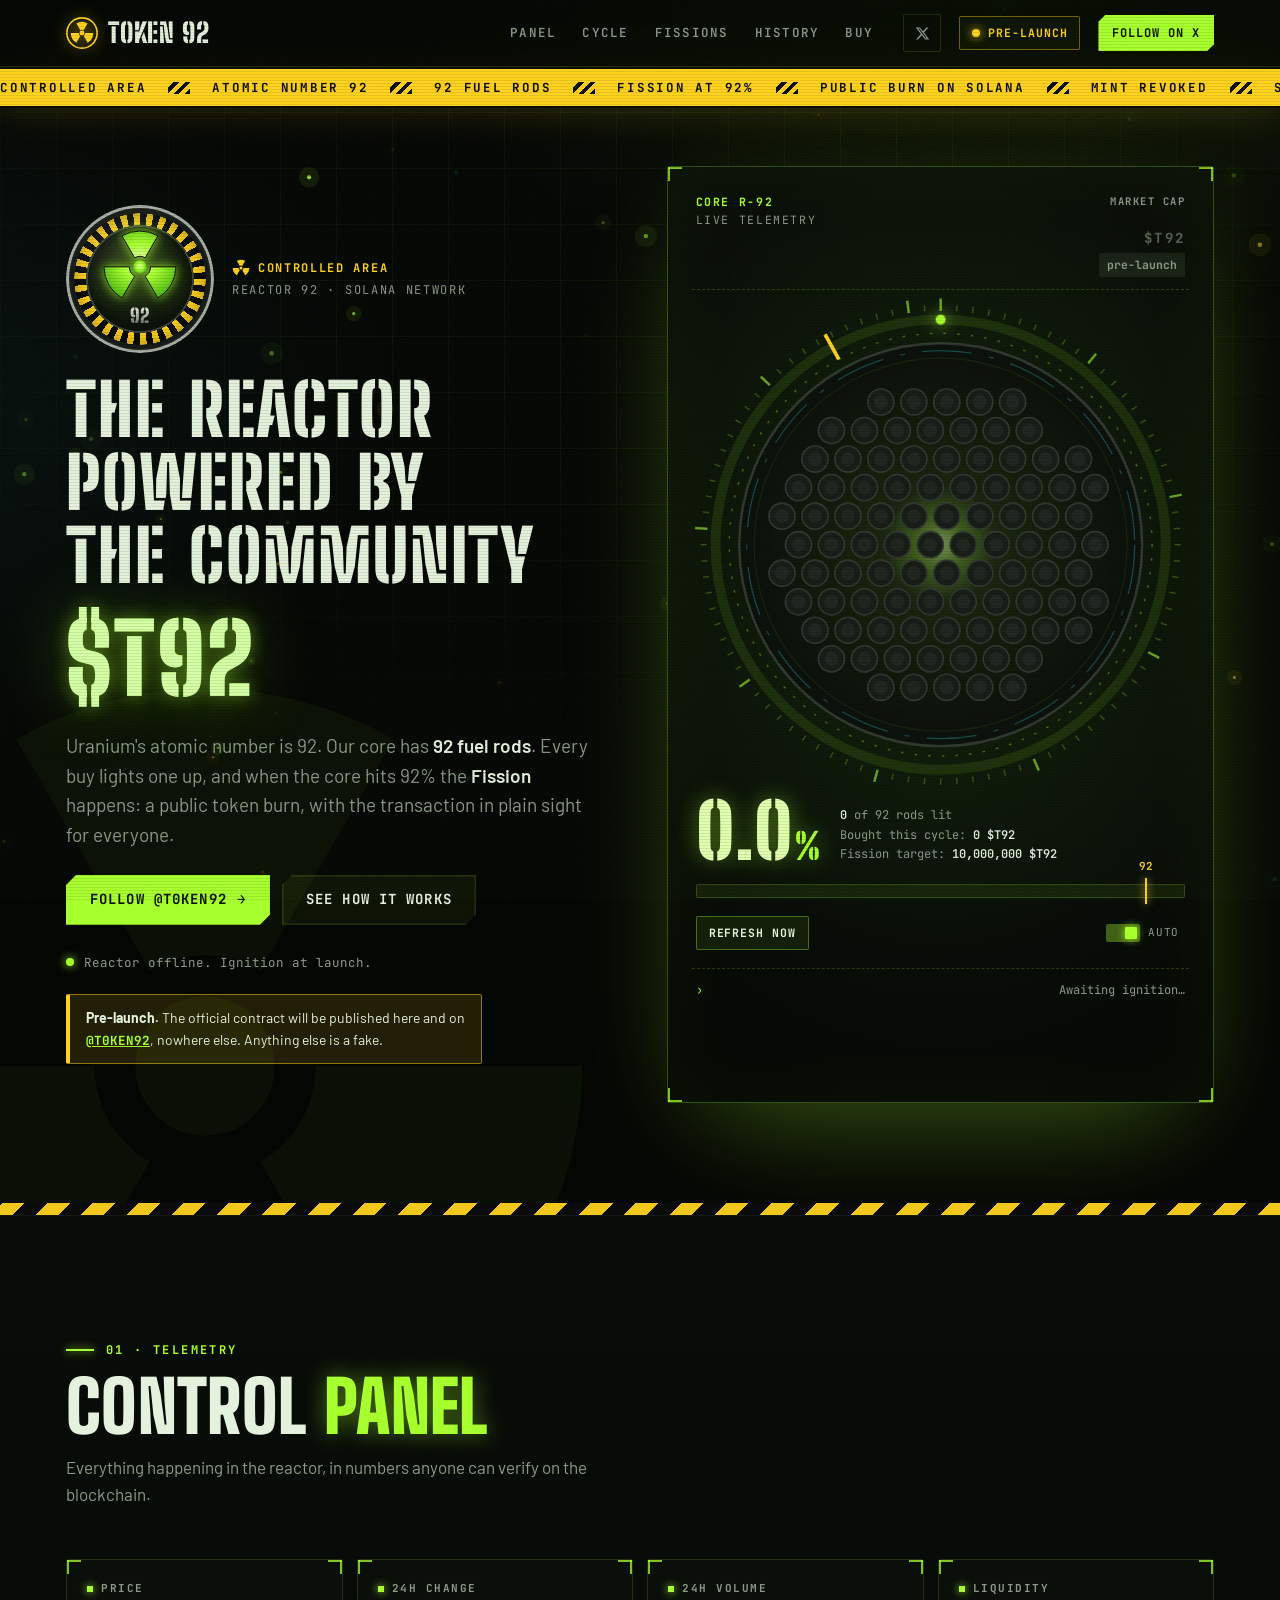
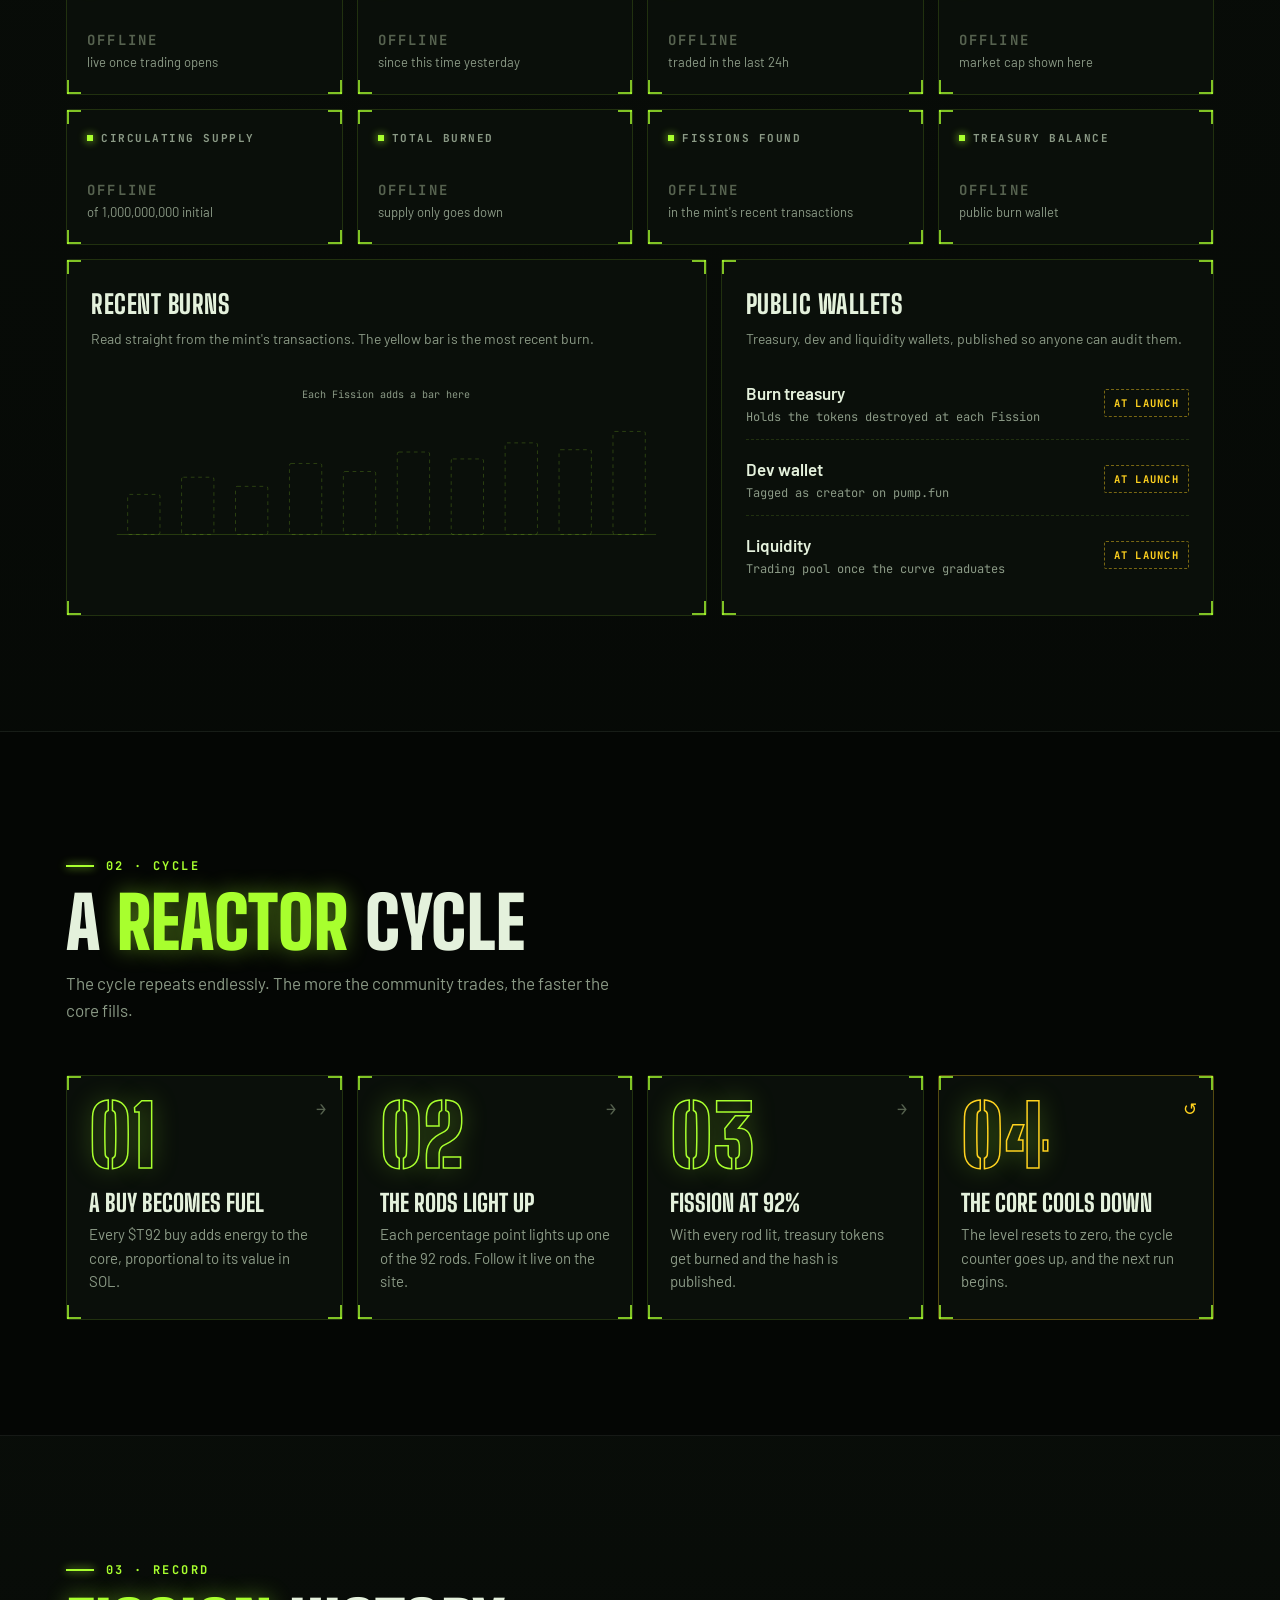
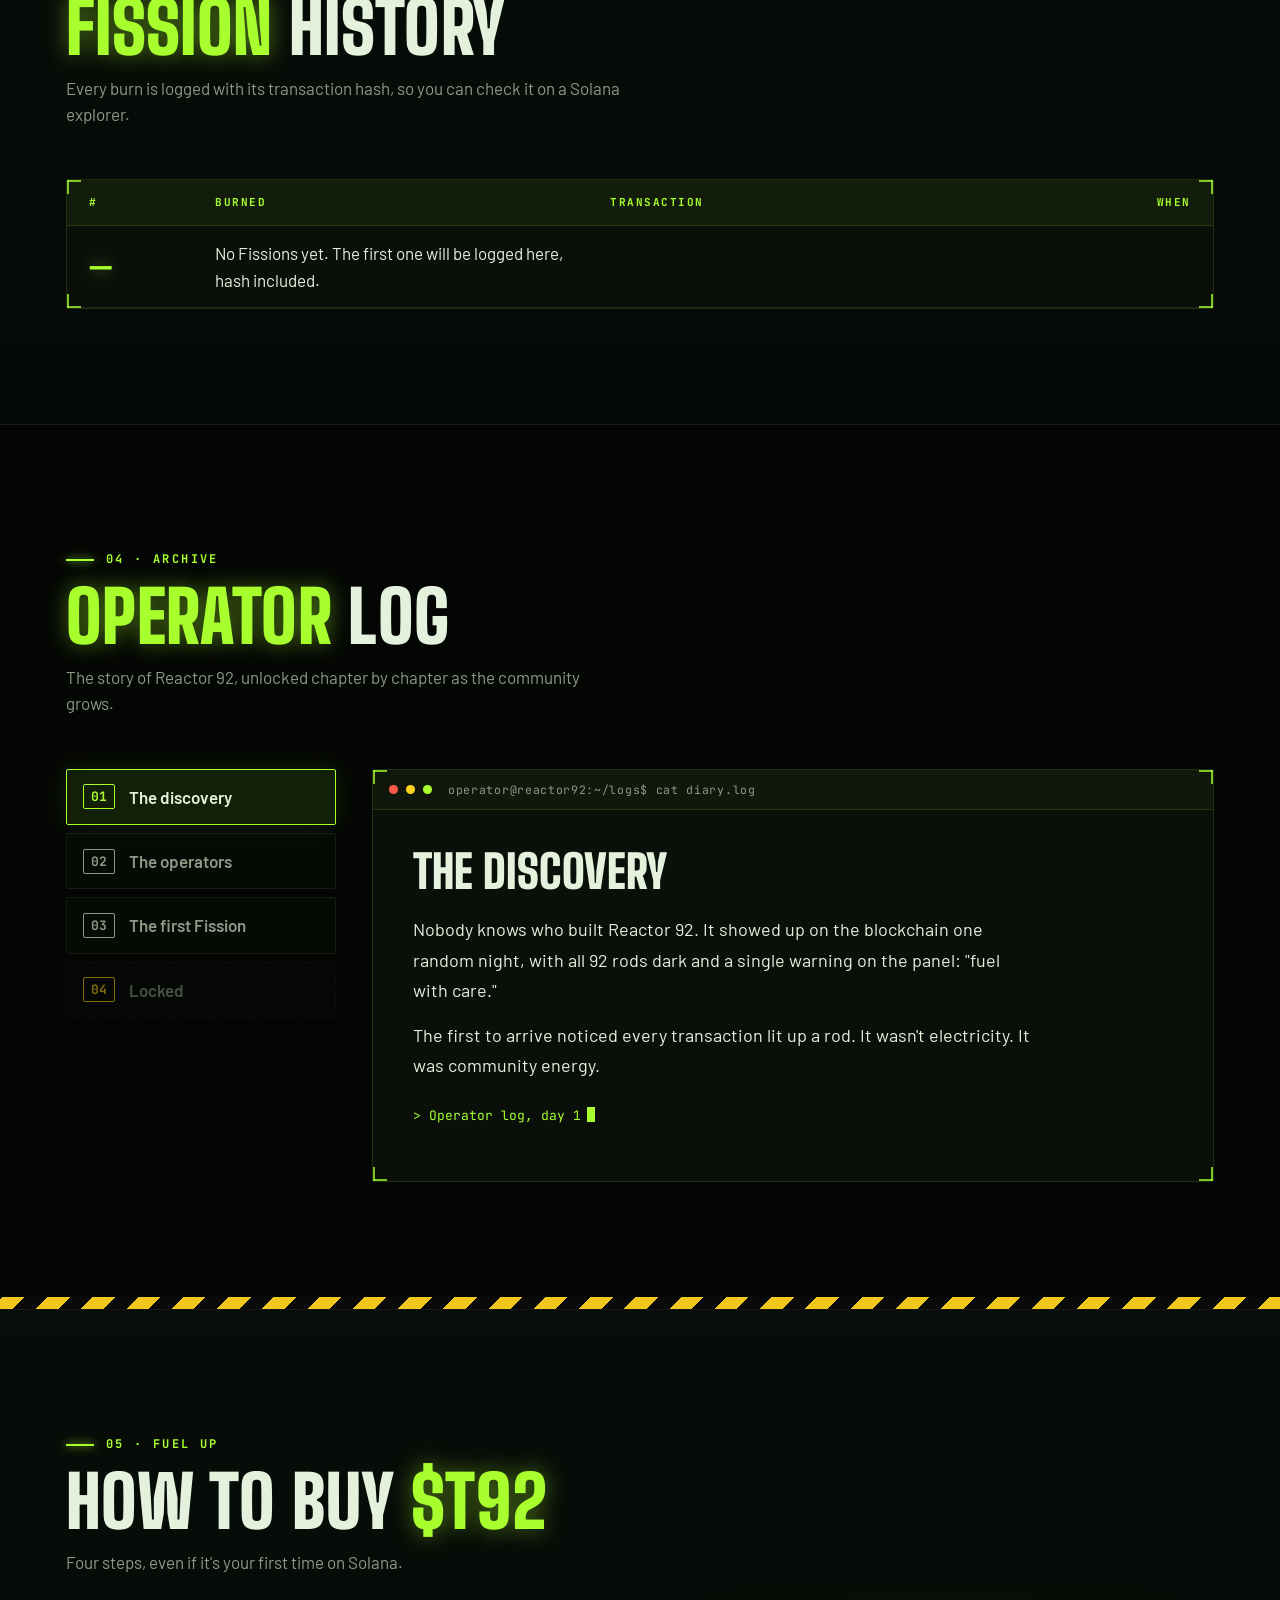
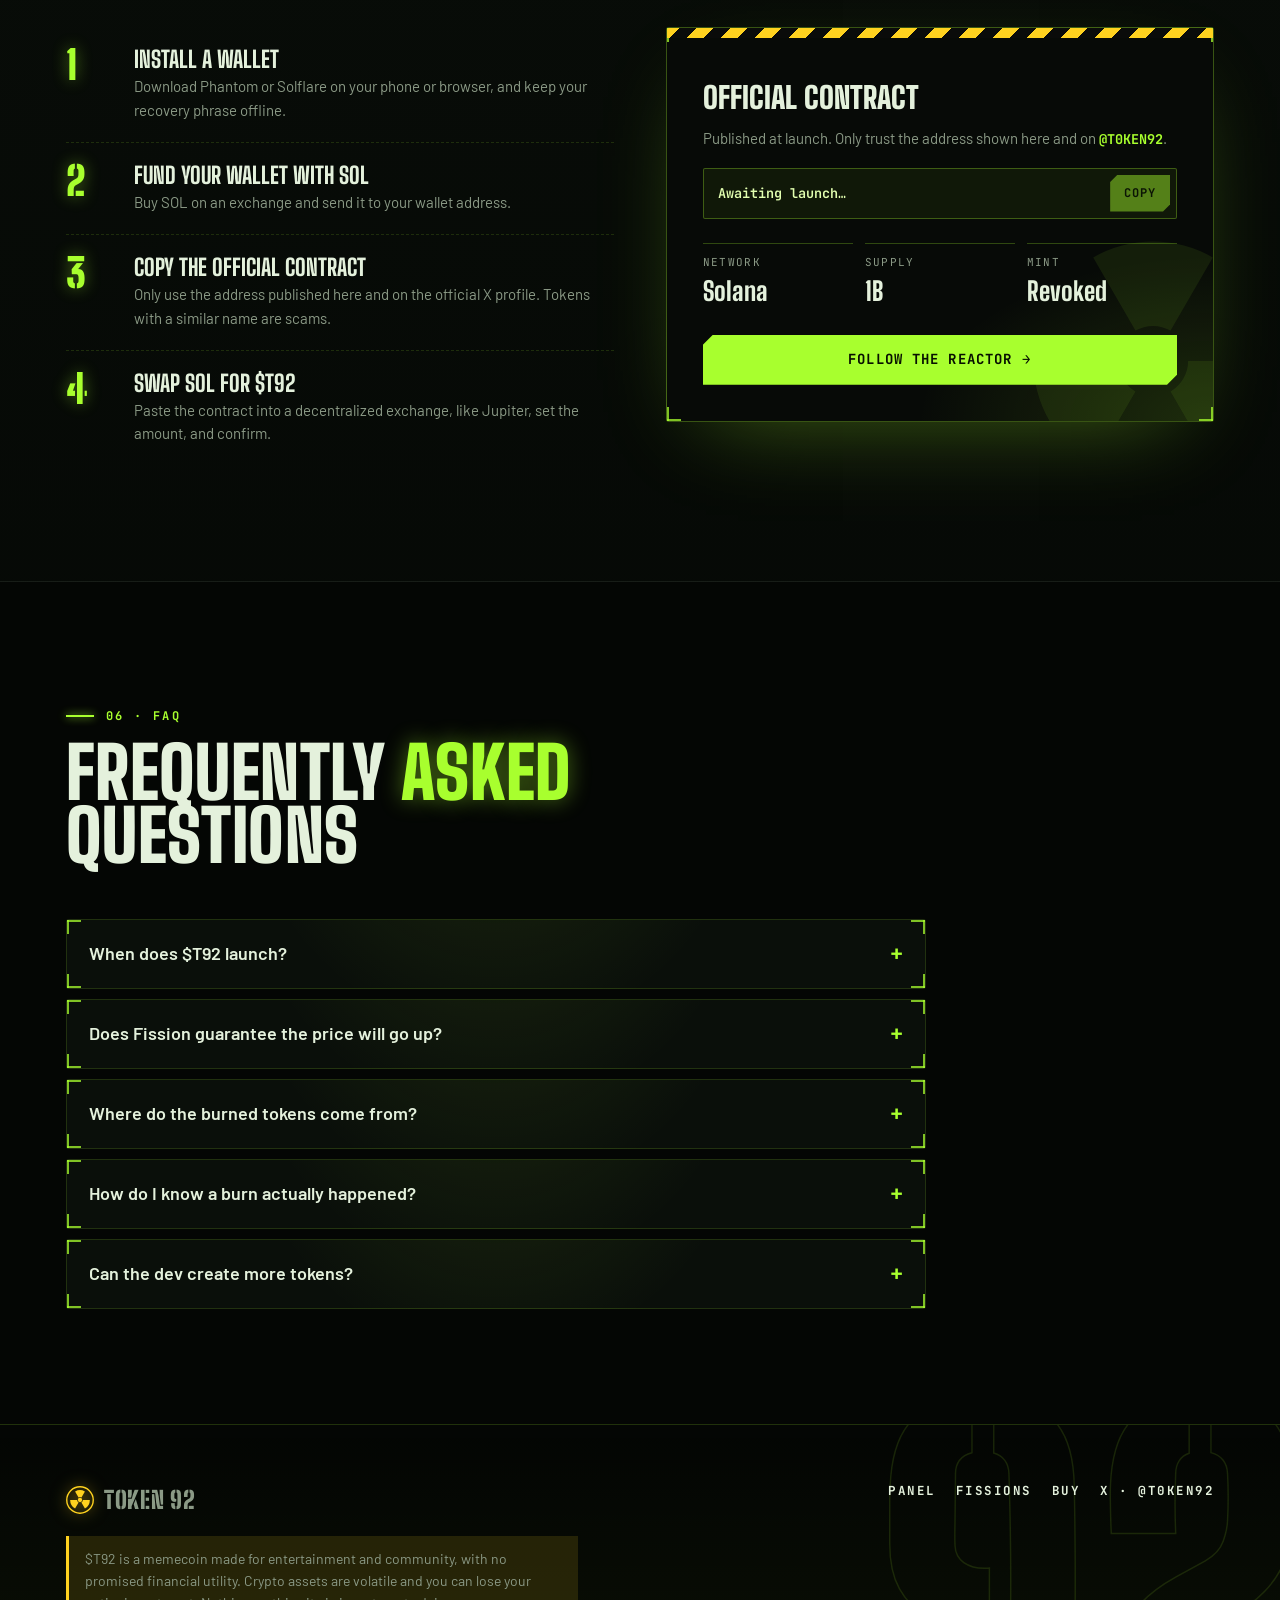
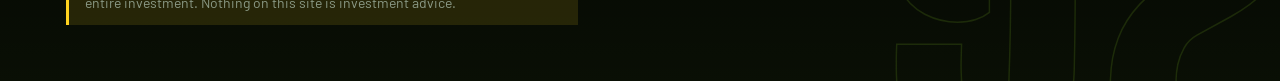
==== index.html @ 73ab63f9 "Show market cap on the core ticker; add an opt-in demo mode - The core panel's big ticker now shows " ====
<!DOCTYPE html>
<html lang="en">
<head>
<meta charset="UTF-8">
<meta name="viewport" content="width=device-width, initial-scale=1, viewport-fit=cover">
<title>TOKEN 92 · Reactor 92</title>
<meta name="description" content="TOKEN 92 ($T92): the Solana memecoin built around a reactor. At 92%, Fission happens.">
<meta name="theme-color" content="#040604">
<link rel="canonical" href="https://token92.vercel.app/">
<link rel="icon" type="image/png" sizes="32x32" href="img/favicon-32.png">
<link rel="icon" type="image/png" sizes="64x64" href="img/favicon-64.png">
<link rel="apple-touch-icon" href="img/apple-touch-icon.png">
<meta property="og:type" content="website">
<meta property="og:site_name" content="TOKEN 92">
<meta property="og:url" content="https://token92.vercel.app/">
<meta property="og:title" content="TOKEN 92 · Reactor 92">
<meta property="og:description" content="The reactor powered by the community. 92 fuel rods, Fission at 92%, public on-chain burn. $T92 on Solana.">
<meta property="og:image" content="https://token92.vercel.app/img/og.jpg">
<meta property="og:image:width" content="1200">
<meta property="og:image:height" content="630">
<meta property="og:image:alt" content="TOKEN 92 coin with a glowing radioactive symbol">
<meta name="twitter:card" content="summary_large_image">
<meta name="twitter:site" content="@T0KEN92">
<meta name="twitter:title" content="TOKEN 92 · Reactor 92">
<meta name="twitter:description" content="The reactor powered by the community. 92 fuel rods, Fission at 92%, public on-chain burn. $T92 on Solana.">
<meta name="twitter:image" content="https://token92.vercel.app/img/og.jpg">
<link rel="preconnect" href="https://fonts.googleapis.com">
<link rel="preconnect" href="https://fonts.gstatic.com" crossorigin>
<link href="https://fonts.googleapis.com/css2?family=Big+Shoulders+Display:wght@700;800;900&family=Big+Shoulders+Stencil+Display:wght@800;900&family=Barlow:wght@400;500;600;700&family=JetBrains+Mono:wght@400;600;700&display=swap" rel="stylesheet">
<link rel="stylesheet" href="css/style.css">
</head>
<body>
<div class="demo-banner" id="demoBanner" hidden>☢ Demo data — not live. Nothing here is real. <a href="/" style="color:inherit">Exit demo</a></div>
<canvas id="fx" aria-hidden="true"></canvas>
<svg width="0" height="0" style="position:absolute" aria-hidden="true"><defs>
  <symbol id="trefoil" viewBox="-10 -10 20 20"><circle r="1.7" fill="currentColor"/><path fill="currentColor" d="M-1.350 -2.338L-4.600 -7.967A9.2 9.2 0 0 1 4.600 -7.967L1.350 -2.338A2.7 2.7 0 0 0 -1.350 -2.338ZM2.700 0.000L9.200 0.000A9.2 9.2 0 0 1 4.600 7.967L1.350 2.338A2.7 2.7 0 0 0 2.700 0.000ZM-1.350 2.338L-4.600 7.967A9.2 9.2 0 0 1 -9.200 0.000L-2.700 0.000A2.7 2.7 0 0 0 -1.350 2.338Z"/></symbol>
  <symbol id="trefoilBadge" viewBox="-11 -11 22 22"><circle r="10.4" fill="none" stroke="currentColor" stroke-width="1.1"/><circle r="1.7" fill="currentColor"/><path fill="currentColor" transform="scale(.84)" d="M-1.350 -2.338L-4.600 -7.967A9.2 9.2 0 0 1 4.600 -7.967L1.350 -2.338A2.7 2.7 0 0 0 -1.350 -2.338ZM2.700 0.000L9.200 0.000A9.2 9.2 0 0 1 4.600 7.967L1.350 2.338A2.7 2.7 0 0 0 2.700 0.000ZM-1.350 2.338L-4.600 7.967A9.2 9.2 0 0 1 -9.200 0.000L-2.700 0.000A2.7 2.7 0 0 0 -1.350 2.338Z"/></symbol>
</defs></svg>

<header class="top">
  <div class="wrap">
    <a href="#reator" class="brand" aria-label="TOKEN 92, home">
      <svg aria-hidden="true"><use href="#trefoilBadge"/></svg>
      TOKEN 92
    </a>
    <nav class="nav" id="nav" aria-label="Main">
      <a href="#painel">Panel</a>
      <a href="#como-funciona">Cycle</a>
      <a href="#fissoes">Fissions</a>
      <a href="#historia">History</a>
      <a href="#comprar">Buy</a>
    </nav>
    <a class="social" href="https://x.com/T0KEN92" target="_blank" rel="noopener" aria-label="TOKEN 92 on X (@T0KEN92)"><svg viewBox="0 0 24 24" aria-hidden="true"><path d="M18.244 2.25h3.308l-7.227 8.26 8.502 11.24H16.17l-5.214-6.817L4.99 21.75H1.68l7.73-8.835L1.254 2.25H8.08l4.713 6.231zm-1.161 17.52h1.833L7.084 4.126H5.117z"/></svg></a>
    <div class="status" id="status" data-s="stable" role="status" aria-live="polite"><i></i><span>Core stable</span></div>
    <a href="#comprar" class="btn btn-main btn-sm" id="topCta">Buy $T92</a>
    <button class="menu-btn" id="menuBtn" aria-label="Open menu" aria-expanded="false" aria-controls="nav"><span></span></button>
  </div>
</header>

<div class="band" aria-hidden="true">
  <div class="band-track">
    <span>Controlled area</span><span>Atomic number 92</span><span>92 fuel rods</span><span>Fission at 92%</span><span>Public burn on Solana</span><span>Mint revoked</span><span>Supply only goes down</span>
    <span>Controlled area</span><span>Atomic number 92</span><span>92 fuel rods</span><span>Fission at 92%</span><span>Public burn on Solana</span><span>Mint revoked</span><span>Supply only goes down</span>
  </div>
</div>

<main>
<!-- HERO -->
<section class="hero" id="reator">
  <svg class="mark-bg" aria-hidden="true"><use href="#trefoil"/></svg>
  <div class="wrap">
    <div class="hero-copy">
      <div class="err" id="errBox" hidden></div>
      <div class="hero-tags">
        <!-- some doors only open when you spin them -->
        <button class="coin" id="coin" type="button" aria-label="TOKEN 92 coin. Flip it." aria-describedby="coinLive">
          <span class="coin-tilt" id="coinTilt">
            <span class="coin-inner" id="coinInner">
              <span class="coin-face coin-front" aria-hidden="true">
                <svg class="coin-sym" viewBox="-11 -11 22 22">
                  <defs>
                    <radialGradient id="coinGlow" cx="50%" cy="45%" r="60%">
                      <stop offset="0%" stop-color="#E8FFB8"/>
                      <stop offset="45%" stop-color="#A8FF2E"/>
                      <stop offset="100%" stop-color="#4FB812"/>
                    </radialGradient>
                  </defs>
                  <circle r="1.7" fill="url(#coinGlow)"/>
                  <path fill="url(#coinGlow)" stroke="#0A0F09" stroke-width=".25" d="M-1.350 -2.338L-4.600 -7.967A9.2 9.2 0 0 1 4.600 -7.967L1.350 -2.338A2.7 2.7 0 0 0 -1.350 -2.338ZM2.700 0.000L9.200 0.000A9.2 9.2 0 0 1 4.600 7.967L1.350 2.338A2.7 2.7 0 0 0 2.700 0.000ZM-1.350 2.338L-4.600 7.967A9.2 9.2 0 0 1 -9.200 0.000L-2.700 0.000A2.7 2.700 0 0 0 -1.350 2.338Z"/>
                </svg>
                <span class="coin-num">92</span>
              </span>
              <span class="coin-face coin-back" aria-hidden="true">
                <span class="coin-engrave">
                  <svg aria-hidden="true"><use href="#trefoil"/></svg>
                  <span class="coin-msg" id="coinMsg"></span>
                </span>
              </span>
            </span>
          </span>
        </button>
        <span class="sr-only" id="coinLive" aria-live="polite"></span>
        <div class="emblem"><strong><svg aria-hidden="true"><use href="#trefoil"/></svg>Controlled area</strong>Reactor 92 · Solana network</div>
      </div>
      <h1>The reactor powered by the community <span class="num" data-text="$T92">$T92</span></h1>
      <p class="lede">Uranium's atomic number is 92. Our core has <b>92 fuel rods</b>. Every buy lights one up, and when the core hits 92% the <b>Fission</b> happens: a public token burn, with the transaction in plain sight for everyone.</p>
      <div class="cta">
        <a href="#comprar" class="btn btn-main" id="heroCta">Buy $T92 <span class="arr">→</span></a>
        <a href="#como-funciona" class="btn btn-ghost">See how it works</a>
      </div>
      <p class="demo-note"><span id="heroNote">Connecting to the blockchain…</span></p>
      <div class="setup" id="setupBox" hidden><b>Pre-launch.</b> The official contract will be published here and on <a class="handle" href="https://x.com/T0KEN92" target="_blank" rel="noopener">@T0KEN92</a>, nowhere else. Anything else is a fake.</div>
    </div>

    <div class="core-wrap">
      <div class="core-panel" id="corePanel">
        <div class="core-head">
          <div class="core-id"><b>Core R-92</b>Live telemetry</div>
          <div class="price-ticker" id="priceTicker" data-dir="flat">
            <span class="price-label">Market cap</span>
            <span class="price-usd" id="priceUsd"><span class="ph">$T92</span></span>
            <span class="price-chg" id="priceChg">waiting for price…</span>
          </div>
        </div>

        <svg class="core-svg" id="core" viewBox="-200 -200 400 400" role="img" aria-label="Reactor core with 92 fuel rods">
          <defs>
            <radialGradient id="gGlow" cx="50%" cy="50%" r="50%">
              <stop offset="0%" stop-color="#E2FFB0" stop-opacity=".9"/>
              <stop offset="45%" stop-color="#A8FF2E" stop-opacity=".45"/>
              <stop offset="100%" stop-color="#A8FF2E" stop-opacity="0"/>
            </radialGradient>
            <filter id="blur" x="-50%" y="-50%" width="200%" height="200%"><feGaussianBlur stdDeviation="14"/></filter>
          </defs>
          <g id="ticks"></g>
          <circle r="181" fill="none" stroke="rgba(168,255,46,.1)" stroke-width="8"/>
          <circle id="arc" r="181" fill="none" stroke="#A8FF2E" stroke-width="8" stroke-linecap="round" transform="rotate(-90)" stroke-dasharray="0 2000"/>
          <line id="arcMark" x1="0" y1="-170" x2="0" y2="-193" stroke="#FFD21F" stroke-width="3" transform="rotate(331.2)"/>
          <circle class="spin-ring" r="170" fill="none" stroke="rgba(168,255,46,.35)" stroke-width="1.2" stroke-dasharray="2 9"/>
          <circle r="162" fill="#0A0F0A" stroke="#2F382F" stroke-width="2"/>
          <circle class="spin-ring rev" r="156" fill="none" stroke="rgba(61,242,255,.25)" stroke-width="1" stroke-dasharray="40 14 4 14"/>
          <circle r="150" fill="none" stroke="rgba(168,255,46,.08)" stroke-width="1"/>
          <circle id="glow" r="150" fill="url(#gGlow)" filter="url(#blur)" opacity=".15"/>
          <circle class="core-pulse" r="46" fill="url(#gGlow)" opacity=".5"/>
          <g id="rods"></g>
          <circle class="wave" r="150"/>
          <circle class="wave" r="150"/>
          <circle class="wave" r="150"/>
        </svg>

        <div class="readout">
          <div class="lvl" aria-live="off"><span id="lvl">0.0</span><small>%</small></div>
          <div class="meta"><b id="rodCount">0</b> of 92 rods lit<br>Bought this cycle: <b id="treasuryInline">—</b><br>Fission target: <b id="targetInline">—</b></div>
          <div class="bar" aria-hidden="true"><div class="fill" id="barFill"></div><div class="mark"></div></div>
        </div>

        <div class="core-ctrl">
          <button class="chip" id="refreshBtn">Refresh now</button>
          <span class="lbl" id="lastUpdate"></span>
          <button class="toggle" id="autoBtn" aria-pressed="true"><span></span>Auto</button>
        </div>

        <ul class="feed" id="feed" aria-label="Recent activity on the mint"></ul>
      </div>
    </div>
  </div>
</section>

<div class="stripe" aria-hidden="true"></div>
<!-- PANEL -->
<section class="alt" id="painel">
  <div class="wrap">
    <div class="sec-head rv">
      <span class="kicker">01 · Telemetry</span>
      <h2>Control <em>panel</em></h2>
      <p>Everything happening in the reactor, in numbers anyone can verify on the blockchain.</p>
    </div>
    <div class="gauges rv" id="priceGauges">
      <div class="gauge hud"><div class="k">Price</div><div class="v" id="pPrice"><span class="ph">offline</span></div><div class="s" id="pPriceSub">live once trading opens</div></div>
      <div class="gauge hud"><div class="k">24h change</div><div class="v" id="pChg"><span class="ph">offline</span></div><div class="s">since this time yesterday</div></div>
      <div class="gauge hud"><div class="k">24h volume</div><div class="v" id="pVol"><span class="ph">offline</span></div><div class="s">traded in the last 24h</div></div>
      <div class="gauge hud"><div class="k">Liquidity</div><div class="v" id="pLiq"><span class="ph">offline</span></div><div class="s" id="pMcap">market cap shown here</div></div>
    </div>
    <div class="gauges rv">
      <div class="gauge hud"><div class="k">Circulating supply</div><div class="v" id="gSupply"><span class="ph">offline</span></div><div class="s" id="gSupplySub">of 1,000,000,000 initial</div></div>
      <div class="gauge hud"><div class="k">Total burned</div><div class="v" id="gBurn"><span class="ph">offline</span></div><div class="s" id="gBurnPct">supply only goes down</div></div>
      <div class="gauge hud"><div class="k">Fissions found</div><div class="v" id="gFis"><span class="ph">offline</span></div><div class="s">in the mint's recent transactions</div></div>
      <div class="gauge hud"><div class="k">Treasury balance</div><div class="v" id="gBuys"><span class="ph">offline</span></div><div class="s" id="gSol">public burn wallet</div></div>
    </div>
    <div class="panel-grid rv">
      <div class="box hud">
        <h3>Recent burns</h3>
        <p class="sub">Read straight from the mint's transactions. The yellow bar is the most recent burn.</p>
        <div class="chart-wrap"><svg class="chart" id="chart" role="img" aria-label="Burn chart by cycle"></svg></div>
      </div>
      <div class="box hud">
        <h3>Public wallets</h3>
        <p class="sub">Treasury, dev and liquidity wallets, published so anyone can audit them.</p>
        <ul class="wallets" id="walletsList"></ul>
      </div>
    </div>
  </div>
</section>

<!-- HOW IT WORKS -->
<section id="como-funciona">
  <div class="wrap">
    <div class="sec-head rv">
      <span class="kicker">02 · Cycle</span>
      <h2>A <em>reactor</em> cycle</h2>
      <p>The cycle repeats endlessly. The more the community trades, the faster the core fills.</p>
    </div>
    <ol class="steps rv">
      <li class="hud"><div class="dot">01</div><h3>A buy becomes fuel</h3><p>Every $T92 buy adds energy to the core, proportional to its value in SOL.</p></li>
      <li class="hud"><div class="dot">02</div><h3>The rods light up</h3><p>Each percentage point lights up one of the 92 rods. Follow it live on the site.</p></li>
      <li class="hud"><div class="dot">03</div><h3>Fission at 92%</h3><p>With every rod lit, treasury tokens get burned and the hash is published.</p></li>
      <li class="hud"><div class="dot">04</div><h3>The core cools down</h3><p>The level resets to zero, the cycle counter goes up, and the next run begins.</p></li>
    </ol>
  </div>
</section>

<!-- FISSIONS -->
<section class="alt" id="fissoes">
  <div class="wrap">
    <div class="sec-head rv">
      <span class="kicker">03 · Record</span>
      <h2><em>Fission</em> history</h2>
      <p>Every burn is logged with its transaction hash, so you can check it on a Solana explorer.</p>
    </div>
    <div class="hist hud rv" id="hist">
      <div class="hist-row head"><span>#</span><span>Burned</span><span>Transaction</span><span style="text-align:right">When</span></div>
      <div id="histBody"></div>
      <div class="hist-more"><button class="btn btn-ghost btn-sm" id="moreBtn">Show all</button></div>
    </div>
  </div>
</section>

<!-- HISTORY -->
<section id="historia">
  <div class="wrap">
    <div class="sec-head rv">
      <span class="kicker">04 · Archive</span>
      <h2><em>Operator</em> log</h2>
      <p>The story of Reactor 92, unlocked chapter by chapter as the community grows.</p>
    </div>
    <div class="lore rv">
      <div class="tabs" role="tablist" aria-label="Chapters">
        <button class="tab" role="tab" aria-selected="true" aria-controls="ch1" id="t1"><b>01</b><span>The discovery</span></button>
        <button class="tab" role="tab" aria-selected="false" aria-controls="ch2" id="t2" tabindex="-1"><b>02</b><span>The operators</span></button>
        <button class="tab" role="tab" aria-selected="false" aria-controls="ch3" id="t3" tabindex="-1"><b>03</b><span>The first Fission</span></button>
        <button class="tab locked" role="tab" aria-selected="false" aria-controls="ch4" id="t4" tabindex="-1"><b>04</b><span>Locked</span></button>
      </div>
      <div class="term hud">
        <div class="term-bar" aria-hidden="true"><i></i><i></i><i></i><span>operator@reactor92:~/logs$ cat diary.log</span></div>
        <article class="chapter" role="tabpanel" id="ch1" aria-labelledby="t1">
          <h3>The discovery</h3>
          <p>Nobody knows who built Reactor 92. It showed up on the blockchain one random night, with all 92 rods dark and a single warning on the panel: "fuel with care."</p>
          <p>The first to arrive noticed every transaction lit up a rod. It wasn't electricity. It was community energy.</p>
          <p class="sig">Operator log, day 1</p>
        </article>
        <article class="chapter" role="tabpanel" id="ch2" aria-labelledby="t2" hidden>
          <h3>The operators</h3>
          <p>Whoever holds $T92 becomes an operator. There's no shift lead, just a shared panel and one rule: the core can never stay cold for too long.</p>
          <p>The operators learned to read the reactor. Below 60%, calm. Above 85%, everyone watches the counter.</p>
          <p class="sig">Operator log, day 9</p>
        </article>
        <article class="chapter" role="tabpanel" id="ch3" aria-labelledby="t3" hidden>
          <h3>The first Fission</h3>
          <p>When rod 92 lit up, the panel went white for a second. Part of the supply simply stopped existing, burned forever, with the receipt public on the blockchain.</p>
          <p>Nobody celebrated a profit. They celebrated the event. Then they reset the core to do it again.</p>
          <p class="sig">Operator log, day 14</p>
        </article>
        <article class="chapter" role="tabpanel" id="ch4" aria-labelledby="t4" hidden>
          <div id="ch4Locked">
            <h3>Locked chapter</h3>
            <p>This log unlocks after the 25th Fission. Keep fueling the core.</p>
            <p class="sig" id="unlockInfo">Fissions still needed to unlock.</p>
          </div>
          <div id="ch4Unlocked" hidden>
            <figure class="operator-portrait">
              <img src="img/trey.jpg" srcset="img/trey.jpg 520w, img/trey@2x.jpg 900w" sizes="(max-width:520px) 120px, 132px" width="520" height="520" alt="Operator 0: a small reactor-core robot with a glowing radioactive-symbol visor">
              <figcaption>Operator 0</figcaption>
            </figure>
            <h3>The name on the panel</h3>
            <p>On the 25th Fission, the panel didn't go white like it always does. This time, for a moment, a line of text appeared in the noise: a signature, never seen before, from whoever coded the core.</p>
            <p>Nobody managed to screenshot it in time. Some operators swear it was just a wallet address. Others say it was a date. The official record says nothing — it only confirms the burn happened, with the usual hash.</p>
            <p>From that day on, Reactor 92 stopped being just a mechanism. It became a mystery the community itself chose to keep open.</p>
            <p class="sig">Operator log, day 25</p>
          </div>
        </article>
      </div>
    </div>
  </div>
</section>

<div class="stripe" aria-hidden="true"></div>
<!-- BUY -->
<section class="alt" id="comprar">
  <div class="wrap">
    <div class="sec-head rv">
      <span class="kicker">05 · Fuel up</span>
      <h2>How to buy <em>$T92</em></h2>
      <p>Four steps, even if it's your first time on Solana.</p>
    </div>
    <div class="buy">
      <ol class="buy-steps rv">
        <li><span class="n">1</span><div><h3>Install a wallet</h3><p>Download Phantom or Solflare on your phone or browser, and keep your recovery phrase offline.</p></div></li>
        <li><span class="n">2</span><div><h3>Fund your wallet with SOL</h3><p>Buy SOL on an exchange and send it to your wallet address.</p></div></li>
        <li><span class="n">3</span><div><h3>Copy the official contract</h3><p>Only use the address published here and on the official X profile. Tokens with a similar name are scams.</p></div></li>
        <li><span class="n">4</span><div><h3>Swap SOL for $T92</h3><p>Paste the contract into a decentralized exchange, like Jupiter, set the amount, and confirm.</p></div></li>
      </ol>
      <div class="ca rv">
        <svg class="ca-mark" aria-hidden="true"><use href="#trefoil"/></svg>
        <h3>Official contract</h3>
        <p id="caNote">Published at launch. Only trust the address shown here and on <span class="handle">@T0KEN92</span>.</p>
        <div class="ca-field"><code id="caText">Awaiting launch…</code><button class="btn btn-main btn-sm" id="caCopy" data-copy-el="caText" disabled>Copy</button></div>
        <div class="ca-links" id="caLinks" hidden>
          <a id="lnkDex" target="_blank" rel="noopener">Dexscreener</a>
          <a id="lnkScan" target="_blank" rel="noopener">Solscan</a>
          <a id="lnkPump" target="_blank" rel="noopener">pump.fun</a>
        </div>
        <div class="facts">
          <div><span>Network</span><b>Solana</b></div>
          <div><span>Supply</span><b>1B</b></div>
          <div><span>Mint</span><b>Revoked</b></div>
        </div>
        <a class="btn btn-main" href="#reator">Follow the reactor <span class="arr">→</span></a>
      </div>
    </div>
  </div>
</section>

<!-- FAQ -->
<section id="faq">
  <div class="wrap">
    <div class="sec-head rv"><span class="kicker">06 · FAQ</span><h2>Frequently <em>asked</em> questions</h2></div>
    <div class="faq rv">
      <details class="hud"><summary>When does $T92 launch?</summary><p>The launch is announced first on <a class="handle" href="https://x.com/T0KEN92" target="_blank" rel="noopener">@T0KEN92</a>. The contract address appears on this site at the same moment, and this panel switches from pre-launch to live data on its own.</p></details>
      <details class="hud"><summary>Does Fission guarantee the price will go up?</summary><p>No. Fission reduces the circulating supply, but price depends purely on market supply and demand. $T92 is a memecoin and promises no returns.</p></details>
      <details class="hud"><summary>Where do the burned tokens come from?</summary><p>From a public treasury wallet, set aside at launch solely for burns. Anyone can check its balance.</p></details>
      <details class="hud"><summary>How do I know a burn actually happened?</summary><p>Every Fission publishes its transaction hash. Just paste the hash into Solscan or Solana Explorer and watch the tokens go to the burn address.</p></details>
      <details class="hud"><summary>Can the dev create more tokens?</summary><p>No. Mint authority is revoked at launch, so supply can only go down.</p></details>
    </div>
  </div>
</section>
</main>

<footer>
  <div class="big" aria-hidden="true">92</div>
  <div class="wrap">
    <div>
      <a href="#reator" class="brand" style="font-size:24px"><svg aria-hidden="true" style="width:28px;height:28px"><use href="#trefoilBadge"/></svg>TOKEN 92</a>
      <p class="warn">$T92 is a memecoin made for entertainment and community, with no promised financial utility. Crypto assets are volatile and you can lose your entire investment. Nothing on this site is investment advice.</p>
    </div>
    <nav aria-label="Footer">
      <a href="#painel">Panel</a>
      <a href="#fissoes">Fissions</a>
      <a href="#comprar">Buy</a>
      <a href="https://x.com/T0KEN92" target="_blank" rel="noopener">X · @T0KEN92</a>
    </nav>
  </div>
</footer>

<div class="flash" id="flash" aria-hidden="true"></div>
<div class="toast" id="toast" role="status" aria-live="polite"></div>

<script src="js/app.js" defer></script>
</body>
</html>
---- css/style.css ----
:root{
  color-scheme:dark;
  --bg:#040604; --bg-2:#070B07; --panel:#0A0F0A; --panel-2:#0F160F;
  --ink:#E4F1DC; --muted:#8B9A86; --dim:#56624F;
  --rad:#A8FF2E; --rad-hi:#E2FFB0; --rad-soft:rgba(168,255,46,.10); --rad-glow:rgba(168,255,46,.45);
  --cyan:#3DF2FF; --hazard:#FFD21F; --hazard-soft:rgba(255,210,31,.12); --danger:#FF5A47;
  --line:rgba(168,255,46,.14); --line-2:rgba(228,241,220,.07);
  --bc:rgba(168,255,46,.75);
  --brk:
    linear-gradient(var(--bc),var(--bc)) 0 0/14px 2px no-repeat,
    linear-gradient(var(--bc),var(--bc)) 0 0/2px 14px no-repeat,
    linear-gradient(var(--bc),var(--bc)) 100% 0/14px 2px no-repeat,
    linear-gradient(var(--bc),var(--bc)) 100% 0/2px 14px no-repeat,
    linear-gradient(var(--bc),var(--bc)) 0 100%/14px 2px no-repeat,
    linear-gradient(var(--bc),var(--bc)) 0 100%/2px 14px no-repeat,
    linear-gradient(var(--bc),var(--bc)) 100% 100%/14px 2px no-repeat,
    linear-gradient(var(--bc),var(--bc)) 100% 100%/2px 14px no-repeat;
  --display:'Big Shoulders Display','Arial Narrow',Impact,sans-serif;
  --stencil:'Big Shoulders Stencil Display','Big Shoulders Display','Arial Narrow',Impact,sans-serif;
  --mono:'JetBrains Mono',ui-monospace,Consolas,monospace;
  --body:'Barlow','Segoe UI',system-ui,-apple-system,sans-serif;
}
*,*::before,*::after{box-sizing:border-box}
html{scroll-behavior:smooth;scroll-padding-top:calc(env(safe-area-inset-top,0px) + 84px)}
body{margin:0;background:var(--bg);color:var(--ink);font-family:var(--body);font-size:17px;line-height:1.55;-webkit-font-smoothing:antialiased;overflow-x:hidden;
  background-image:radial-gradient(1100px 700px at 80% -10%,rgba(168,255,46,.11),transparent 60%),radial-gradient(900px 600px at -10% 45%,rgba(61,242,255,.05),transparent 60%);background-attachment:fixed}
/* grid + scanlines + grain */
body::before{content:"";position:fixed;inset:0;pointer-events:none;z-index:0;
  background-image:linear-gradient(rgba(168,255,46,.045) 1px,transparent 1px),linear-gradient(90deg,rgba(168,255,46,.045) 1px,transparent 1px);background-size:56px 56px;
  -webkit-mask-image:radial-gradient(ellipse 90% 70% at 50% 30%,#000 30%,transparent 85%);mask-image:radial-gradient(ellipse 90% 70% at 50% 30%,#000 30%,transparent 85%)}
body::after{content:"";position:fixed;inset:0;pointer-events:none;z-index:90;opacity:.5;
  background:repeating-linear-gradient(0deg,rgba(0,0,0,.18) 0 1px,transparent 1px 3px),url("data:image/svg+xml,%3Csvg xmlns='http://www.w3.org/2000/svg' width='160' height='160'%3E%3Cfilter id='n'%3E%3CfeTurbulence type='fractalNoise' baseFrequency='.9' numOctaves='2' stitchTiles='stitch'/%3E%3CfeColorMatrix values='0 0 0 0 .7 0 0 0 0 1 0 0 0 0 .5 0 0 0 .06 0'/%3E%3C/filter%3E%3Crect width='100%25' height='100%25' filter='url(%23n)'/%3E%3C/svg%3E")}
#fx{position:fixed;inset:0;width:100%;height:100%;pointer-events:none;z-index:0}
main,footer{position:relative;z-index:1}
img,svg{max-width:100%}
a{color:inherit}
button{font:inherit;color:inherit;cursor:pointer}
::selection{background:var(--rad);color:#071000}
:focus-visible{outline:2px solid var(--rad);outline-offset:3px;border-radius:2px}
.wrap{max-width:1220px;margin:0 auto;padding:0 clamp(16px,4vw,36px)}
.mono{font-family:var(--mono)}

/* ---------- Header ---------- */
.top{position:sticky;top:0;z-index:40;background:rgba(4,6,4,.72);backdrop-filter:blur(14px) saturate(1.4);-webkit-backdrop-filter:blur(14px) saturate(1.4);border-bottom:1px solid var(--line);padding-top:env(safe-area-inset-top,0px)}
.top .wrap{display:flex;align-items:center;gap:18px;height:66px}
.brand{display:flex;align-items:center;gap:10px;text-decoration:none;font-family:var(--stencil);font-weight:900;font-size:27px;letter-spacing:.03em}
.brand svg{width:32px;height:32px;color:var(--hazard);filter:drop-shadow(0 0 8px rgba(255,210,31,.55));animation:spin 14s linear infinite}
.nav{display:flex;gap:2px;margin-left:auto}
.nav a{text-decoration:none;padding:8px 12px;color:var(--muted);font-family:var(--mono);font-size:12.5px;font-weight:600;letter-spacing:.1em;text-transform:uppercase;transition:color .2s,text-shadow .2s}
.nav a:hover{color:var(--rad);text-shadow:0 0 12px var(--rad-glow)}
.status{display:flex;align-items:center;gap:8px;font-family:var(--mono);font-size:11.5px;font-weight:700;letter-spacing:.08em;text-transform:uppercase;padding:7px 12px;border:1px solid var(--line);white-space:nowrap;border-radius:2px;background:rgba(168,255,46,.04)}
.status i{width:8px;height:8px;border-radius:50%;background:var(--rad);box-shadow:0 0 10px var(--rad)}
.status[data-s="stable"] i{animation:blink 1.6s steps(2) infinite}
.status[data-s="warming"] i,.status[data-s="critical"] i{background:var(--hazard);box-shadow:0 0 10px var(--hazard)}
.status[data-s="critical"] i{animation:pulse 1s infinite}
.status[data-s="fission"]{background:var(--hazard);color:#1b1000;border-color:transparent}
.status[data-s="fission"] i{background:#1b1000}
.status[data-s="loading"] i{background:var(--hazard);box-shadow:0 0 10px var(--hazard);animation:pulse 1s infinite}
.status[data-s="error"]{border-color:rgba(255,90,71,.55);color:var(--danger)}
.status[data-s="error"] i{background:var(--danger);box-shadow:0 0 10px var(--danger)}
.status[data-s="prelaunch"]{border-color:rgba(255,210,31,.4);color:var(--hazard)}
.status[data-s="prelaunch"] i{background:var(--hazard);box-shadow:0 0 10px var(--hazard);animation:blink 1.2s steps(2) infinite}
.status[data-s="demo"]{border-color:rgba(61,242,255,.5);color:var(--cyan)}
.status[data-s="demo"] i{background:var(--cyan);box-shadow:0 0 10px var(--cyan);animation:blink 1.2s steps(2) infinite}
.demo-banner{position:fixed;top:0;left:0;right:0;z-index:95;background:var(--cyan);color:#001318;font-family:var(--mono);font-size:12px;font-weight:700;letter-spacing:.12em;text-transform:uppercase;text-align:center;padding:7px 12px}
body.is-demo{padding-top:34px}
body.is-demo .top{top:34px}
.social{display:grid;place-items:center;width:38px;height:38px;flex-shrink:0;border:1px solid var(--line);border-radius:2px;color:var(--muted);transition:color .2s,border-color .2s,box-shadow .2s}
.social:hover{color:var(--rad);border-color:var(--rad);box-shadow:0 0 16px rgba(168,255,46,.25)}
.social svg{width:15px;height:15px;fill:currentColor}
/* handles use the mono font so the zero in @T0KEN92 is unmistakable */
.handle{font-family:var(--mono);font-size:.9em;font-weight:700;color:var(--rad)}
.sr-only{position:absolute;width:1px;height:1px;padding:0;margin:-1px;overflow:hidden;clip:rect(0,0,0,0);white-space:nowrap;border:0}
@keyframes pulse{0%{box-shadow:0 0 0 0 var(--hazard)}100%{box-shadow:0 0 0 9px transparent}}
@keyframes blink{50%{opacity:.35}}
.menu-btn{display:none;background:none;border:1px solid var(--line);border-radius:2px;width:42px;height:40px;align-items:center;justify-content:center}
.menu-btn span,.menu-btn span::before,.menu-btn span::after{display:block;width:18px;height:2px;background:var(--rad);position:relative;content:""}
.menu-btn span::before{position:absolute;top:-6px}.menu-btn span::after{position:absolute;top:6px}

/* Hazard ticker */
.band{position:relative;z-index:2;background:var(--hazard);color:#0A0B0A;overflow:hidden;border-block:2px solid #0A0B0A;box-shadow:0 0 40px rgba(255,210,31,.18)}
.band-track{display:flex;width:max-content;animation:marquee 38s linear infinite}
.band-track span{font-family:var(--mono);font-weight:700;font-size:12.5px;letter-spacing:.14em;text-transform:uppercase;padding:9px 0;white-space:nowrap;display:flex;align-items:center}
.band-track span::after{content:"";width:22px;height:12px;margin:0 22px;background:repeating-linear-gradient(-45deg,#0A0B0A 0 4px,transparent 4px 8px)}
@keyframes marquee{to{transform:translateX(-50%)}}
.stripe{height:12px;background:repeating-linear-gradient(-45deg,var(--hazard) 0 16px,#0A0B0A 16px 32px);position:relative;z-index:1;opacity:.95}

/* Buttons */
.btn{--cut:10px;display:inline-flex;align-items:center;justify-content:center;gap:10px;border:0;padding:14px 24px;font-family:var(--mono);font-weight:700;font-size:14px;letter-spacing:.08em;text-transform:uppercase;text-decoration:none;transition:transform .15s ease,box-shadow .25s,background .2s,color .2s;clip-path:polygon(var(--cut) 0,100% 0,100% calc(100% - var(--cut)),calc(100% - var(--cut)) 100%,0 100%,0 var(--cut))}
.btn:active{transform:translateY(1px)}
.btn-main{background:var(--rad);color:#071000;box-shadow:0 0 0 rgba(168,255,46,0)}
.btn-main:hover{background:var(--rad-hi);box-shadow:0 0 36px var(--rad-glow)}
.btn-ghost{background:rgba(168,255,46,.06);color:var(--ink);box-shadow:inset 0 0 0 1.5px var(--line)}
.btn-ghost:hover{color:var(--rad);box-shadow:inset 0 0 0 1.5px var(--rad)}
.btn-sm{--cut:7px;padding:9px 14px;font-size:12px}
.btn:disabled{opacity:.45;cursor:not-allowed;box-shadow:none}
.btn .arr{transition:transform .2s}
.btn:hover .arr{transform:translateX(3px)}

/* HUD card */
.hud{position:relative;border:1px solid var(--line);border-radius:3px;
  background:var(--brk),radial-gradient(420px circle at var(--mx,50%) var(--my,-200%),rgba(168,255,46,.11),transparent 60%),var(--panel);
  transition:border-color .25s,transform .25s}
.hud:hover{border-color:rgba(168,255,46,.38)}

/* ---------- Hero ---------- */
.hero{position:relative;overflow:hidden;padding:clamp(32px,4.5vw,64px) 0 clamp(56px,8vw,100px)}
.hero .mark-bg{position:absolute;width:min(820px,130vw);aspect-ratio:1;left:-16%;top:50%;color:var(--rad);opacity:.045;pointer-events:none;animation:spinY 140s linear infinite}
@keyframes spinY{from{transform:translateY(-50%) rotate(0)}to{transform:translateY(-50%) rotate(360deg)}}
@keyframes spin{to{transform:rotate(360deg)}}
.hero .wrap{position:relative;display:grid;grid-template-columns:minmax(0,1fr) minmax(0,1.02fr);gap:clamp(28px,5vw,72px);align-items:center}
.hero-tags{display:flex;align-items:center;gap:18px;margin-bottom:20px}
/* Interactive coin: front = the logo, back = an engraved message */
.coin{--s:148px;position:relative;width:var(--s);height:var(--s);flex-shrink:0;padding:0;border:0;background:none;border-radius:50%;perspective:900px;cursor:pointer;-webkit-tap-highlight-color:transparent}
.coin::before{content:"";position:absolute;inset:-18%;border-radius:50%;background:radial-gradient(closest-side,rgba(168,255,46,.32),transparent 72%);filter:blur(8px);pointer-events:none;animation:breathe 4s ease-in-out infinite}
.coin:focus-visible{outline-offset:6px;border-radius:50%}
.coin-tilt,.coin-inner{position:absolute;inset:0;transform-style:preserve-3d}
.coin-tilt{transition:transform .3s ease-out;transform:rotateX(var(--tx,0deg)) rotateY(var(--ty,0deg))}
.coin-inner{transition:transform 1.5s cubic-bezier(.16,.84,.2,1);transform:rotateY(var(--ry,0deg))}
.coin.spinning .coin-inner{will-change:transform}
/* both faces share the same plate: metal rim, hazard-stripe ring, dark inner disc */
.coin-face{position:absolute;inset:0;border-radius:50%;overflow:hidden;-webkit-backface-visibility:hidden;backface-visibility:hidden;
  background:
    radial-gradient(circle at 38% 30%,rgba(255,255,255,.07),transparent 45%),
    radial-gradient(circle closest-side,#16240F 0%,#0A0F09 70%,#3A403A 70.5%,#3A403A 72.5%,transparent 73%),
    radial-gradient(circle closest-side,transparent 88.5%,#1B1F1B 89%),
    repeating-conic-gradient(from 6deg,var(--hazard) 0deg 6deg,#0A0B0A 6deg 12deg)}
.coin-face::after{content:"";position:absolute;inset:0;border-radius:50%;pointer-events:none;box-shadow:inset 0 0 0 3px #A7AEA5,inset 0 0 0 5px #1B1F1B,inset 0 0 22px rgba(0,0,0,.75)}
.coin-sym{position:absolute;left:21%;top:13%;width:58%;height:58%;filter:drop-shadow(0 0 5px rgba(168,255,46,.75)) drop-shadow(0 0 14px rgba(168,255,46,.35))}
.coin-num{position:absolute;left:0;right:0;bottom:19%;text-align:center;font-family:var(--stencil);font-weight:900;font-size:calc(var(--s) * .13);line-height:1;letter-spacing:.04em;
  background:linear-gradient(180deg,#F2F4F0,#A7AEA5 55%,#5E655C);-webkit-background-clip:text;background-clip:text;color:transparent}
.coin-back{transform:rotateY(180deg);display:grid;place-items:center}
.coin-engrave{display:flex;flex-direction:column;align-items:center;gap:5px;max-width:64%;text-align:center}
.coin-engrave svg{width:15px;height:15px;color:var(--rad);opacity:.7}
.coin-msg{font-family:var(--mono);font-weight:700;font-size:max(9px,calc(var(--s) * .07));line-height:1.35;letter-spacing:.1em;text-transform:uppercase;color:var(--rad-hi);text-shadow:0 0 8px var(--rad-glow),0 0 2px var(--rad);transition:opacity .25s}
.coin-msg.swap{opacity:0}
.coin-msg small{display:block;margin-top:4px;font-size:.78em;letter-spacing:.14em;color:var(--hazard);text-shadow:0 0 8px rgba(255,210,31,.5)}
.coin[data-rare="1"] .coin-back{box-shadow:0 0 34px rgba(255,210,31,.45)}
.emblem{display:flex;flex-direction:column;gap:4px;font-family:var(--mono);font-size:12px;letter-spacing:.14em;text-transform:uppercase;color:var(--muted)}
.emblem strong{display:flex;align-items:center;gap:8px;color:var(--hazard);font-weight:700}
.emblem strong svg{width:18px;height:18px}
.hero h1{font-family:var(--stencil);font-weight:900;font-size:clamp(44px,5.6vw,80px);line-height:1.02;letter-spacing:.025em;word-spacing:.08em;text-transform:uppercase;margin:0 0 24px;text-wrap:balance}
.hero h1 .num{position:relative;display:inline-block;color:var(--rad);font-size:1.35em;line-height:1;margin-top:18px;text-shadow:0 0 18px var(--rad-glow),0 0 70px rgba(168,255,46,.35)}
.hero h1 .num::before,.hero h1 .num::after{content:attr(data-text);position:absolute;inset:0;pointer-events:none;text-shadow:none}
.hero h1 .num::before{color:var(--cyan);opacity:.55;mix-blend-mode:screen;animation:glitchA 4.2s infinite steps(1)}
.hero h1 .num::after{color:var(--hazard);opacity:.45;mix-blend-mode:screen;animation:glitchB 4.2s infinite steps(1)}
@keyframes glitchA{0%,88%,100%{transform:none;clip-path:inset(0 0 100% 0)}89%{transform:translate(-4px,1px);clip-path:inset(12% 0 58% 0)}91%{transform:translate(3px,-1px);clip-path:inset(62% 0 8% 0)}93%{transform:translate(-2px,0);clip-path:inset(35% 0 40% 0)}}
@keyframes glitchB{0%,88%,100%{transform:none;clip-path:inset(0 0 100% 0)}90%{transform:translate(4px,-1px);clip-path:inset(48% 0 22% 0)}92%{transform:translate(-3px,1px);clip-path:inset(4% 0 76% 0)}}
.lede{font-size:clamp(17px,1.5vw,19px);color:var(--muted);max-width:54ch;margin:0 0 26px}
.lede b{color:var(--ink);font-weight:600}
.cta{display:flex;flex-wrap:wrap;gap:12px;margin-bottom:28px}
.demo-note{display:flex;gap:10px;align-items:center;font-family:var(--mono);font-size:12.5px;color:var(--muted);max-width:52ch;margin:0}
.demo-note::before{content:"";width:8px;height:8px;flex-shrink:0;border-radius:50%;background:var(--rad);box-shadow:0 0 10px var(--rad);animation:blink 1.6s steps(2) infinite}
.setup{background:var(--hazard-soft);border:1px solid rgba(255,210,31,.5);border-left:4px solid var(--hazard);padding:12px 16px;margin:22px 0 0;font-size:14px;border-radius:2px;max-width:52ch}
.setup code{font-family:var(--mono);font-size:13px;background:rgba(0,0,0,.35);padding:2px 6px;border-radius:2px;color:var(--hazard)}
.err{background:rgba(255,90,71,.1);border:1px solid var(--danger);border-left-width:4px;color:#FFC2B8;padding:14px 18px;margin:0 0 20px;font-size:14.5px;border-radius:2px}

/* Core panel */
.core-wrap{position:relative}
.core-wrap::before{content:"";position:absolute;inset:8% 4%;background:radial-gradient(closest-side,rgba(168,255,46,.32),transparent);filter:blur(40px);pointer-events:none;animation:breathe 4s ease-in-out infinite}
@keyframes breathe{50%{opacity:.55;transform:scale(.96)}}
.core-panel{position:relative;border:1px solid rgba(168,255,46,.28);border-radius:3px;padding:clamp(14px,2.2vw,24px);color:var(--ink);
  background:var(--brk),radial-gradient(110% 80% at 50% 42%,#13250B 0%,#080D07 55%,#030403 100%);
  box-shadow:0 40px 120px -40px rgba(168,255,46,.4),inset 0 0 90px rgba(168,255,46,.05)}
.core-panel.shake{animation:shake .5s linear}
@keyframes shake{0%,100%{transform:none}20%{transform:translate(-5px,2px)}40%{transform:translate(5px,-2px)}60%{transform:translate(-3px,-1px)}80%{transform:translate(3px,1px)}}
.core-head{display:flex;justify-content:space-between;align-items:flex-start;gap:12px;flex-wrap:wrap;padding:2px 4px 12px;border-bottom:1px dashed rgba(168,255,46,.2);margin-bottom:6px}
.core-id{font-family:var(--mono);font-size:11.5px;letter-spacing:.14em;text-transform:uppercase;color:var(--muted);line-height:1.6}
.core-id b{display:block;color:var(--rad);font-weight:700}
.price-ticker{display:flex;flex-direction:column;align-items:flex-end;gap:4px}
.price-label{font-family:var(--mono);font-size:10.5px;font-weight:700;letter-spacing:.14em;text-transform:uppercase;color:var(--muted)}
.price-usd{font-family:var(--display);font-weight:800;font-size:clamp(26px,3.4vw,34px);line-height:1;color:#fff;font-variant-numeric:tabular-nums;transition:color .3s}
.price-chg{font-family:var(--mono);font-size:11.5px;font-weight:700;padding:3px 8px;border-radius:2px;background:rgba(170,200,160,.1);color:var(--muted);text-align:right}
.price-ticker[data-dir="up"] .price-usd{color:var(--rad)}
.price-ticker[data-dir="up"] .price-chg{background:rgba(168,255,46,.16);color:var(--rad)}
.price-ticker[data-dir="down"] .price-chg{background:rgba(255,90,71,.14);color:#FF7A6E}
.price-ticker[data-dir="down"] .price-usd{color:#FF7A6E}
.price-usd.flash-up{animation:flashUp .9s ease}
.price-usd.flash-down{animation:flashDown .9s ease}
@keyframes flashUp{30%{text-shadow:0 0 18px rgba(168,255,46,.9)}}
@keyframes flashDown{30%{text-shadow:0 0 18px rgba(255,90,71,.9)}}
.gauge .v.up{color:var(--rad)}.gauge .v.down{color:#FF7A6E}

.core-svg{display:block;width:100%;height:auto;aspect-ratio:1;-webkit-tap-highlight-color:transparent}
#ticks line{stroke:rgba(168,255,46,.25);stroke-width:1.2}
#ticks line.tk-big{stroke:rgba(168,255,46,.6);stroke-width:2}
.spin-ring{transform-box:fill-box;transform-origin:center;animation:spin 40s linear infinite}
.spin-ring.rev{animation-duration:26s;animation-direction:reverse}
.core-pulse{transform-box:fill-box;transform-origin:center;animation:corePulse 2.6s ease-in-out infinite}
@keyframes corePulse{50%{transform:scale(1.25);opacity:.35}}
.rod .housing{fill:#161B16;stroke:#2F382F;stroke-width:1.3;transition:fill .5s,stroke .5s}
.rod .fuel{fill:#1F241F;transition:fill .5s}
.rod .halo{fill:var(--rad);opacity:0;transition:opacity .6s}
.rod.lit .housing{fill:#1D3A0F;stroke:var(--rad)}
.rod.lit .fuel{fill:var(--rad-hi)}
.rod.lit .halo{opacity:.3}
.rod.new .halo{opacity:.9;transition:none}
#arc{filter:drop-shadow(0 0 6px var(--rad))}
:root[data-heat="hot"] .rod.lit .halo{opacity:.42}
:root[data-heat="critical"] .rod.lit .halo{fill:var(--hazard);opacity:.5}
:root[data-heat="critical"] .rod.lit .housing{stroke:var(--hazard)}
:root[data-heat="critical"] #arc{stroke:var(--hazard);filter:drop-shadow(0 0 8px var(--hazard))}
:root[data-heat="critical"] .core-panel{animation:alarm 1.2s ease-in-out infinite}
@keyframes alarm{50%{box-shadow:0 40px 140px -30px rgba(255,210,31,.55),inset 0 0 90px rgba(255,210,31,.1)}}
.wave{fill:none;stroke:var(--rad-hi);stroke-width:3;opacity:0;transform-box:fill-box;transform-origin:center}
.core-panel.fission .wave{animation:wave 1.7s cubic-bezier(.2,.7,.3,1) forwards}
.core-panel.fission .wave:nth-of-type(2){animation-delay:.18s}
.core-panel.fission .wave:nth-of-type(3){animation-delay:.36s}
@keyframes wave{0%{opacity:.95;transform:scale(.9)}100%{opacity:0;transform:scale(2.5)}}
.core-panel.fission .rod .fuel{fill:#FFFFFF}

.readout{display:grid;grid-template-columns:auto 1fr;gap:6px 20px;align-items:end;padding:6px 4px 2px}
.readout .lvl{font-family:var(--stencil);font-weight:900;font-size:clamp(50px,6.4vw,76px);line-height:.85;font-variant-numeric:tabular-nums;color:var(--rad-hi);text-shadow:0 0 22px var(--rad-glow)}
.readout .lvl small{font-size:.48em;color:var(--rad);margin-left:2px}
.readout .meta{font-family:var(--mono);font-size:12px;color:var(--muted);line-height:1.6}
.readout .meta b{color:var(--ink);font-weight:600}
.bar{grid-column:1 / -1;position:relative;height:14px;background:rgba(168,255,46,.08);border:1px solid rgba(168,255,46,.2);margin-top:14px;border-radius:2px}
.bar .fill{position:absolute;inset:0 auto 0 0;width:0;transition:width .5s ease;box-shadow:0 0 18px var(--rad-glow);
  background:repeating-linear-gradient(-45deg,rgba(0,0,0,.22) 0 6px,transparent 6px 12px),linear-gradient(90deg,#3E9A10,var(--rad) 70%,var(--rad-hi));background-size:17px 17px,100% 100%;animation:barber 1s linear infinite}
@keyframes barber{to{background-position:17px 0,0 0}}
.bar .mark{position:absolute;left:92%;top:-7px;bottom:-7px;width:2px;background:var(--hazard);box-shadow:0 0 8px var(--hazard)}
.bar .mark::after{content:"92";position:absolute;top:-20px;left:50%;transform:translateX(-50%);font-family:var(--mono);font-size:11px;font-weight:700;color:var(--hazard)}
.core-ctrl{display:flex;flex-wrap:wrap;gap:8px;align-items:center;margin-top:16px;padding:0 4px 4px}
.core-ctrl .lbl{font-family:var(--mono);font-size:11px;color:var(--muted)}
.chip{font-family:var(--mono);background:rgba(168,255,46,.08);border:1px solid rgba(168,255,46,.35);color:var(--ink);border-radius:2px;padding:7px 12px;font-weight:700;font-size:11.5px;letter-spacing:.08em;text-transform:uppercase;transition:background .2s,box-shadow .2s}
.chip:hover{background:rgba(168,255,46,.2);box-shadow:0 0 16px rgba(168,255,46,.25)}
.chip:disabled{opacity:.45;cursor:not-allowed}
.toggle{margin-left:auto;background:none;border:0;color:var(--muted);font-family:var(--mono);font-size:11px;letter-spacing:.06em;text-transform:uppercase;display:flex;align-items:center;gap:8px;padding:6px}
.toggle span{width:34px;height:18px;border-radius:2px;background:rgba(170,200,160,.2);position:relative;transition:background .2s}
.toggle span::after{content:"";position:absolute;width:12px;height:12px;border-radius:1px;background:var(--ink);top:3px;left:3px;transition:left .2s,background .2s}
.toggle[aria-pressed="true"] span{background:rgba(168,255,46,.35)}
.toggle[aria-pressed="true"] span::after{left:19px;background:var(--rad);box-shadow:0 0 8px var(--rad)}
.feed{list-style:none;margin:14px 0 0;padding:12px 4px 0;border-top:1px dashed rgba(168,255,46,.2);display:grid;gap:5px;font-family:var(--mono);font-size:12px;min-height:110px}
.feed li{display:flex;justify-content:space-between;gap:12px;color:var(--muted);animation:in .4s ease}
.feed li span::before{content:"› ";color:var(--rad)}
.feed li b{color:var(--ink);font-weight:600;font-variant-numeric:tabular-nums}
.feed li a:hover{color:var(--rad)}
.feed li.you b{color:var(--rad)}
.feed li.fx{color:var(--hazard)}
.feed li.empty span::before,.feed li.empty::before{content:"› ";color:var(--rad)}
@keyframes in{from{opacity:0;transform:translateY(-4px)}to{opacity:1;transform:none}}

/* ---------- Sections ---------- */
section{position:relative;padding:clamp(64px,9vw,120px) 0}
.alt{background:linear-gradient(180deg,rgba(10,15,10,.85),rgba(7,11,7,.85));border-block:1px solid var(--line-2)}
.sec-head{max-width:700px;margin-bottom:clamp(30px,4.4vw,52px)}
.kicker{display:inline-flex;align-items:center;gap:12px;font-family:var(--mono);font-size:12px;font-weight:700;letter-spacing:.2em;text-transform:uppercase;color:var(--rad);margin-bottom:16px}
.kicker::before{content:"";width:28px;height:2px;background:var(--rad);box-shadow:0 0 8px var(--rad)}
.sec-head h2{font-family:var(--display);font-weight:900;text-transform:uppercase;font-size:clamp(40px,5.6vw,76px);line-height:.88;letter-spacing:.005em;margin:0 0 16px}
.sec-head h2 em{font-style:normal;color:var(--rad);text-shadow:0 0 22px var(--rad-glow)}
.sec-head p{color:var(--muted);margin:0;max-width:56ch}

/* Panel */
.gauges{display:grid;grid-template-columns:repeat(4,minmax(0,1fr));gap:14px}
.gauges + .gauges{margin-top:14px}
.gauge{padding:20px 20px 22px;overflow:hidden}
.gauge .k{font-family:var(--mono);font-size:11px;font-weight:700;letter-spacing:.14em;text-transform:uppercase;color:var(--muted);display:flex;align-items:center;gap:8px}
.gauge .k::before{content:"";width:6px;height:6px;background:var(--rad);box-shadow:0 0 8px var(--rad)}
.gauge .v{font-family:var(--display);font-weight:800;font-size:clamp(30px,3.3vw,44px);line-height:1.05;font-variant-numeric:tabular-nums;margin-top:10px;overflow-wrap:anywhere}
.gauge .s{font-size:13px;color:var(--muted)}
.gauge .v.bump{color:var(--hazard);transition:color 1.2s}
/* placeholder shown until live data arrives (replaced by the first real value) */
.ph{display:inline-block;font-family:var(--mono);font-size:14px;font-weight:700;letter-spacing:.16em;text-transform:uppercase;color:var(--dim);padding:6px 0 4px}
.panel-grid{display:grid;grid-template-columns:minmax(0,1.3fr) minmax(0,1fr);gap:14px;margin-top:14px}
.box{padding:24px}
.box h3{margin:0 0 4px;font-family:var(--display);font-weight:800;font-size:26px;text-transform:uppercase;letter-spacing:.02em}
.box .sub{margin:0 0 18px;font-size:14px;color:var(--muted)}
.chart-wrap{overflow-x:auto}
.chart{display:block;width:100%;min-width:420px;height:200px;color:var(--rad)}
.chart .b{fill:var(--rad);filter:drop-shadow(0 0 6px rgba(168,255,46,.5));transition:height .5s,y .5s}
.chart .b.last{fill:var(--hazard);filter:drop-shadow(0 0 8px rgba(255,210,31,.6))}
.chart text{fill:var(--muted);font-size:11px;font-family:var(--mono)}
.wallets{list-style:none;margin:0;padding:0;display:grid;gap:4px}
.wallets li{display:grid;grid-template-columns:1fr auto;gap:2px 12px;align-items:center;padding:12px 0;border-bottom:1px dashed var(--line)}
.wallets li:last-child{border-bottom:0}
.wallets .n{font-weight:600}
.wallets .a{grid-column:1;font-family:var(--mono);font-size:12px;color:var(--muted);word-break:break-all}
.wallets button,.wallets .tag{grid-row:1 / span 2;grid-column:2}
.wallets .pending .a{word-break:normal}
.wallets .tag{font-family:var(--mono);font-size:10.5px;font-weight:700;letter-spacing:.12em;text-transform:uppercase;color:var(--hazard);border:1px dashed rgba(255,210,31,.45);padding:5px 9px;border-radius:2px;white-space:nowrap}

/* How it works */
.steps{list-style:none;margin:0;padding:0;display:grid;grid-template-columns:repeat(4,minmax(0,1fr));gap:14px}
.steps li{padding:26px 22px 26px;overflow:hidden}
.steps .dot{font-family:var(--stencil);font-weight:900;font-size:84px;line-height:.8;color:transparent;-webkit-text-stroke:1.5px var(--rad);margin-bottom:22px;text-shadow:0 0 26px rgba(168,255,46,.25)}
.steps li:last-child{--bc:rgba(255,210,31,.85);border-color:rgba(255,210,31,.3)}
.steps li:last-child .dot{-webkit-text-stroke-color:var(--hazard)}
.steps li:hover .dot{color:rgba(168,255,46,.15)}
.steps h3{margin:0 0 8px;font-family:var(--display);font-weight:800;font-size:24px;text-transform:uppercase;line-height:1}
.steps p{margin:0;color:var(--muted);font-size:15px}
.steps li::after{content:"→";position:absolute;right:16px;top:20px;font-family:var(--mono);color:var(--dim)}
.steps li:last-child::after{content:"↺";color:var(--hazard)}

/* History */
.hist{overflow:hidden}
.hist-row{display:grid;grid-template-columns:110px minmax(0,1fr) minmax(0,1.2fr) 110px;gap:16px;align-items:center;padding:14px 22px;border-bottom:1px solid var(--line-2);font-variant-numeric:tabular-nums}
#histBody .hist-row:hover{background:rgba(168,255,46,.04)}
.hist-row.head{font-family:var(--mono);font-size:11px;letter-spacing:.14em;text-transform:uppercase;color:var(--rad);font-weight:700;background:rgba(168,255,46,.06);border-bottom-color:var(--line)}
.hist-row .c{font-family:var(--stencil);font-weight:900;font-size:26px;color:var(--rad);text-shadow:0 0 14px var(--rad-glow)}
.hist-row .burn{font-weight:600}
.hist-row .tx{display:flex;align-items:center;gap:8px;color:var(--muted);font-size:13px;min-width:0}
.hist-row .tx code{font-family:var(--mono);overflow:hidden;text-overflow:ellipsis;white-space:nowrap}
.hist-row .tx button{background:none;border:1px solid var(--line);border-radius:2px;padding:3px 8px;font-family:var(--mono);font-size:11px;color:var(--muted);flex-shrink:0}
.hist-row .tx button:hover{color:var(--rad);border-color:var(--rad)}
.hist-row .t{font-family:var(--mono);color:var(--muted);font-size:12.5px;text-align:right}
.hist-row.fresh{animation:fresh 2.4s ease}
@keyframes fresh{0%{background:var(--hazard-soft)}100%{background:transparent}}
.hist-more{display:flex;justify-content:center;padding:16px}

/* Lore */
.lore{display:grid;grid-template-columns:270px minmax(0,1fr);gap:clamp(18px,3vw,36px);align-items:start}
.tabs{display:grid;gap:8px}
.tab{text-align:left;background:rgba(168,255,46,.02);border:1px solid var(--line-2);border-radius:2px;padding:14px 16px;display:grid;grid-template-columns:auto 1fr;gap:14px;align-items:center;color:var(--muted);transition:border-color .2s,color .2s,background .2s}
.tab b{font-family:var(--mono);font-weight:700;font-size:13px;color:inherit;line-height:1;padding:5px 7px;border:1px solid currentColor;border-radius:2px}
.tab span{font-weight:600}
.tab:hover{color:var(--ink);border-color:var(--line)}
.tab[aria-selected="true"]{background:var(--rad-soft);border-color:var(--rad);color:var(--ink);box-shadow:0 0 24px rgba(168,255,46,.12)}
.tab[aria-selected="true"] b{color:var(--rad)}
.tab.locked{opacity:.5;border-style:dashed}
.tab.locked b{color:var(--hazard)}
.term{overflow:hidden}
.term-bar{display:flex;align-items:center;gap:8px;padding:11px 16px;border-bottom:1px solid var(--line);font-family:var(--mono);font-size:11.5px;letter-spacing:.06em;color:var(--muted);background:rgba(168,255,46,.04)}
.term-bar i{width:9px;height:9px;border-radius:50%;background:var(--dim)}
.term-bar i:first-child{background:var(--danger)}.term-bar i:nth-child(2){background:var(--hazard)}.term-bar i:nth-child(3){background:var(--rad)}
.term-bar span{margin-left:8px;overflow:hidden;text-overflow:ellipsis;white-space:nowrap}
.chapter{padding:clamp(22px,3.5vw,40px);min-height:300px;display:flow-root}
.chapter h3{font-family:var(--display);font-weight:900;text-transform:uppercase;font-size:clamp(32px,3.6vw,46px);line-height:.95;margin:0 0 20px}
.chapter p{margin:0 0 14px;max-width:62ch;font-size:18px;line-height:1.7}
.chapter .sig{font-family:var(--mono);color:var(--rad);font-size:13px;margin-top:24px}
.chapter .sig::before{content:"> "}
.chapter .sig::after{content:"";display:inline-block;width:8px;height:15px;background:var(--rad);margin-left:6px;vertical-align:-2px;animation:blink 1s steps(2) infinite}
.chapter[hidden]{display:none}
.operator-portrait{float:right;width:132px;margin:0 0 16px 22px;text-align:center}
.operator-portrait img{display:block;width:100%;aspect-ratio:1;object-fit:cover;border-radius:4px;border:1px solid rgba(168,255,46,.4);box-shadow:0 0 24px rgba(168,255,46,.35),0 0 64px rgba(168,255,46,.15)}
.operator-portrait figcaption{margin-top:9px;font-family:var(--mono);font-size:10.5px;font-weight:700;letter-spacing:.14em;text-transform:uppercase;color:var(--rad)}
@media (max-width:520px){.operator-portrait{float:none;width:118px;margin:0 auto 18px}}

/* Buy */
.buy{display:grid;grid-template-columns:minmax(0,1fr) minmax(0,1fr);gap:clamp(24px,4vw,56px);align-items:start}
.buy-steps{list-style:none;margin:0;padding:0;display:grid;gap:0}
.buy-steps li{display:grid;grid-template-columns:52px 1fr;gap:16px;padding:20px 0;border-bottom:1px dashed var(--line)}
.buy-steps li:last-child{border-bottom:0}
.buy-steps .n{font-family:var(--stencil);font-weight:900;font-size:40px;color:var(--rad);line-height:.9;text-shadow:0 0 16px var(--rad-glow)}
.buy-steps h3{margin:0 0 4px;font-family:var(--display);font-weight:800;font-size:23px;text-transform:uppercase;line-height:1.05}
.buy-steps p{margin:0;color:var(--muted);font-size:15px}
.ca{position:relative;overflow:hidden;border:1px solid rgba(168,255,46,.3);border-radius:3px;padding:clamp(26px,3vw,36px);padding-top:clamp(36px,4vw,46px);
  background:var(--brk),radial-gradient(90% 70% at 100% 100%,rgba(168,255,46,.14),transparent 60%),#070A07;box-shadow:0 30px 90px -40px rgba(168,255,46,.4)}
.ca::before{content:"";position:absolute;inset:0 0 auto 0;height:10px;background:repeating-linear-gradient(-45deg,var(--hazard) 0 12px,#0A0B0A 12px 24px)}
.ca .ca-mark{position:absolute;right:-70px;bottom:-70px;width:260px;height:260px;color:var(--rad);opacity:.08;pointer-events:none;animation:spin 60s linear infinite}
.ca h3{margin:0 0 6px;font-family:var(--display);font-weight:900;font-size:30px;text-transform:uppercase}
.ca p{margin:0 0 18px;color:var(--muted);font-size:15px}
.ca-field{display:flex;gap:10px;align-items:stretch;background:rgba(168,255,46,.06);border:1px solid rgba(168,255,46,.3);border-radius:2px;padding:6px 6px 6px 14px}
.ca-field code{flex:1;min-width:0;align-self:center;font-family:var(--mono);font-weight:600;font-size:13.5px;color:var(--rad-hi);overflow:hidden;text-overflow:ellipsis;white-space:nowrap}
.ca .facts{display:grid;grid-template-columns:repeat(3,minmax(0,1fr));gap:12px;margin-top:24px}
.ca .facts div{border-top:1px solid rgba(168,255,46,.25);padding-top:10px}
.ca .facts span{display:block;font-family:var(--mono);font-size:11px;letter-spacing:.12em;text-transform:uppercase;color:var(--muted)}
.ca .facts b{font-family:var(--display);font-weight:800;font-size:26px}
.ca > .btn{margin-top:24px;width:100%}
.ca-links{display:flex;flex-wrap:wrap;gap:8px;margin-top:14px}
.ca-links[hidden]{display:none}
.ca-links a{flex:1 1 auto;text-align:center;text-decoration:none;font-family:var(--mono);font-size:11.5px;font-weight:700;letter-spacing:.08em;text-transform:uppercase;padding:9px 12px;border:1px solid var(--line);border-radius:2px;color:var(--muted);transition:color .2s,border-color .2s}
.ca-links a:hover{color:var(--rad);border-color:var(--rad)}

/* FAQ */
.faq{max-width:860px;display:grid;gap:10px}
.faq details{padding:0 22px}
.faq details[open]{border-color:rgba(168,255,46,.4)}
.faq summary{list-style:none;cursor:pointer;padding:20px 40px 20px 0;font-weight:600;font-size:18px;position:relative}
.faq summary::-webkit-details-marker{display:none}
.faq summary::after{content:"+";position:absolute;right:0;top:50%;transform:translateY(-50%);font-family:var(--mono);font-size:22px;color:var(--rad);transition:transform .25s}
.faq details[open] summary::after{transform:translateY(-50%) rotate(45deg)}
.faq details p{margin:0 0 20px;color:var(--muted);max-width:66ch}

/* Footer */
footer{position:relative;overflow:hidden;border-top:1px solid var(--line);padding:56px 0 calc(56px + env(safe-area-inset-bottom,0px));font-size:14px;color:var(--muted);background:linear-gradient(180deg,transparent,rgba(168,255,46,.04))}
footer .big{position:absolute;right:-2vw;bottom:-6vw;font-family:var(--stencil);font-weight:900;font-size:clamp(200px,34vw,460px);line-height:.8;color:transparent;-webkit-text-stroke:1.5px rgba(168,255,46,.12);pointer-events:none;user-select:none}
footer .wrap{position:relative;display:grid;grid-template-columns:minmax(0,1fr) auto;gap:28px;align-items:start}
footer .warn{max-width:64ch;margin:18px 0 0;padding:12px 16px;border-left:3px solid var(--hazard);background:var(--hazard-soft)}
footer nav{display:flex;gap:20px;flex-wrap:wrap}
footer nav a{text-decoration:none;font-family:var(--mono);font-size:12.5px;font-weight:700;letter-spacing:.12em;text-transform:uppercase;color:var(--ink)}
footer nav a:hover{color:var(--rad)}

/* Flash + toast */
.flash{position:fixed;inset:0;pointer-events:none;z-index:80;background:radial-gradient(circle at 50% 45%,rgba(240,255,220,.95),rgba(168,255,46,.55) 40%,transparent 75%);opacity:0}
.flash.on{animation:flash 1.1s ease-out}
@keyframes flash{0%{opacity:0}12%{opacity:.85}100%{opacity:0}}
.toast{position:fixed;left:50%;bottom:calc(20px + env(safe-area-inset-bottom,0px));transform:translate(-50%,20px);background:#0A100A;color:var(--rad);border:1px solid var(--rad);box-shadow:0 0 30px rgba(168,255,46,.3);padding:12px 18px;border-radius:2px;font-family:var(--mono);font-weight:700;font-size:13px;z-index:85;opacity:0;transition:opacity .25s,transform .25s;max-width:calc(100% - 32px);text-align:center}
.toast.on{opacity:1;transform:translate(-50%,0)}

/* Reveal on scroll */
.rv-on .rv{opacity:0;transform:translateY(26px);transition:opacity .8s ease,transform .8s cubic-bezier(.2,.7,.2,1)}
.rv-on .rv.in{opacity:1;transform:none}

/* ---------- Responsive ---------- */
@media (max-width:1060px){
  .nav a{padding:8px 8px;letter-spacing:.06em}
}
@media (max-width:980px){
  .hero .wrap{grid-template-columns:1fr}
  .core-wrap{max-width:620px;width:100%;margin:0 auto}
  .gauges{grid-template-columns:repeat(2,minmax(0,1fr))}
  .panel-grid,.buy,.lore{grid-template-columns:1fr}
  .tabs{grid-template-columns:repeat(4,minmax(0,1fr))}
  .tab{grid-template-columns:1fr;gap:8px;text-align:center;padding:12px 8px;justify-items:center}
  .tab span{font-size:13px}
  .steps{grid-template-columns:repeat(2,minmax(0,1fr))}
}
@media (max-width:800px){
  .nav{position:fixed;top:calc(66px + env(safe-area-inset-top,0px));left:0;right:0;flex-direction:column;gap:0;background:rgba(4,6,4,.97);border-bottom:1px solid var(--line);padding:8px 18px 16px;display:none}
  .nav.open{display:flex}
  .nav a{padding:15px 4px;font-size:14px;border-bottom:1px solid var(--line-2)}
  .menu-btn{display:inline-flex}
  .top .social{margin-left:auto}
  .top .btn{display:none}
  .status{font-size:10.5px;padding:6px 9px}
  .hist-row{grid-template-columns:70px minmax(0,1fr);gap:4px 14px;padding:14px 18px}
  .hist-row.head{display:none}
  .hist-row .c{grid-row:1 / span 3;align-self:start}
  .hist-row .t{text-align:left}
  footer .wrap{grid-template-columns:1fr}
}
@media (max-width:520px){
  body{font-size:16px}
  .brand{font-size:23px}
  .brand svg{width:26px;height:26px}
  .status span{display:none}
  .steps{grid-template-columns:1fr}
  .gauges{grid-template-columns:1fr 1fr;gap:10px}
  .gauge{padding:16px}
  .readout{grid-template-columns:1fr}
  .tabs{grid-template-columns:repeat(2,minmax(0,1fr))}
  .toggle{margin-left:0}
  .core-head{flex-direction:column}
  .price-ticker{align-items:flex-start}
  .coin{--s:124px}
  .hero-tags{gap:14px}
  .ca .facts b{font-size:21px}
}
@media (prefers-reduced-motion:reduce){
  *,*::before,*::after{animation-duration:.01ms !important;animation-iteration-count:1 !important;transition-duration:.01ms !important;scroll-behavior:auto !important}
  .core-panel.fission .wave{animation:none}
  .rv-on .rv{opacity:1;transform:none}
}
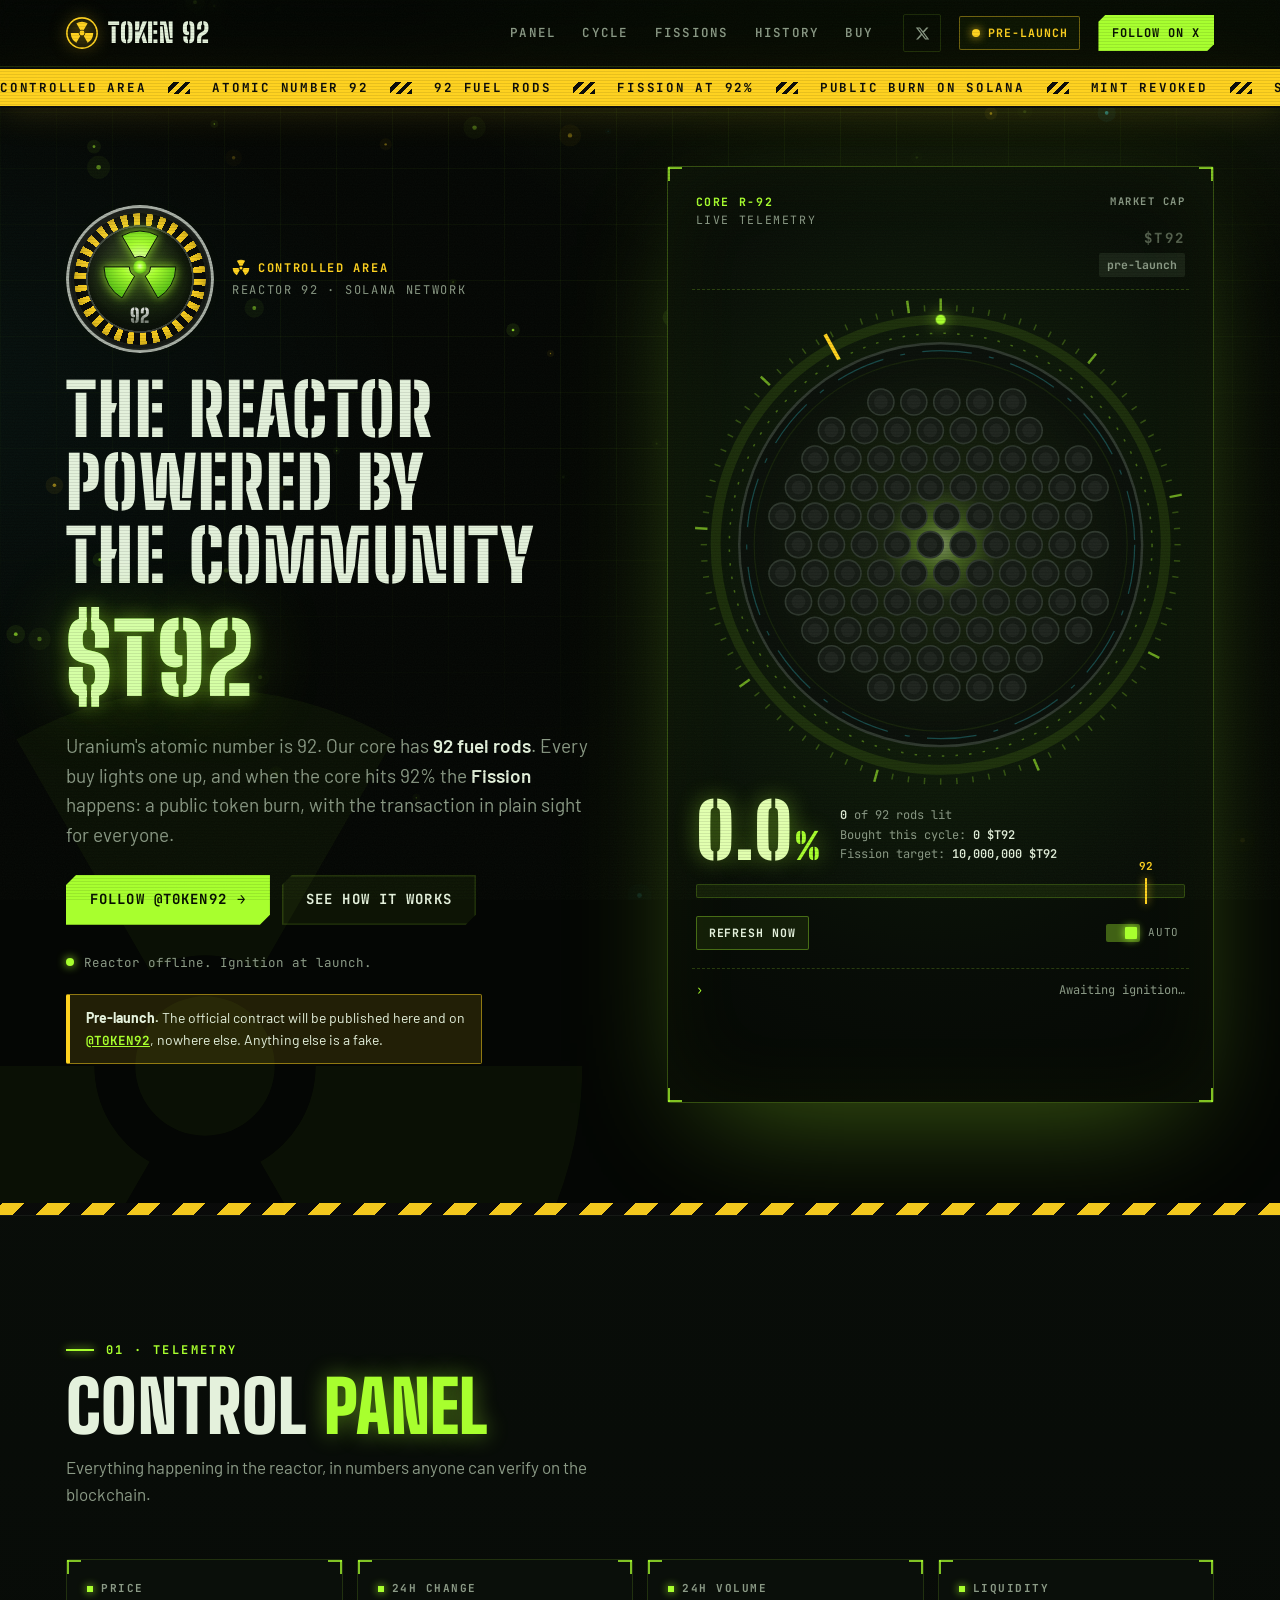
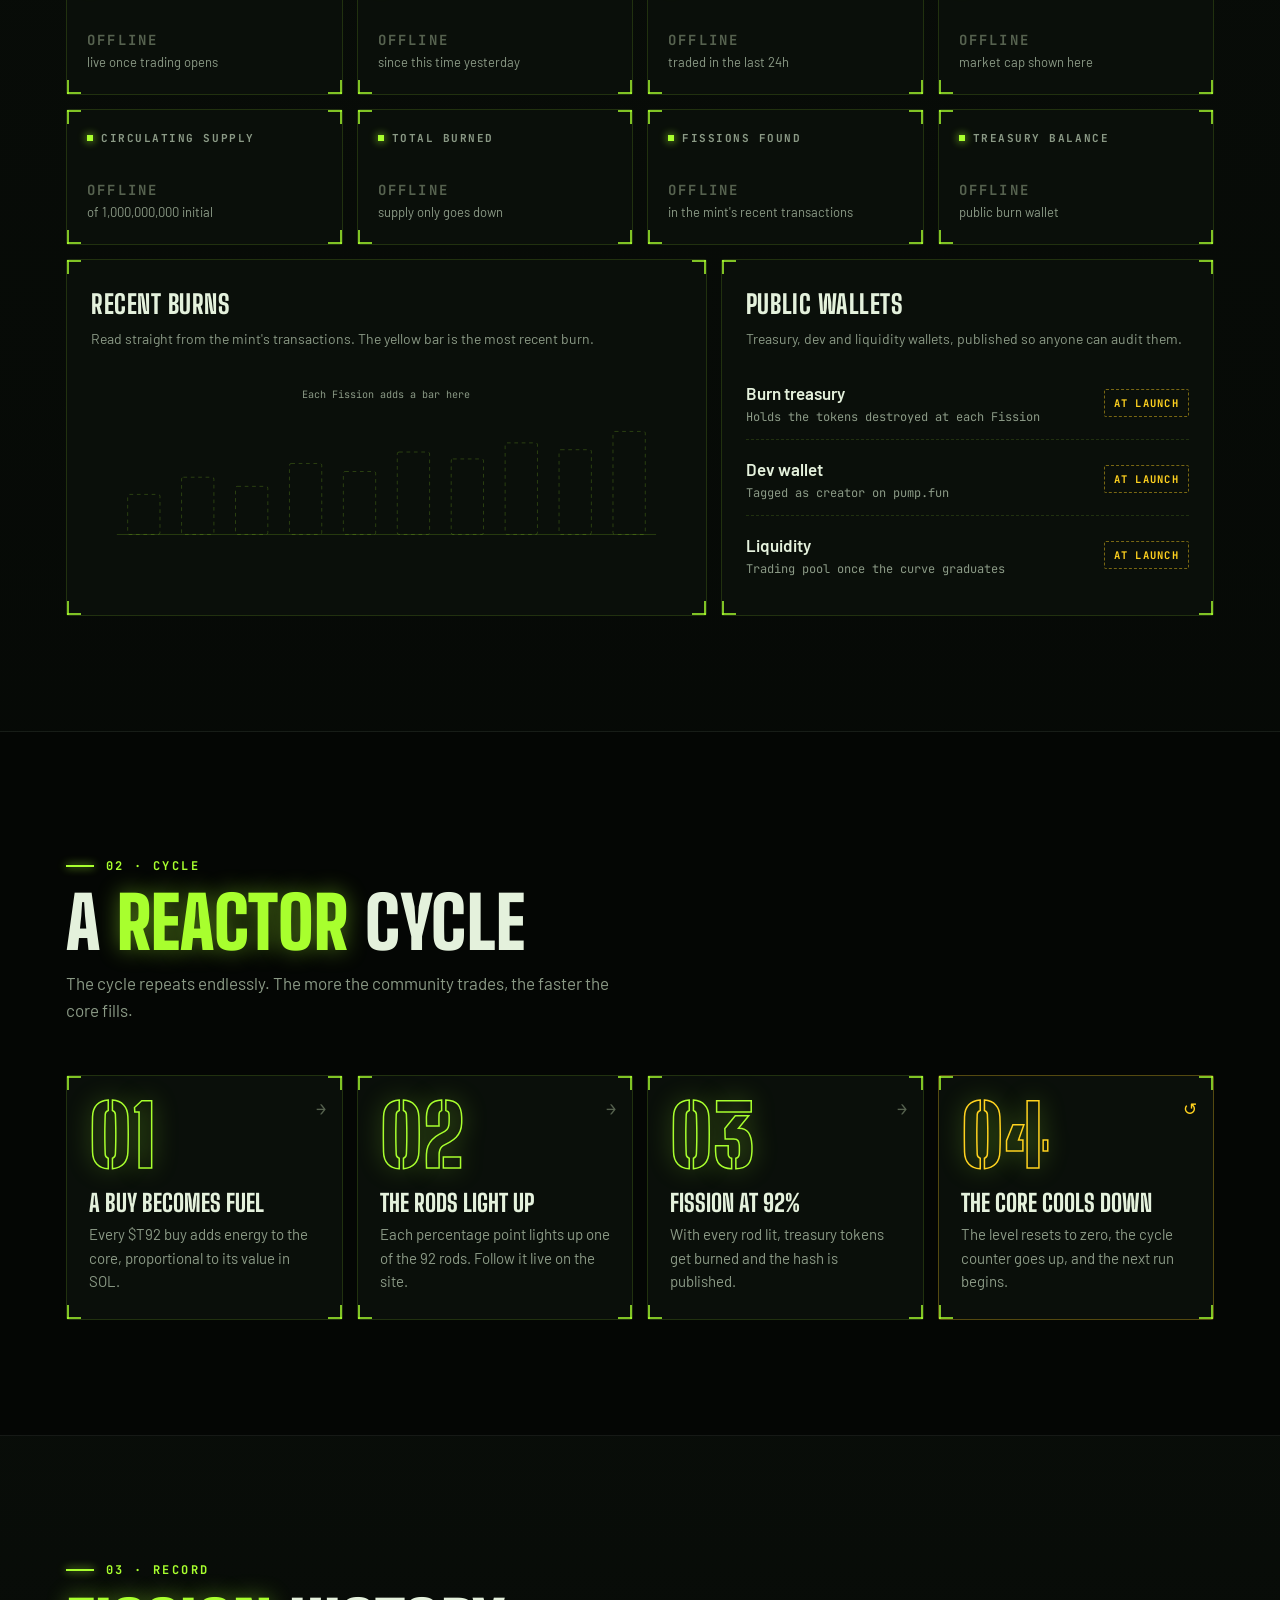
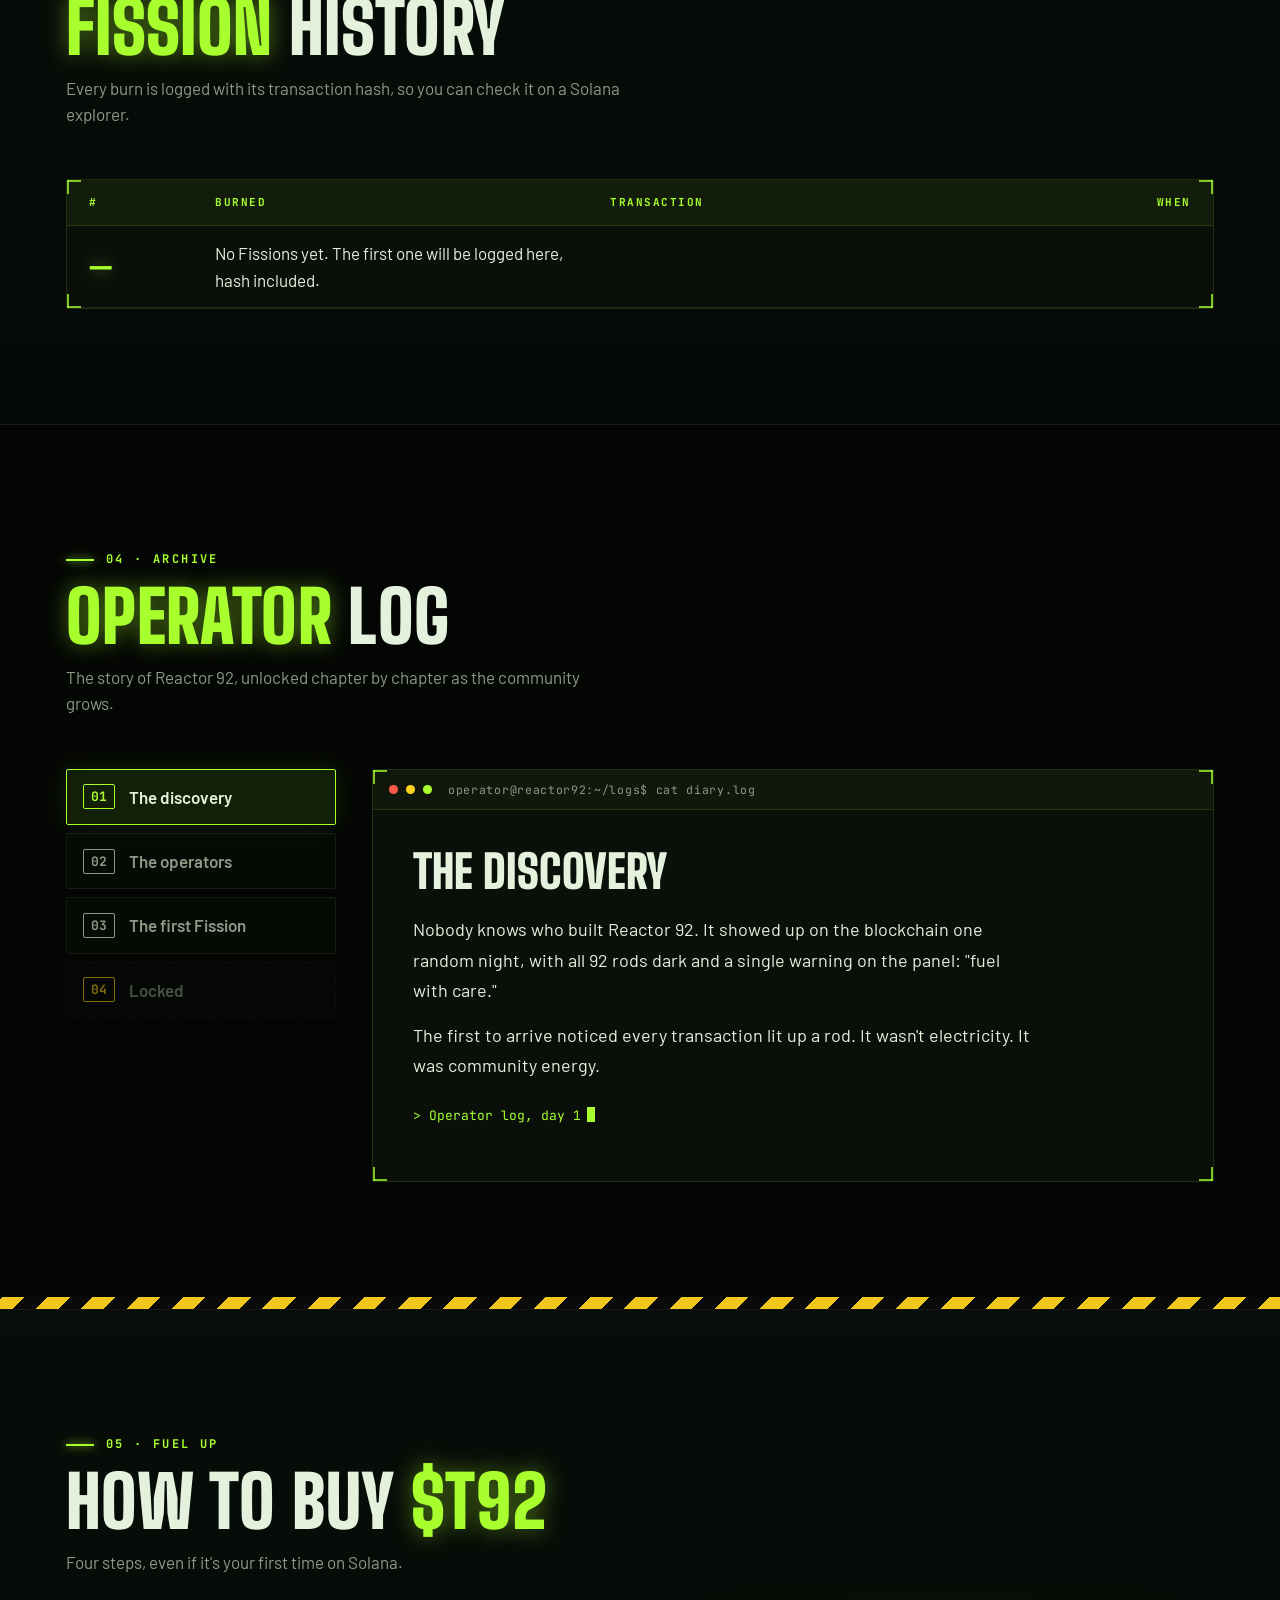
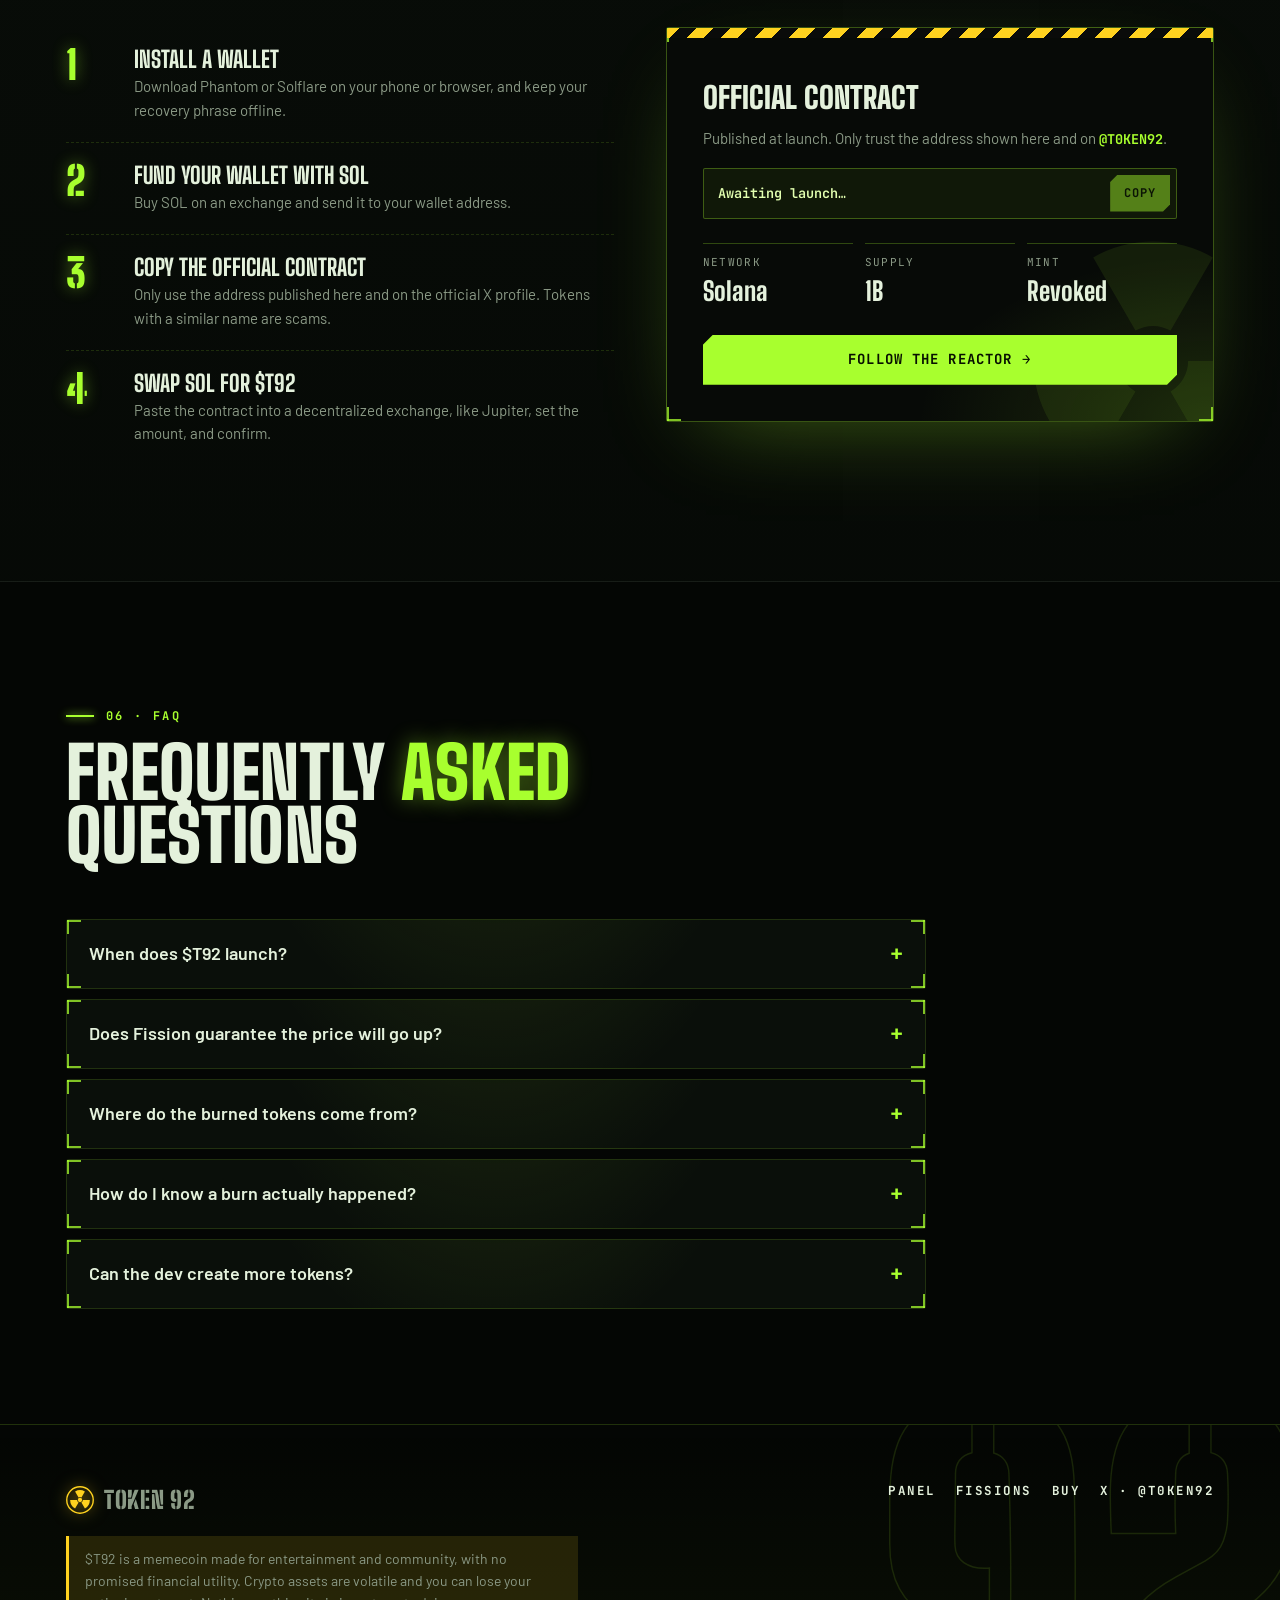
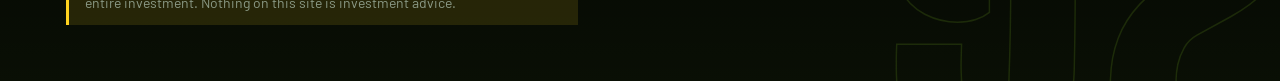
==== commit 6cf75ccb: "Remove demo mode; site now just waits for the real MINT_ADDRESS Pulled out the ?demo mode entirely (" ====
--- a/index.html
+++ b/index.html
@@ -30,7 +30,6 @@
 <link rel="stylesheet" href="css/style.css">
 </head>
 <body>
-<div class="demo-banner" id="demoBanner" hidden>☢ Demo data — not live. Nothing here is real. <a href="/" style="color:inherit">Exit demo</a></div>
 <canvas id="fx" aria-hidden="true"></canvas>
 <svg width="0" height="0" style="position:absolute" aria-hidden="true"><defs>
   <symbol id="trefoil" viewBox="-10 -10 20 20"><circle r="1.7" fill="currentColor"/><path fill="currentColor" d="M-1.350 -2.338L-4.600 -7.967A9.2 9.2 0 0 1 4.600 -7.967L1.350 -2.338A2.7 2.7 0 0 0 -1.350 -2.338ZM2.700 0.000L9.200 0.000A9.2 9.2 0 0 1 4.600 7.967L1.350 2.338A2.7 2.7 0 0 0 2.700 0.000ZM-1.350 2.338L-4.600 7.967A9.2 9.2 0 0 1 -9.200 0.000L-2.700 0.000A2.7 2.7 0 0 0 -1.350 2.338Z"/></symbol>
--- a/css/style.css
+++ b/css/style.css
@@ -60,11 +60,6 @@
 .status[data-s="error"] i{background:var(--danger);box-shadow:0 0 10px var(--danger)}
 .status[data-s="prelaunch"]{border-color:rgba(255,210,31,.4);color:var(--hazard)}
 .status[data-s="prelaunch"] i{background:var(--hazard);box-shadow:0 0 10px var(--hazard);animation:blink 1.2s steps(2) infinite}
-.status[data-s="demo"]{border-color:rgba(61,242,255,.5);color:var(--cyan)}
-.status[data-s="demo"] i{background:var(--cyan);box-shadow:0 0 10px var(--cyan);animation:blink 1.2s steps(2) infinite}
-.demo-banner{position:fixed;top:0;left:0;right:0;z-index:95;background:var(--cyan);color:#001318;font-family:var(--mono);font-size:12px;font-weight:700;letter-spacing:.12em;text-transform:uppercase;text-align:center;padding:7px 12px}
-body.is-demo{padding-top:34px}
-body.is-demo .top{top:34px}
 .social{display:grid;place-items:center;width:38px;height:38px;flex-shrink:0;border:1px solid var(--line);border-radius:2px;color:var(--muted);transition:color .2s,border-color .2s,box-shadow .2s}
 .social:hover{color:var(--rad);border-color:var(--rad);box-shadow:0 0 16px rgba(168,255,46,.25)}
 .social svg{width:15px;height:15px;fill:currentColor}
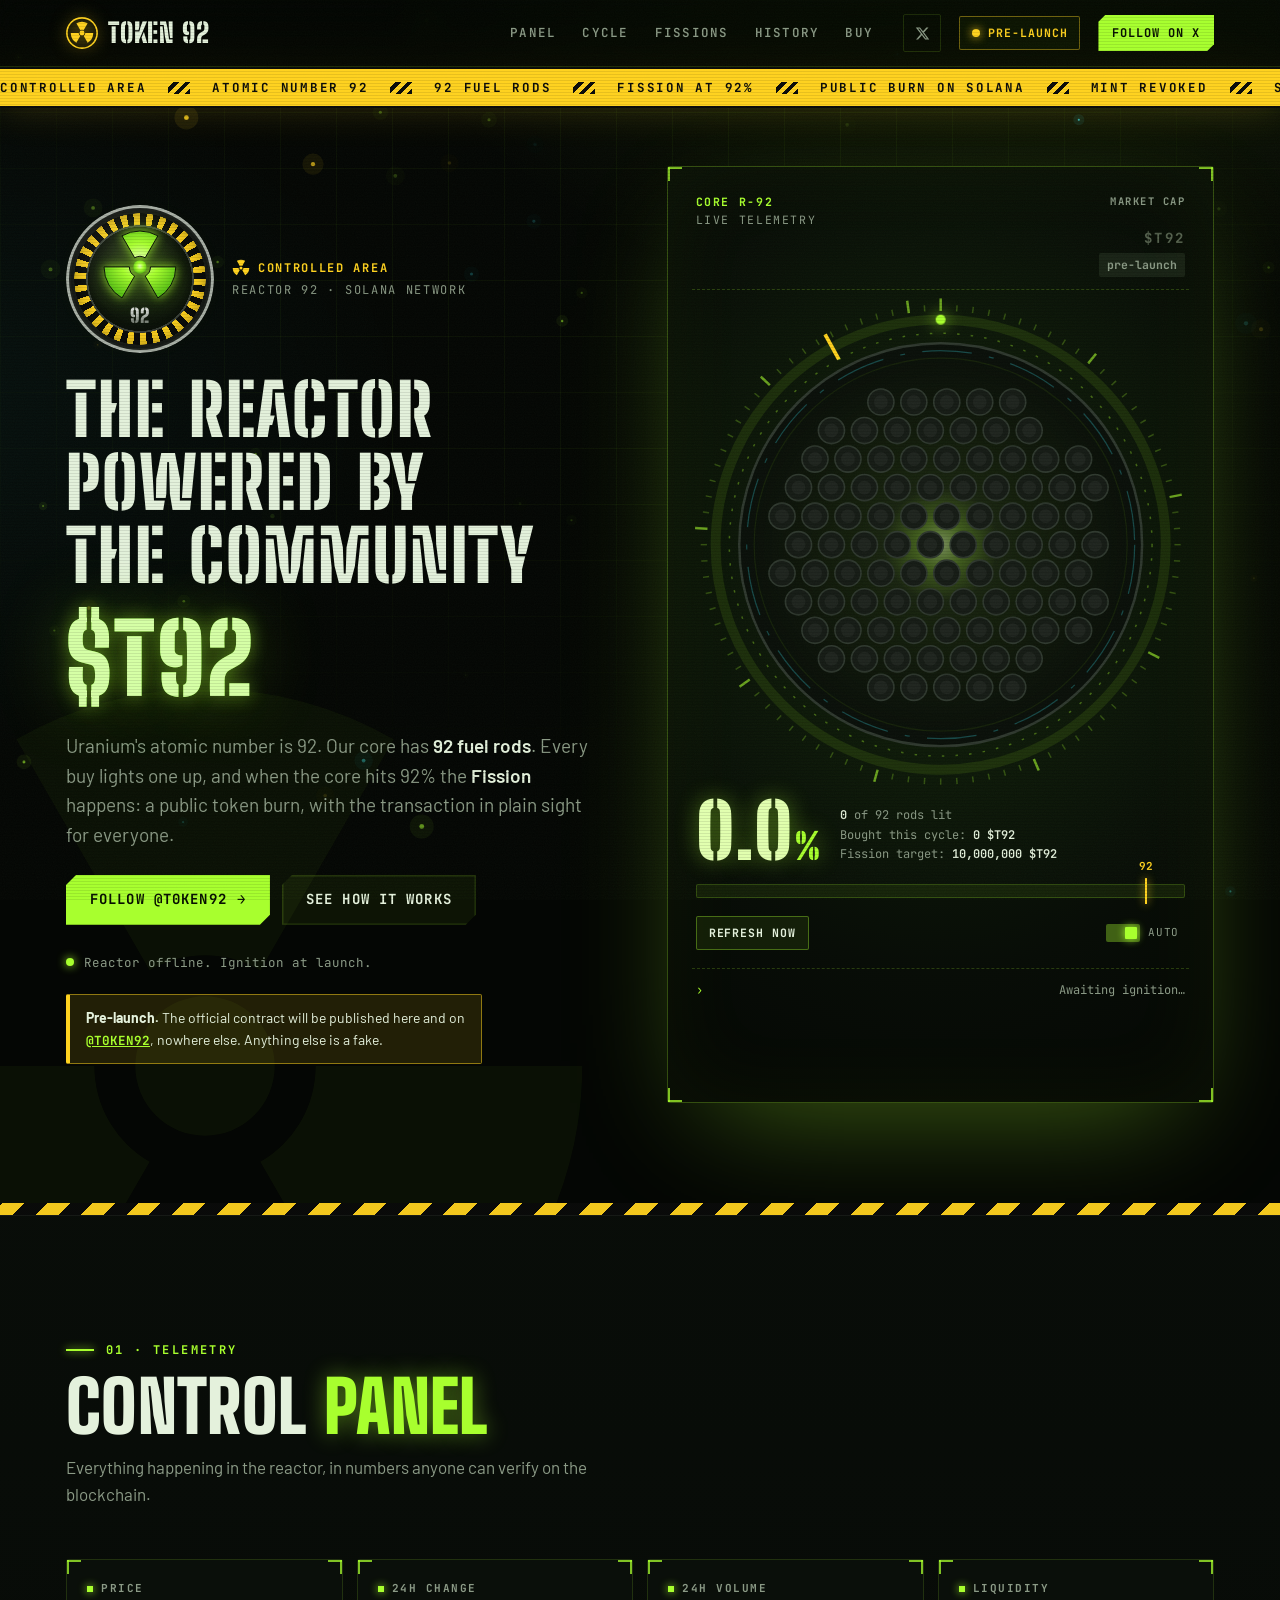
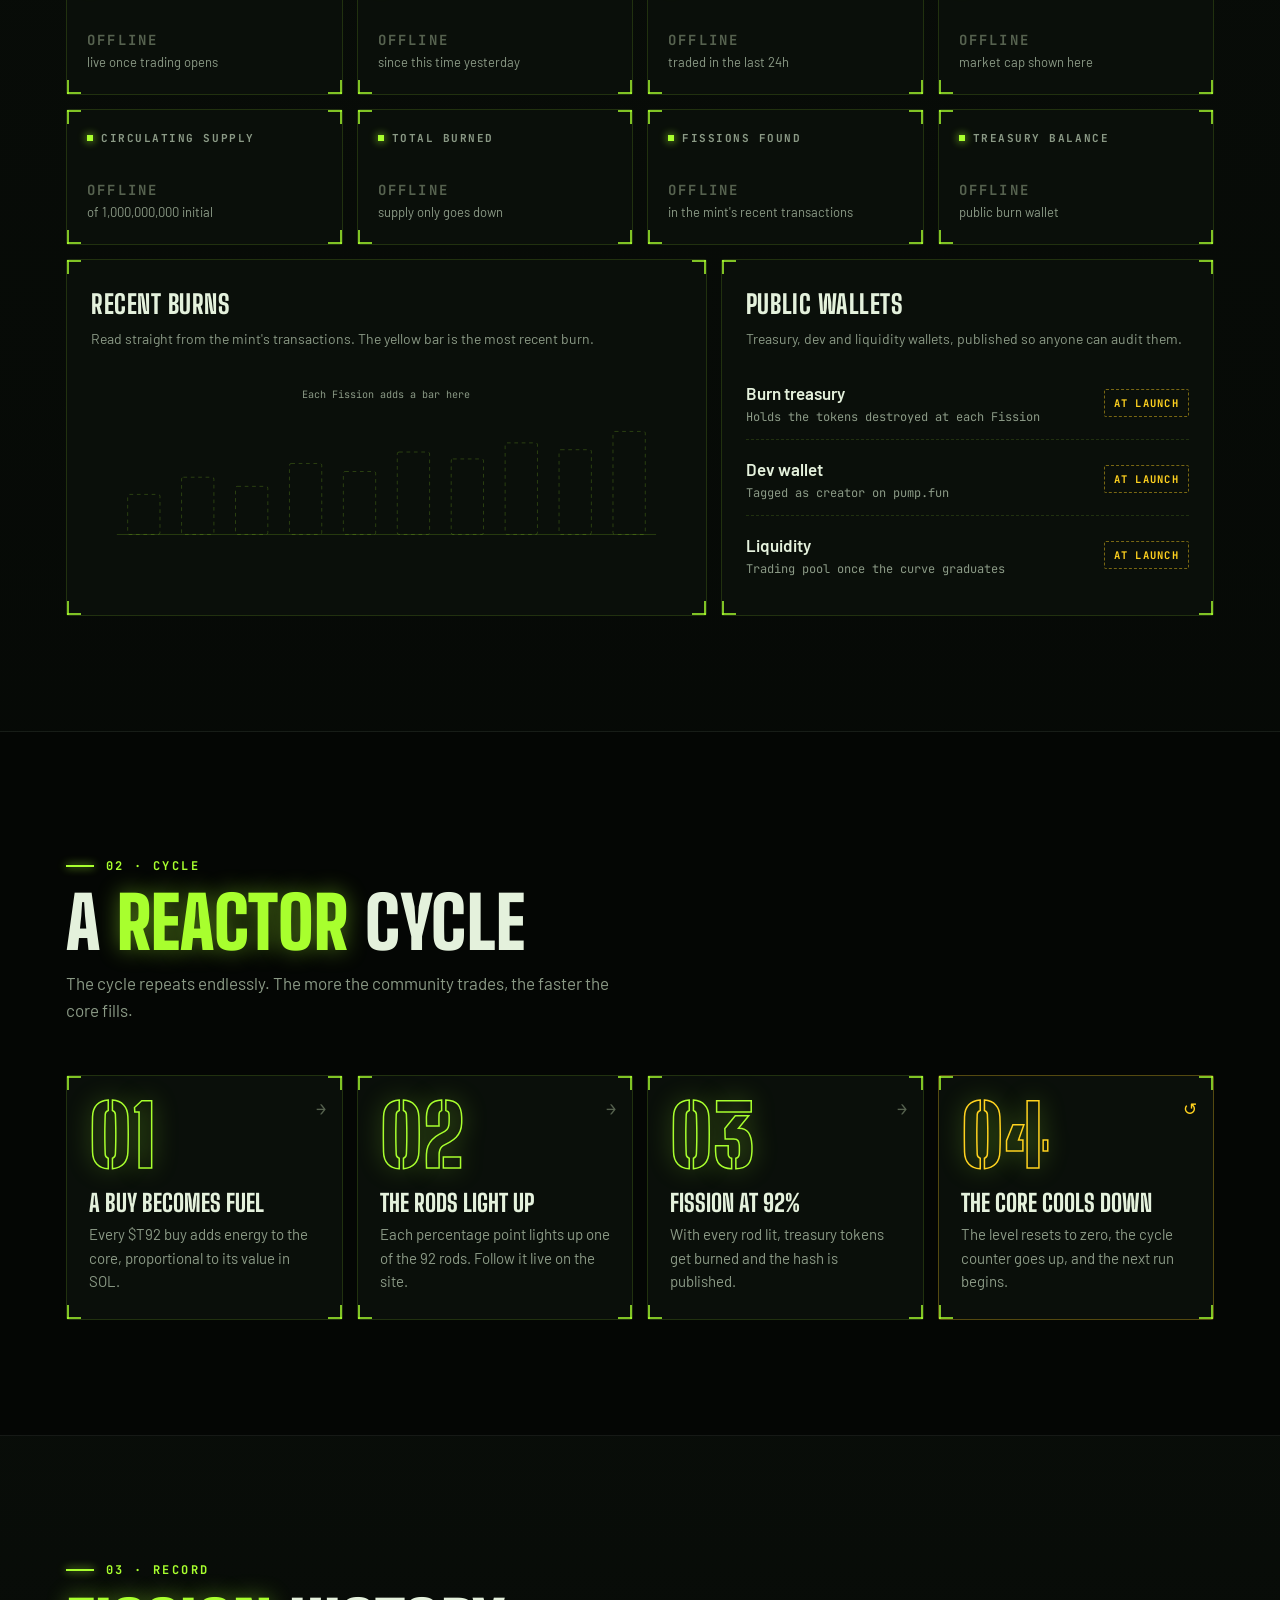
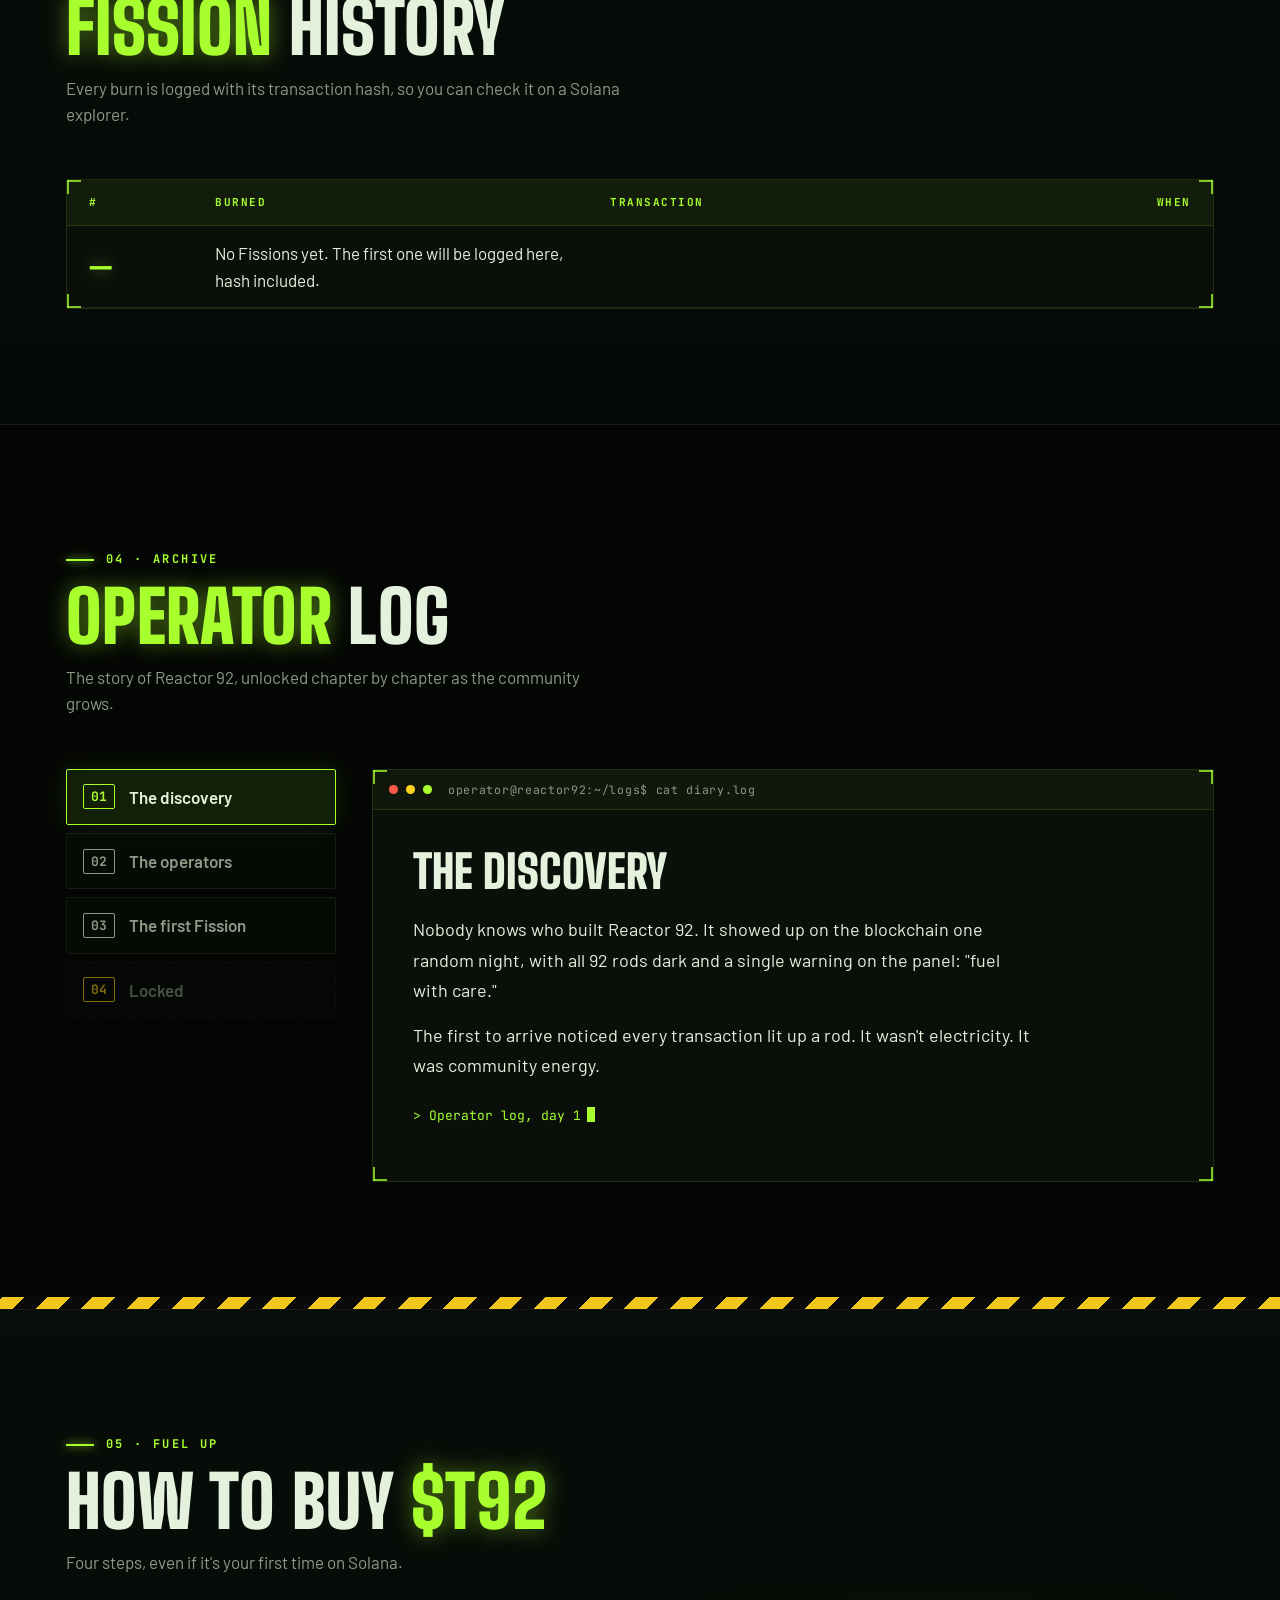
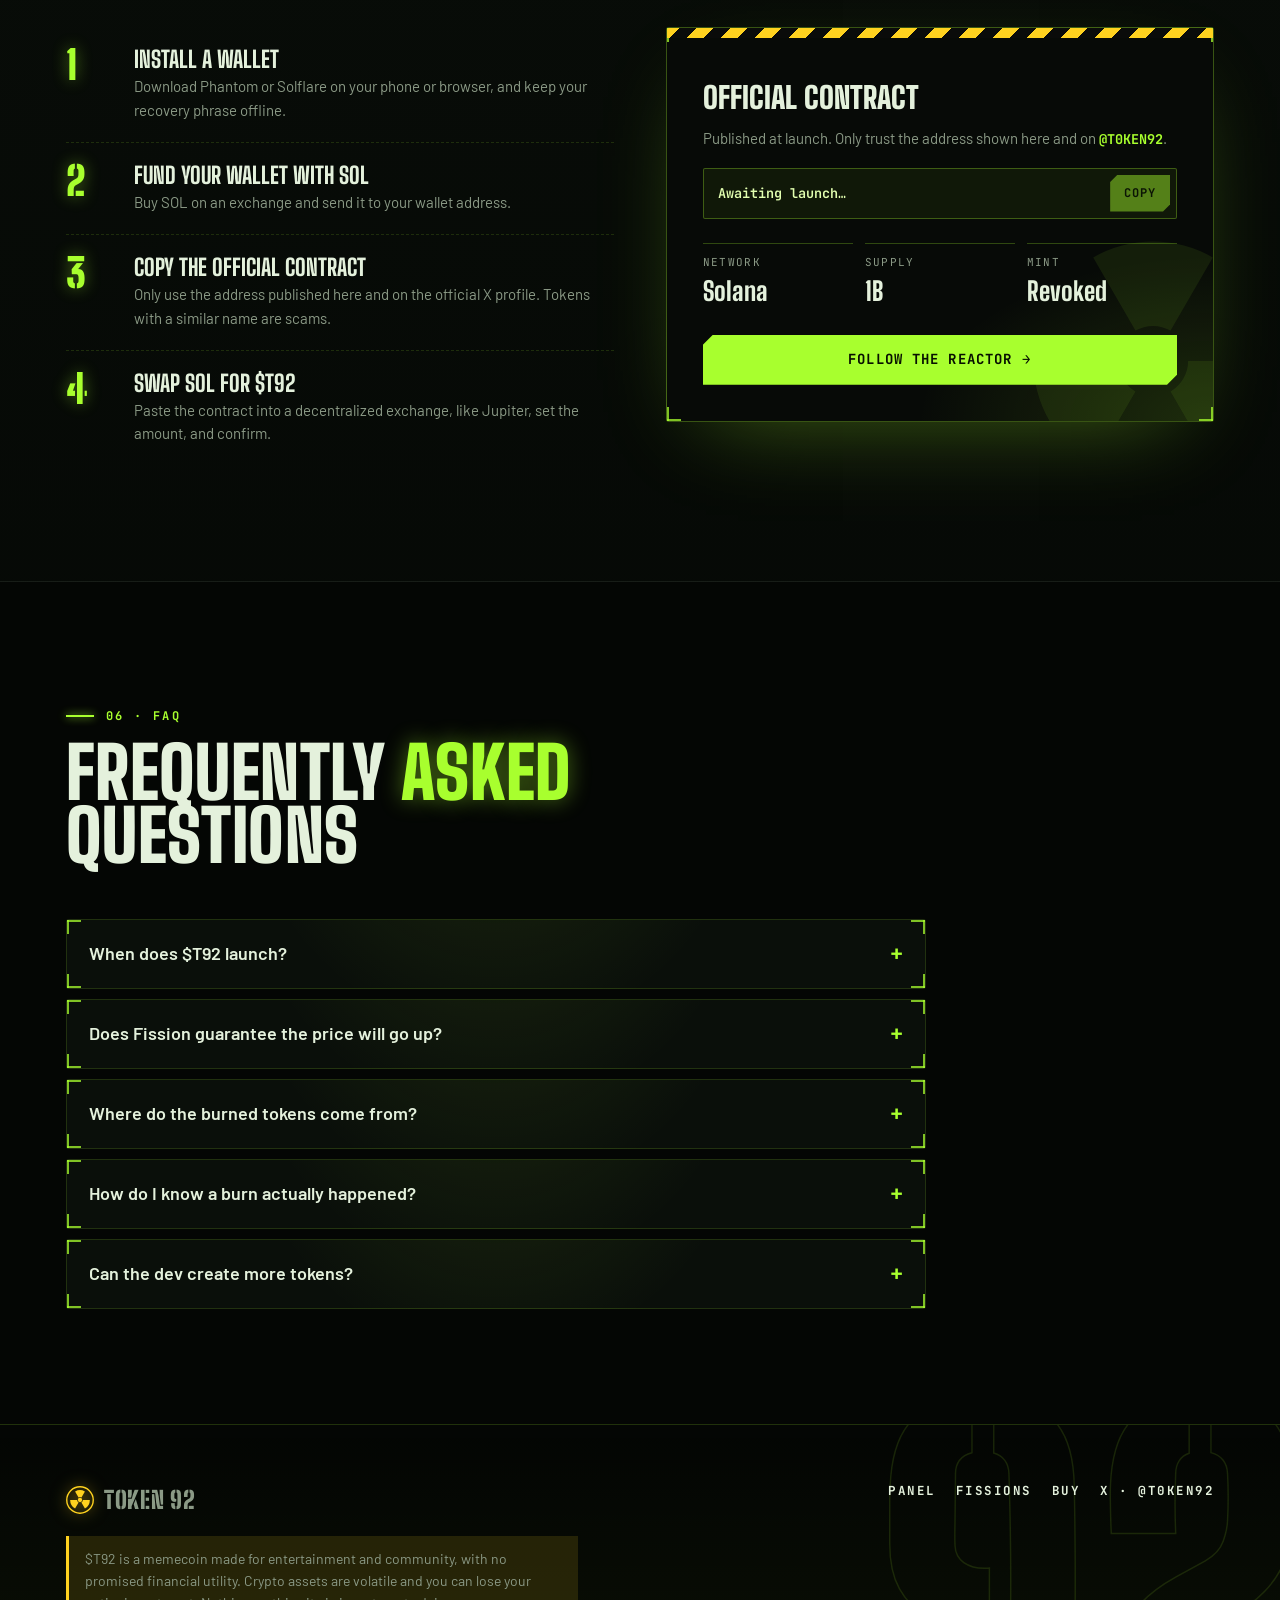
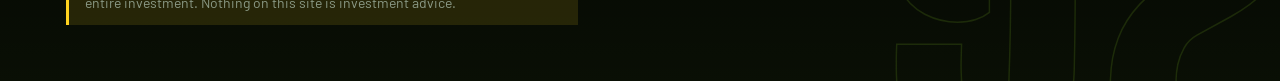
==== commit a7447fcc: "Rename mascot: Trey -> REM (Operator 0) Trey is a well-known person's name/handle on X — picking a d" ====
--- a/index.html
+++ b/index.html
@@ -277,8 +277,8 @@
           </div>
           <div id="ch4Unlocked" hidden>
             <figure class="operator-portrait">
-              <img src="img/trey.jpg" srcset="img/trey.jpg 520w, img/trey@2x.jpg 900w" sizes="(max-width:520px) 120px, 132px" width="520" height="520" alt="Operator 0: a small reactor-core robot with a glowing radioactive-symbol visor">
-              <figcaption>Operator 0</figcaption>
+              <img src="img/rem.jpg" srcset="img/rem.jpg 520w, img/rem@2x.jpg 900w" sizes="(max-width:520px) 120px, 132px" width="520" height="520" alt="Operator 0 (REM): a small reactor-core robot with a glowing radioactive-symbol visor">
+              <figcaption>Operator 0 · REM</figcaption>
             </figure>
             <h3>The name on the panel</h3>
             <p>On the 25th Fission, the panel didn't go white like it always does. This time, for a moment, a line of text appeared in the noise: a signature, never seen before, from whoever coded the core.</p>
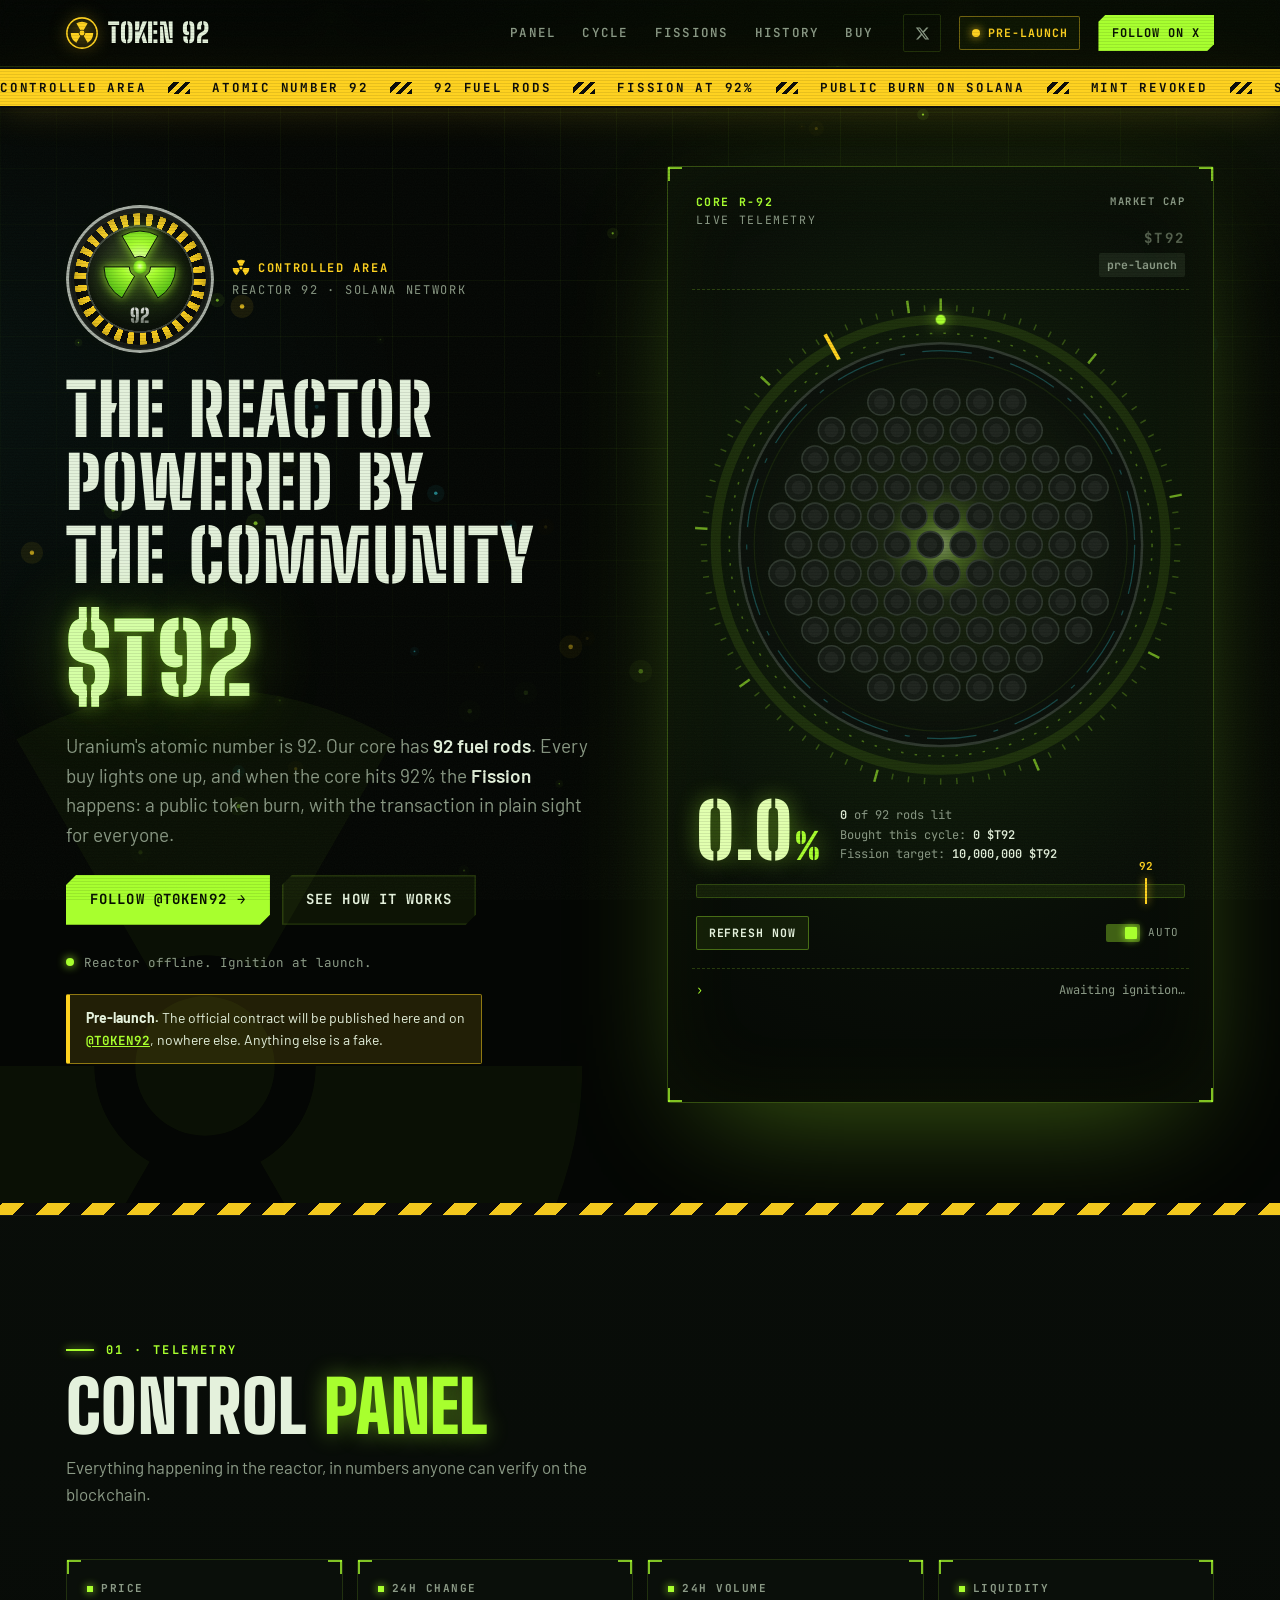
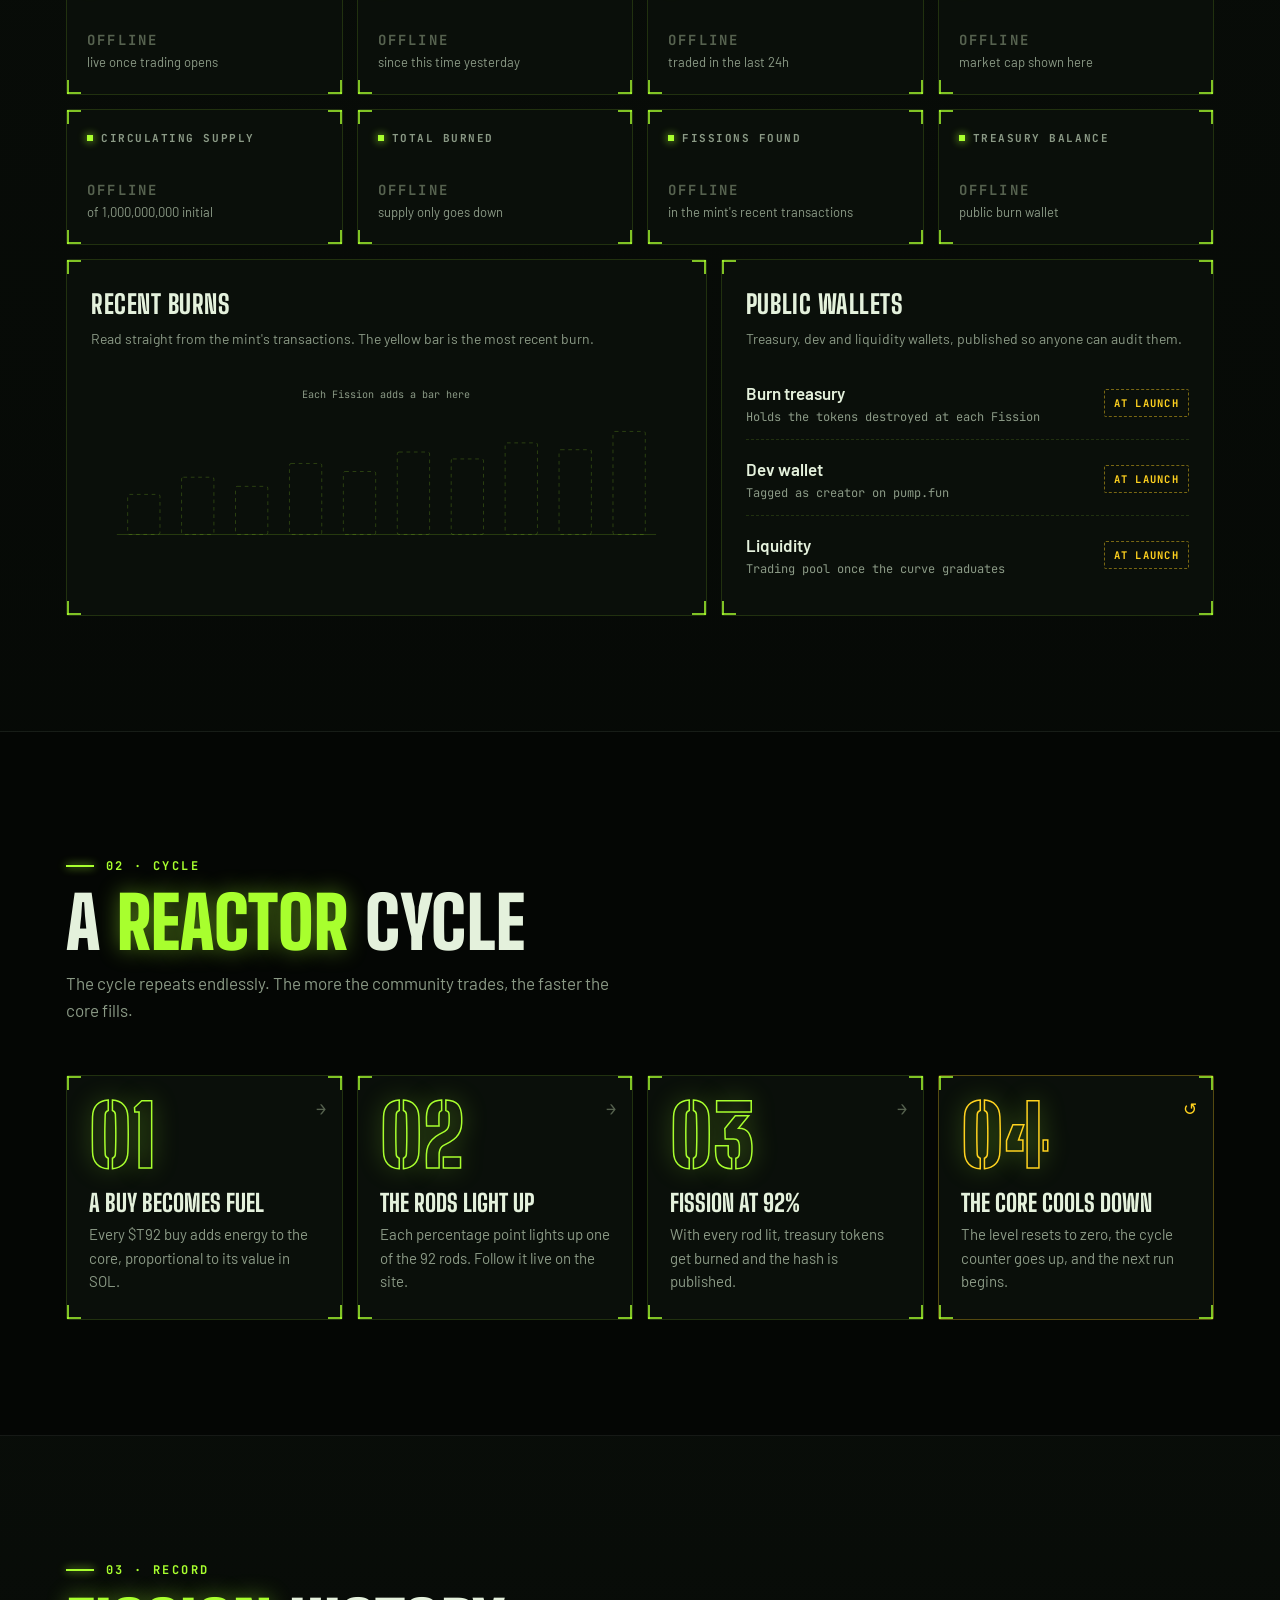
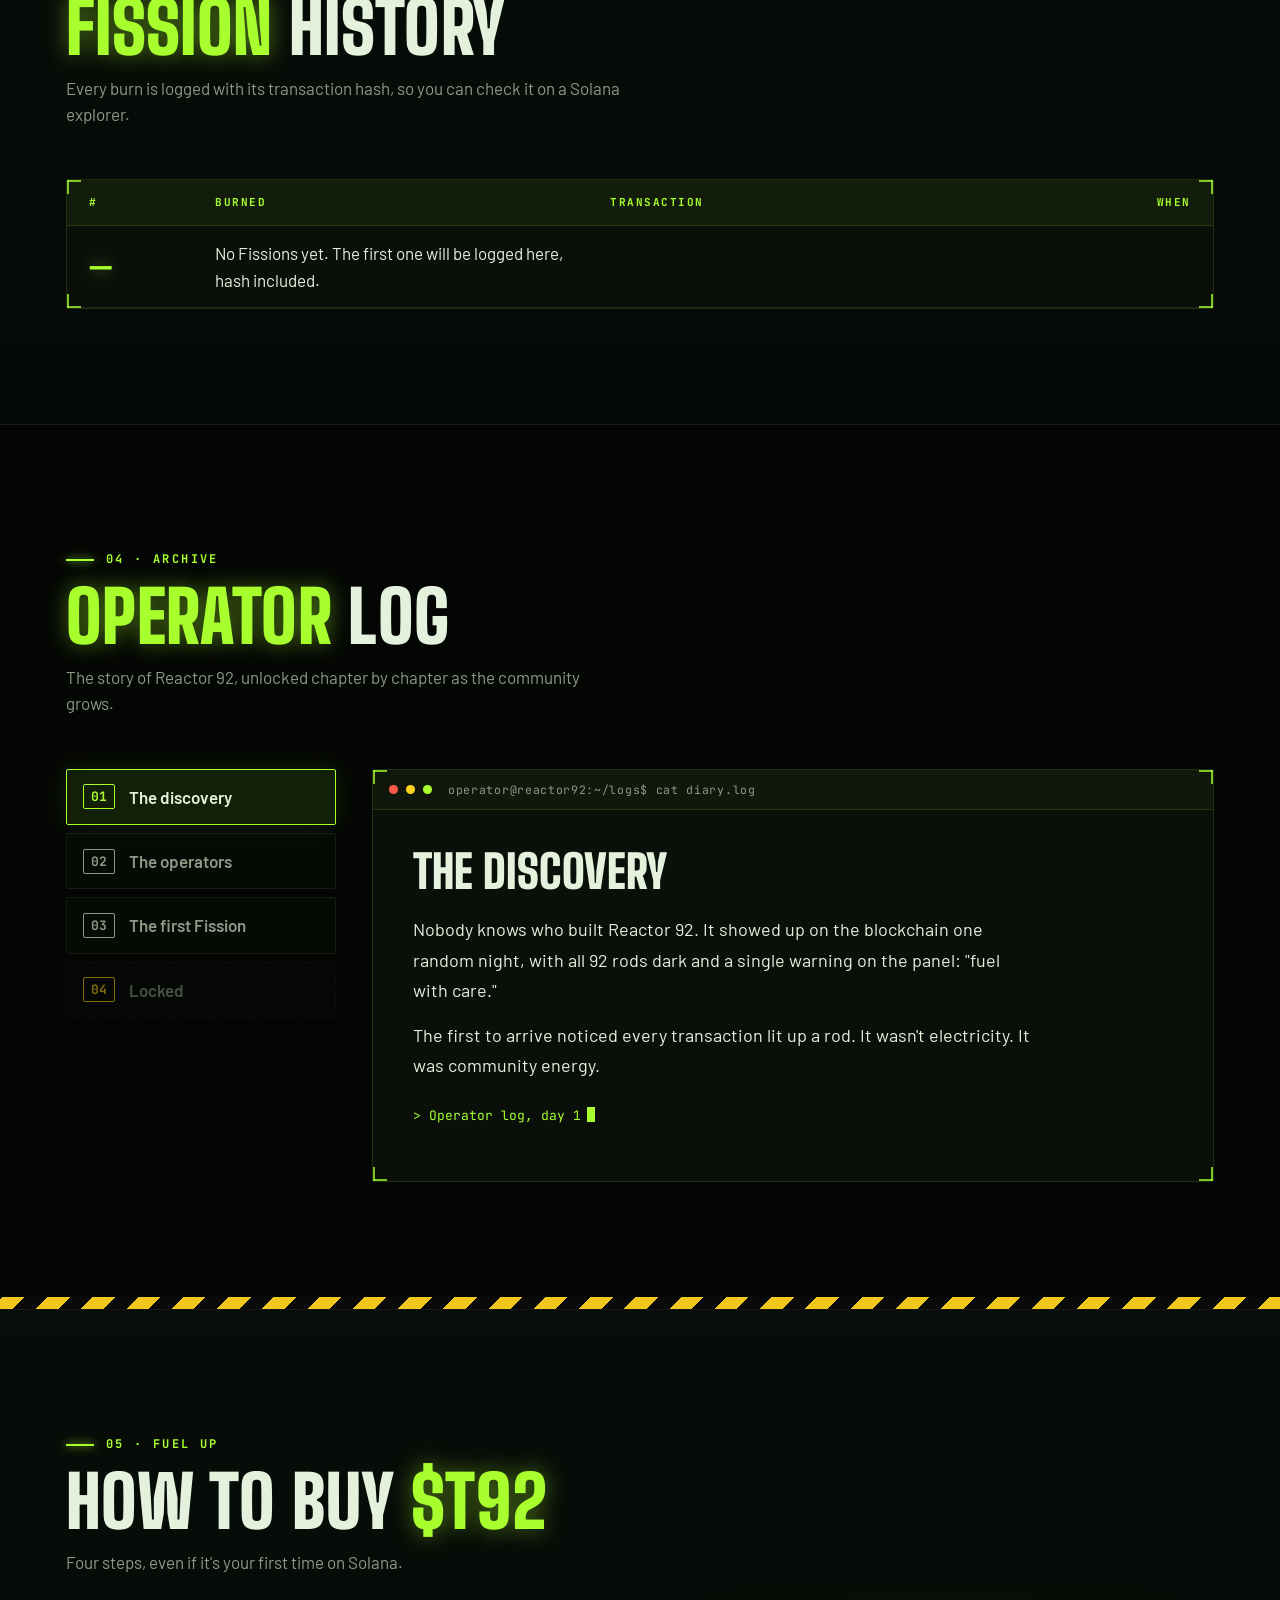
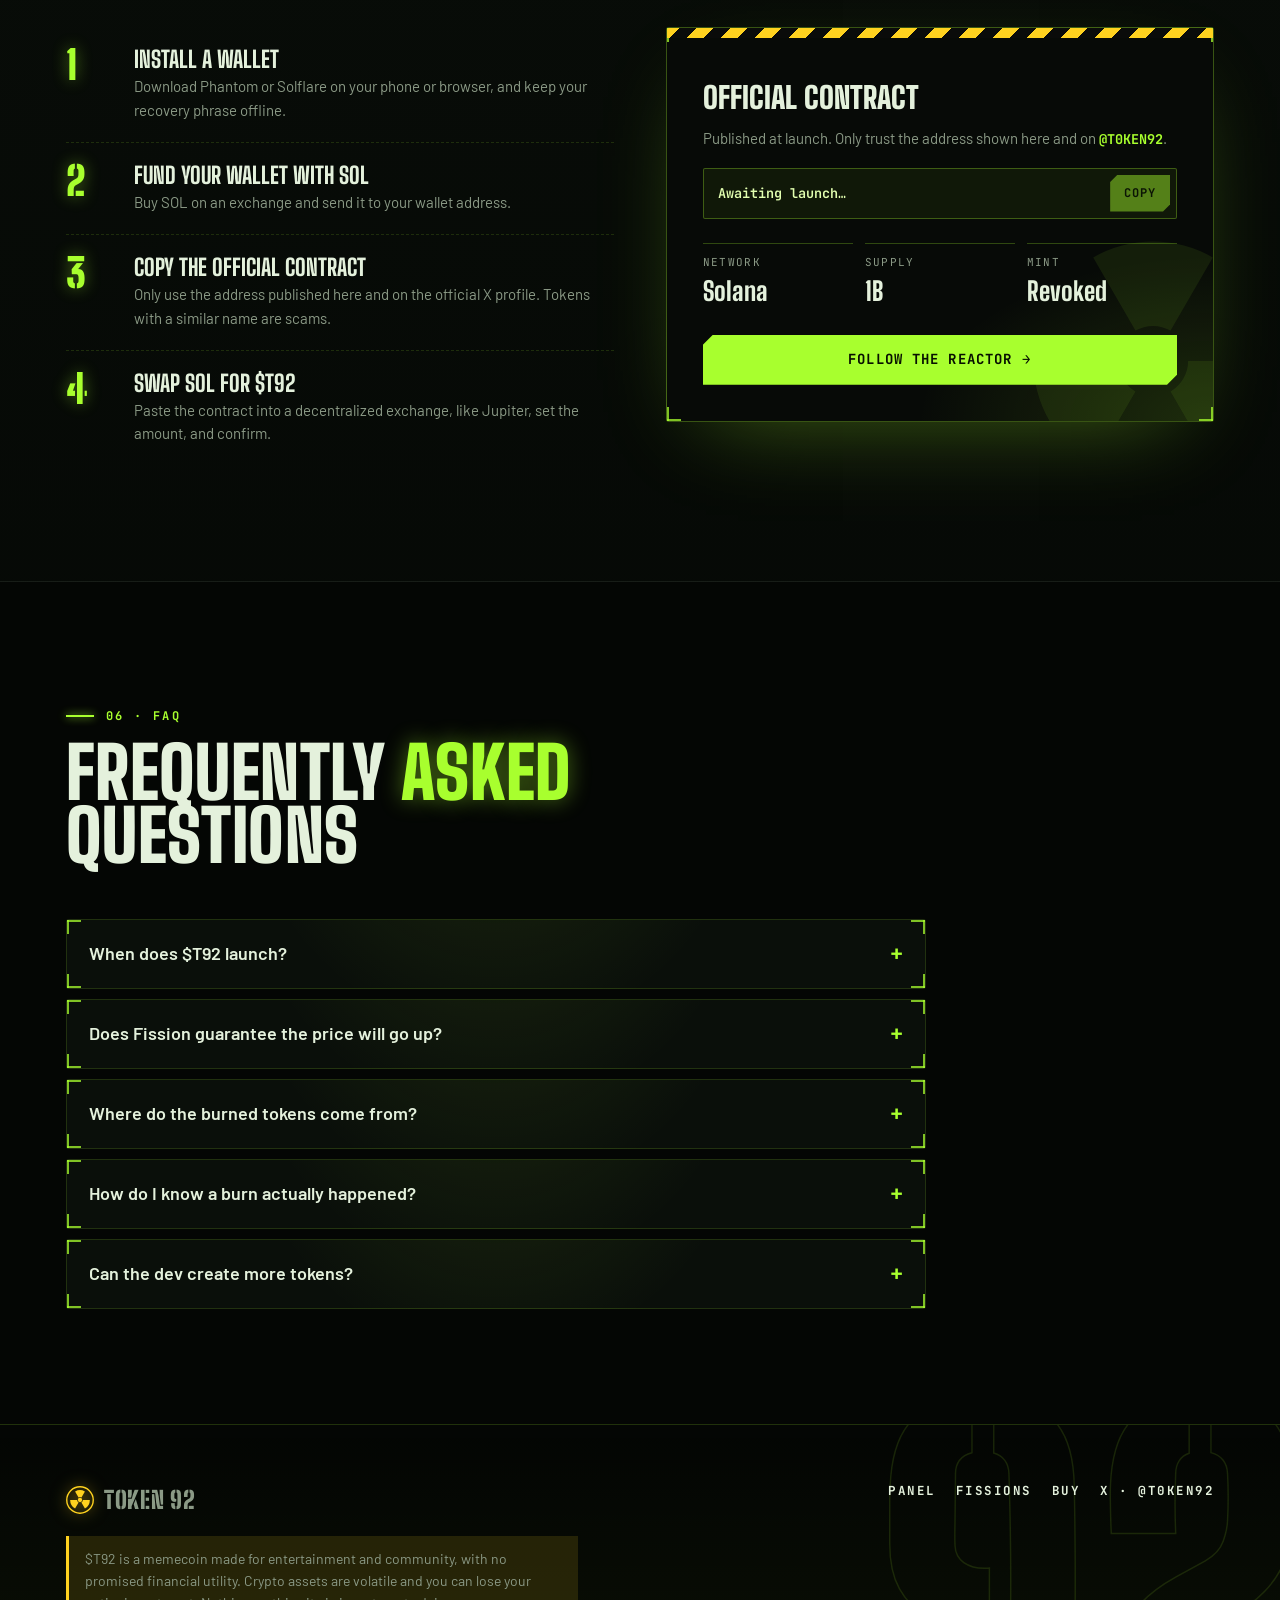
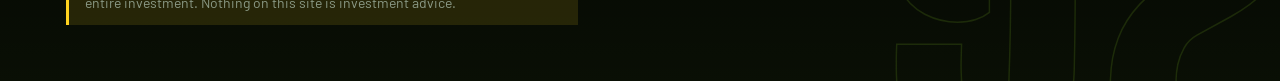
==== commit d74d46de: "Shorten the browser tab title to just "TOKEN 92" Co-Authored-By: Claude Sonnet 5 <noreply@anthropic." ====
--- a/index.html
+++ b/index.html
@@ -3,7 +3,7 @@
 <head>
 <meta charset="UTF-8">
 <meta name="viewport" content="width=device-width, initial-scale=1, viewport-fit=cover">
-<title>TOKEN 92 · Reactor 92</title>
+<title>TOKEN 92</title>
 <meta name="description" content="TOKEN 92 ($T92): the Solana memecoin built around a reactor. At 92%, Fission happens.">
 <meta name="theme-color" content="#040604">
 <link rel="canonical" href="https://token92.vercel.app/">
@@ -13,7 +13,7 @@
 <meta property="og:type" content="website">
 <meta property="og:site_name" content="TOKEN 92">
 <meta property="og:url" content="https://token92.vercel.app/">
-<meta property="og:title" content="TOKEN 92 · Reactor 92">
+<meta property="og:title" content="TOKEN 92">
 <meta property="og:description" content="The reactor powered by the community. 92 fuel rods, Fission at 92%, public on-chain burn. $T92 on Solana.">
 <meta property="og:image" content="https://token92.vercel.app/img/og.jpg">
 <meta property="og:image:width" content="1200">
@@ -21,7 +21,7 @@
 <meta property="og:image:alt" content="TOKEN 92 coin with a glowing radioactive symbol">
 <meta name="twitter:card" content="summary_large_image">
 <meta name="twitter:site" content="@T0KEN92">
-<meta name="twitter:title" content="TOKEN 92 · Reactor 92">
+<meta name="twitter:title" content="TOKEN 92">
 <meta name="twitter:description" content="The reactor powered by the community. 92 fuel rods, Fission at 92%, public on-chain burn. $T92 on Solana.">
 <meta name="twitter:image" content="https://token92.vercel.app/img/og.jpg">
 <link rel="preconnect" href="https://fonts.googleapis.com">
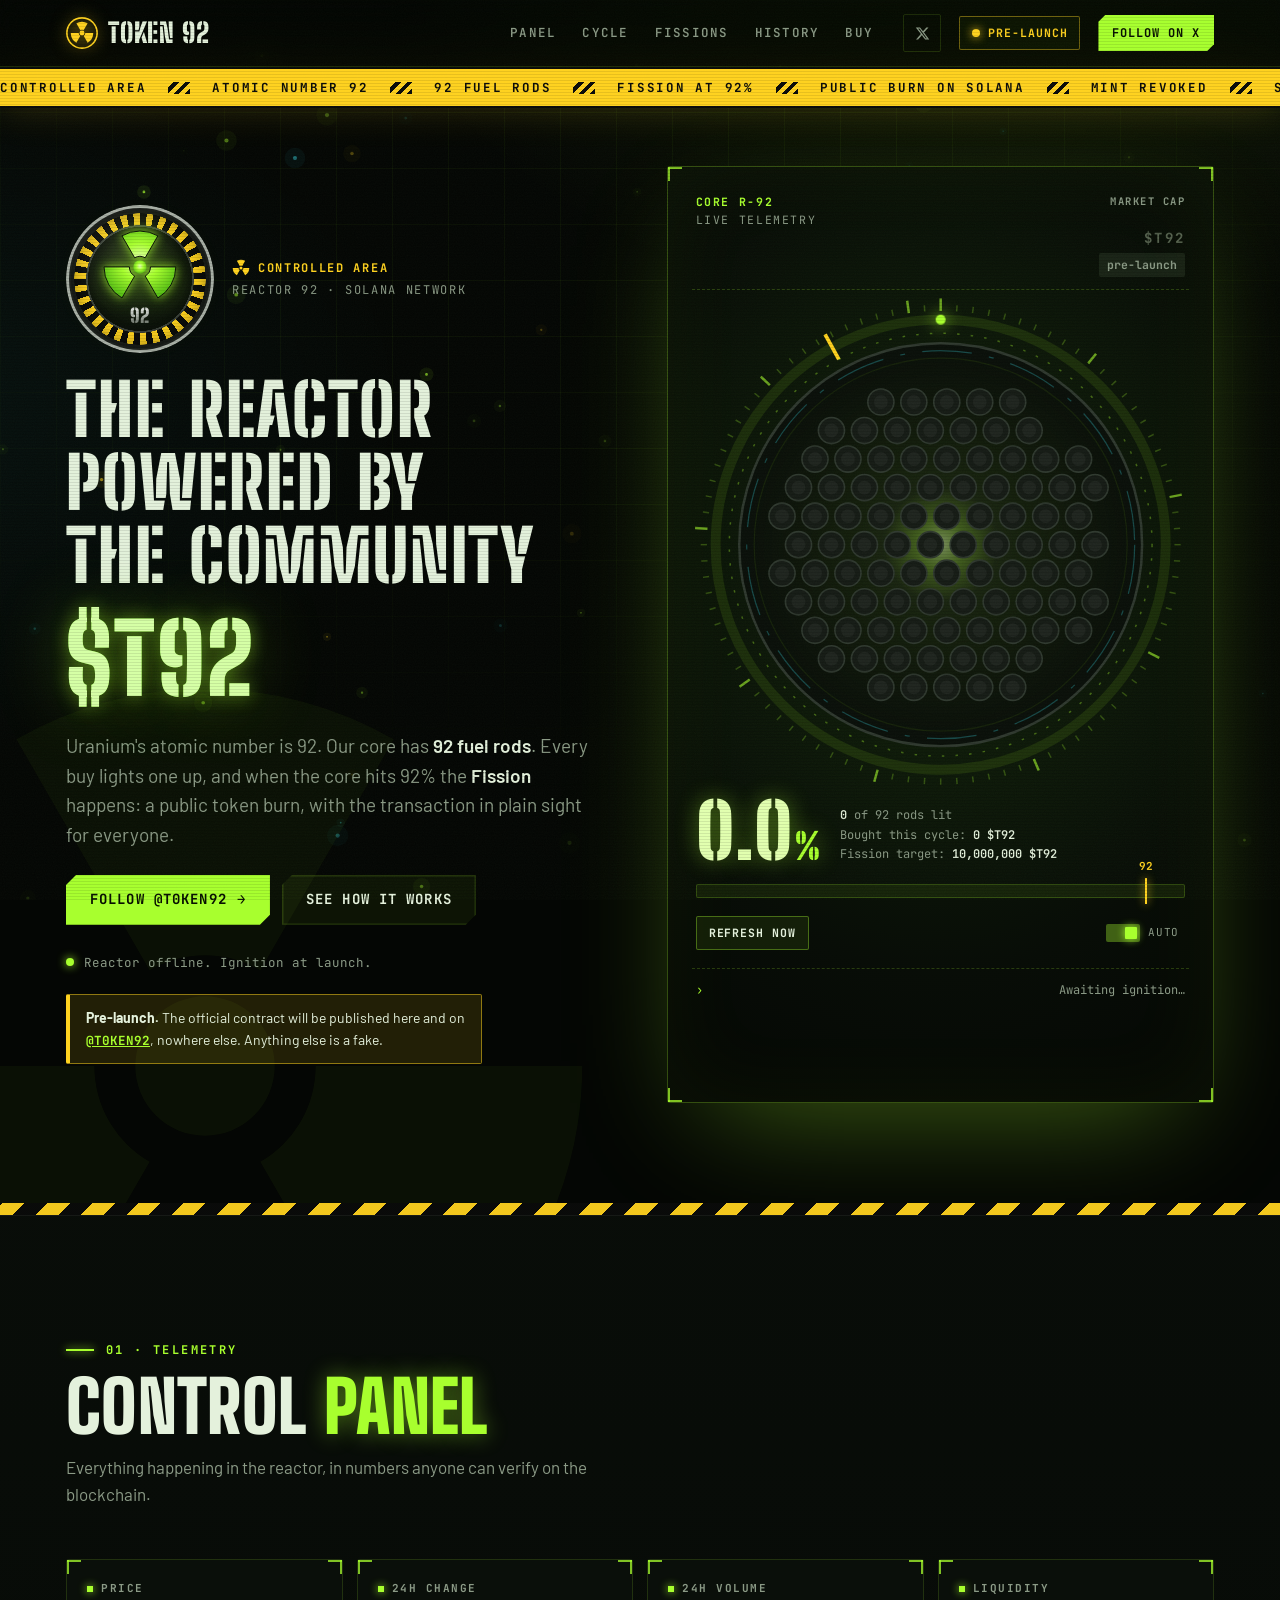
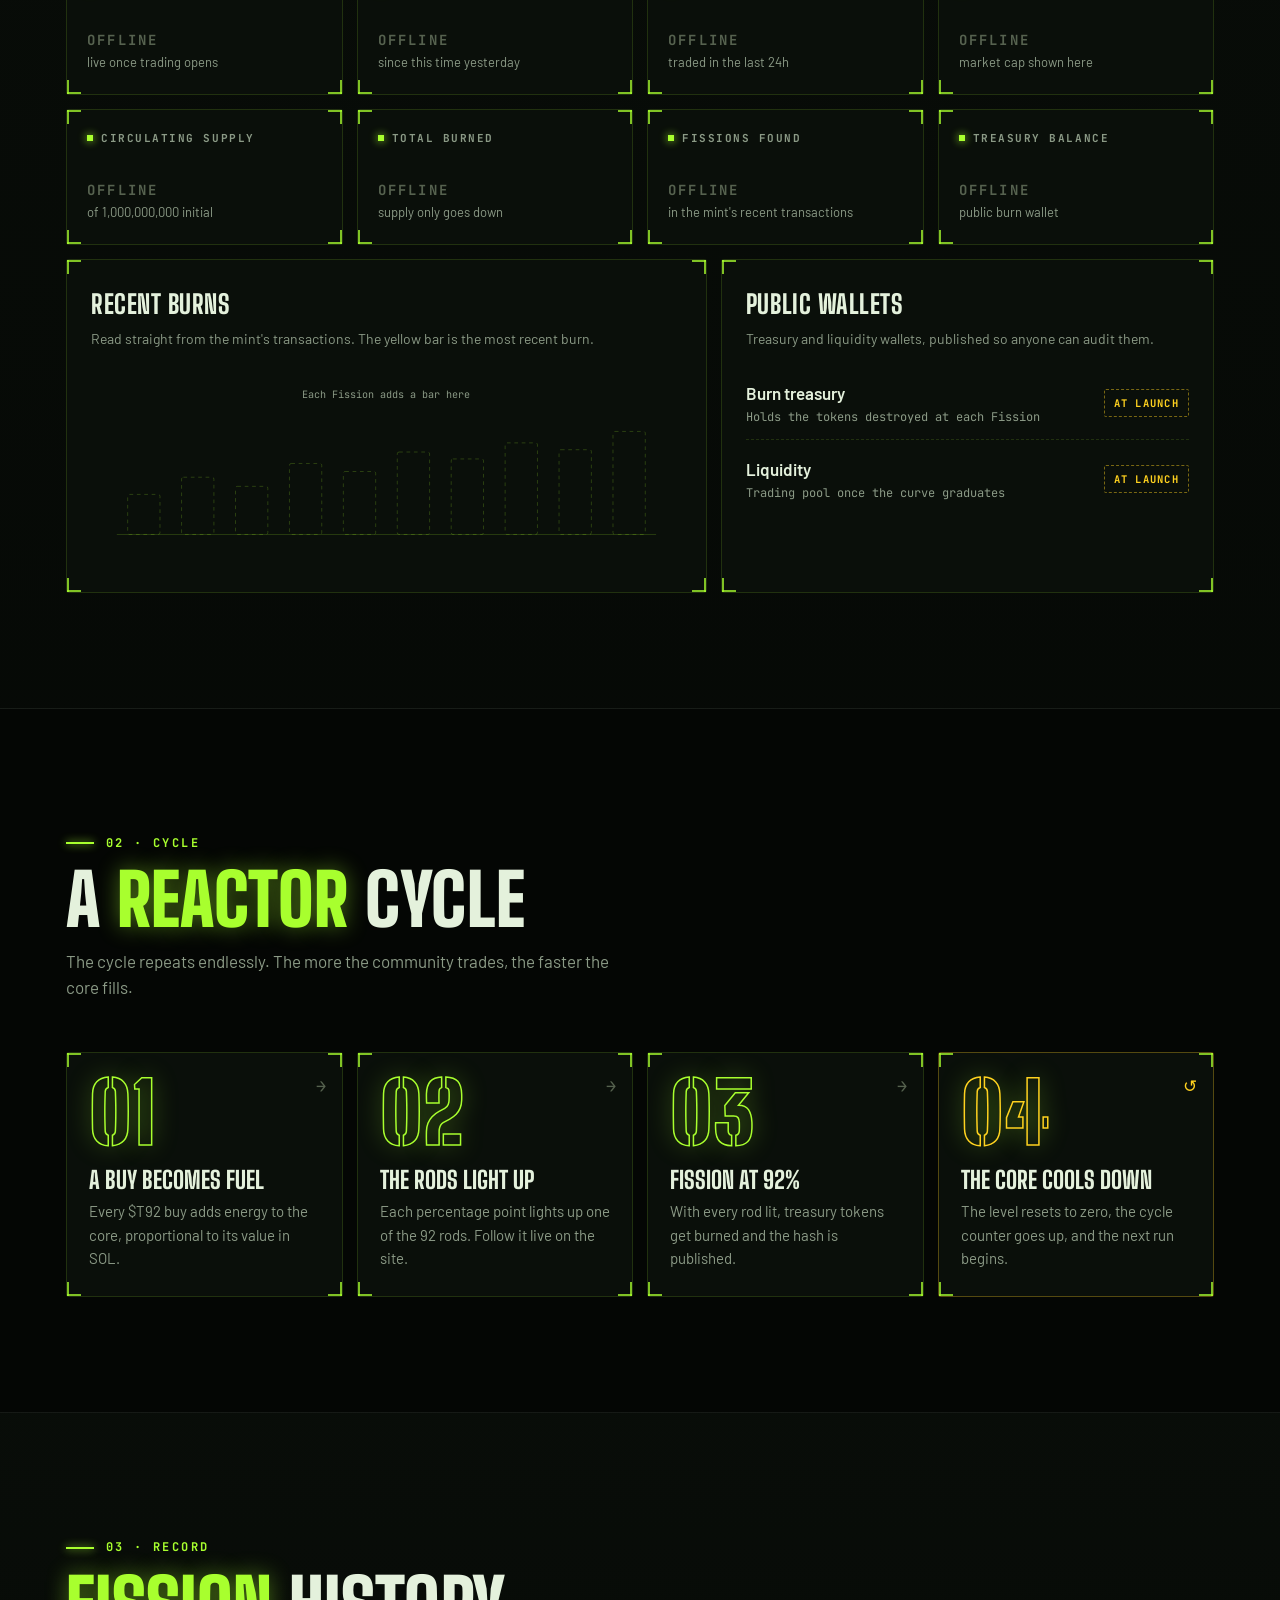
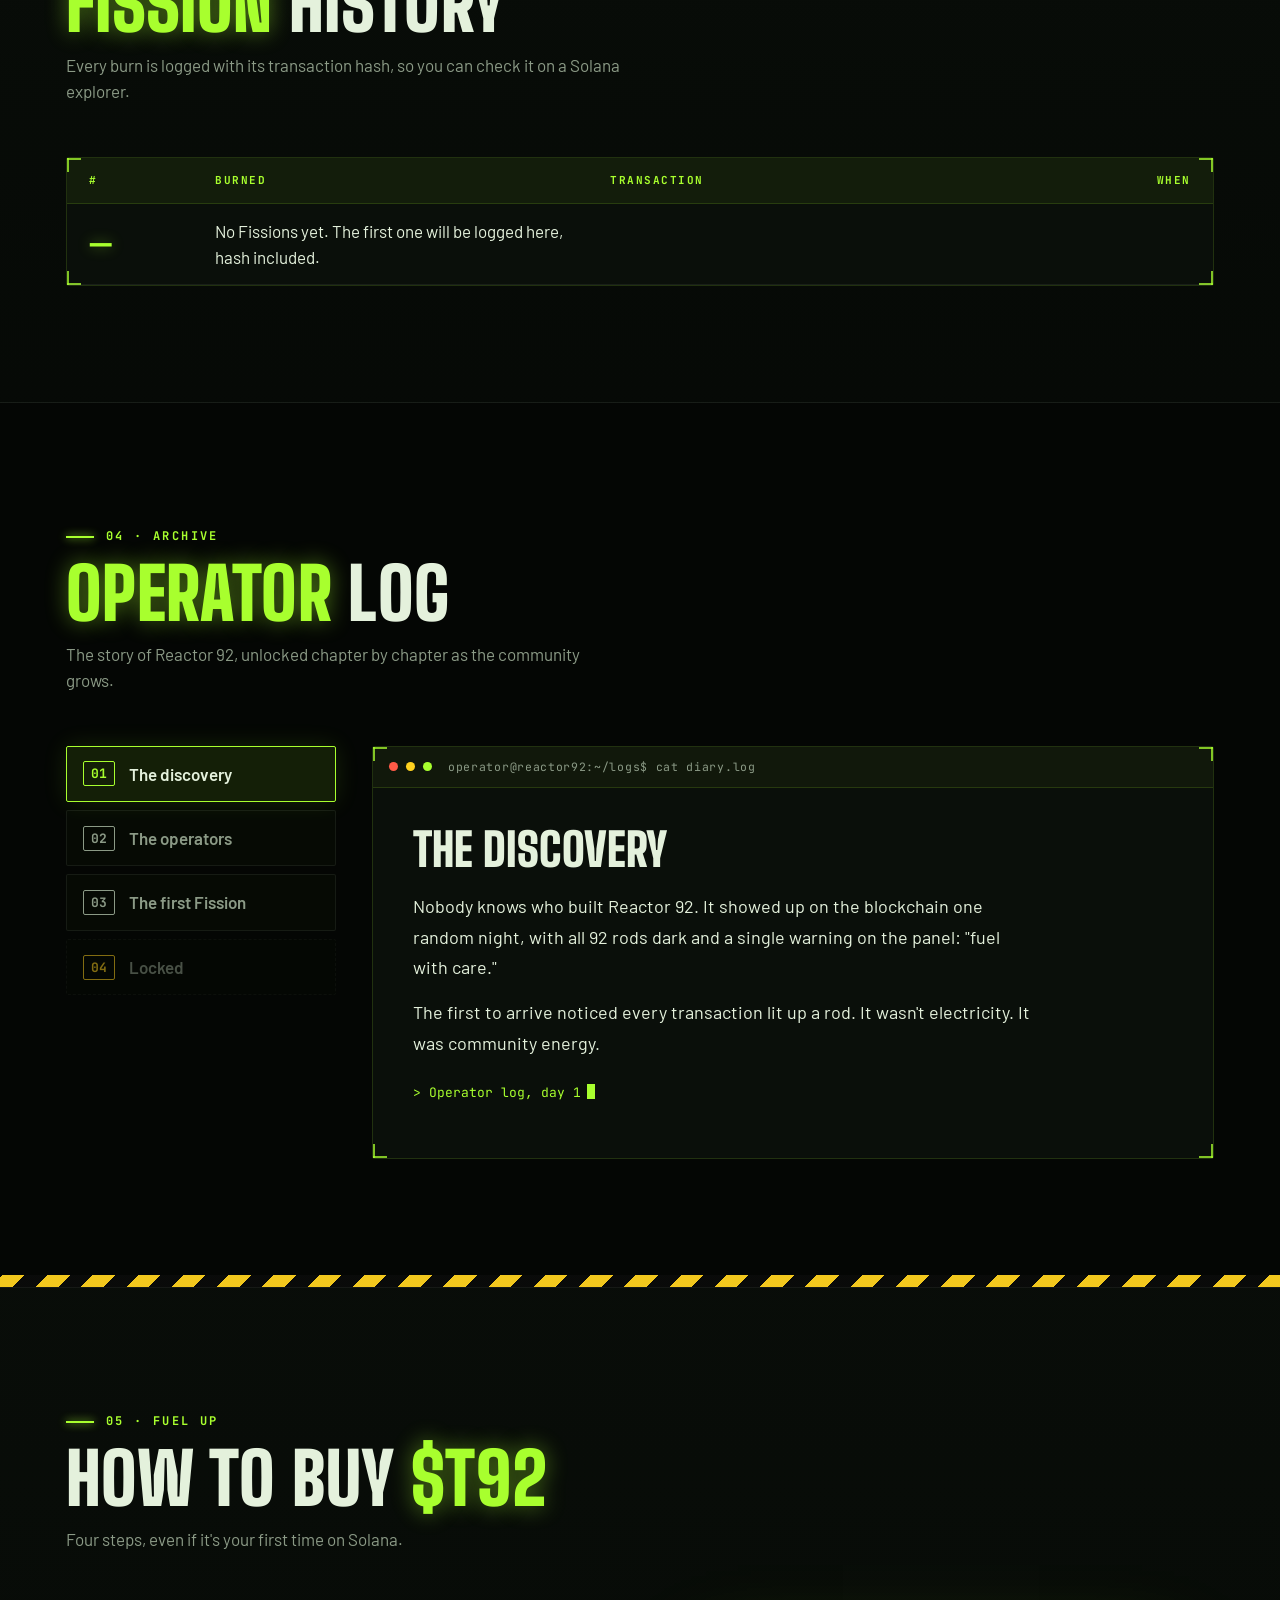
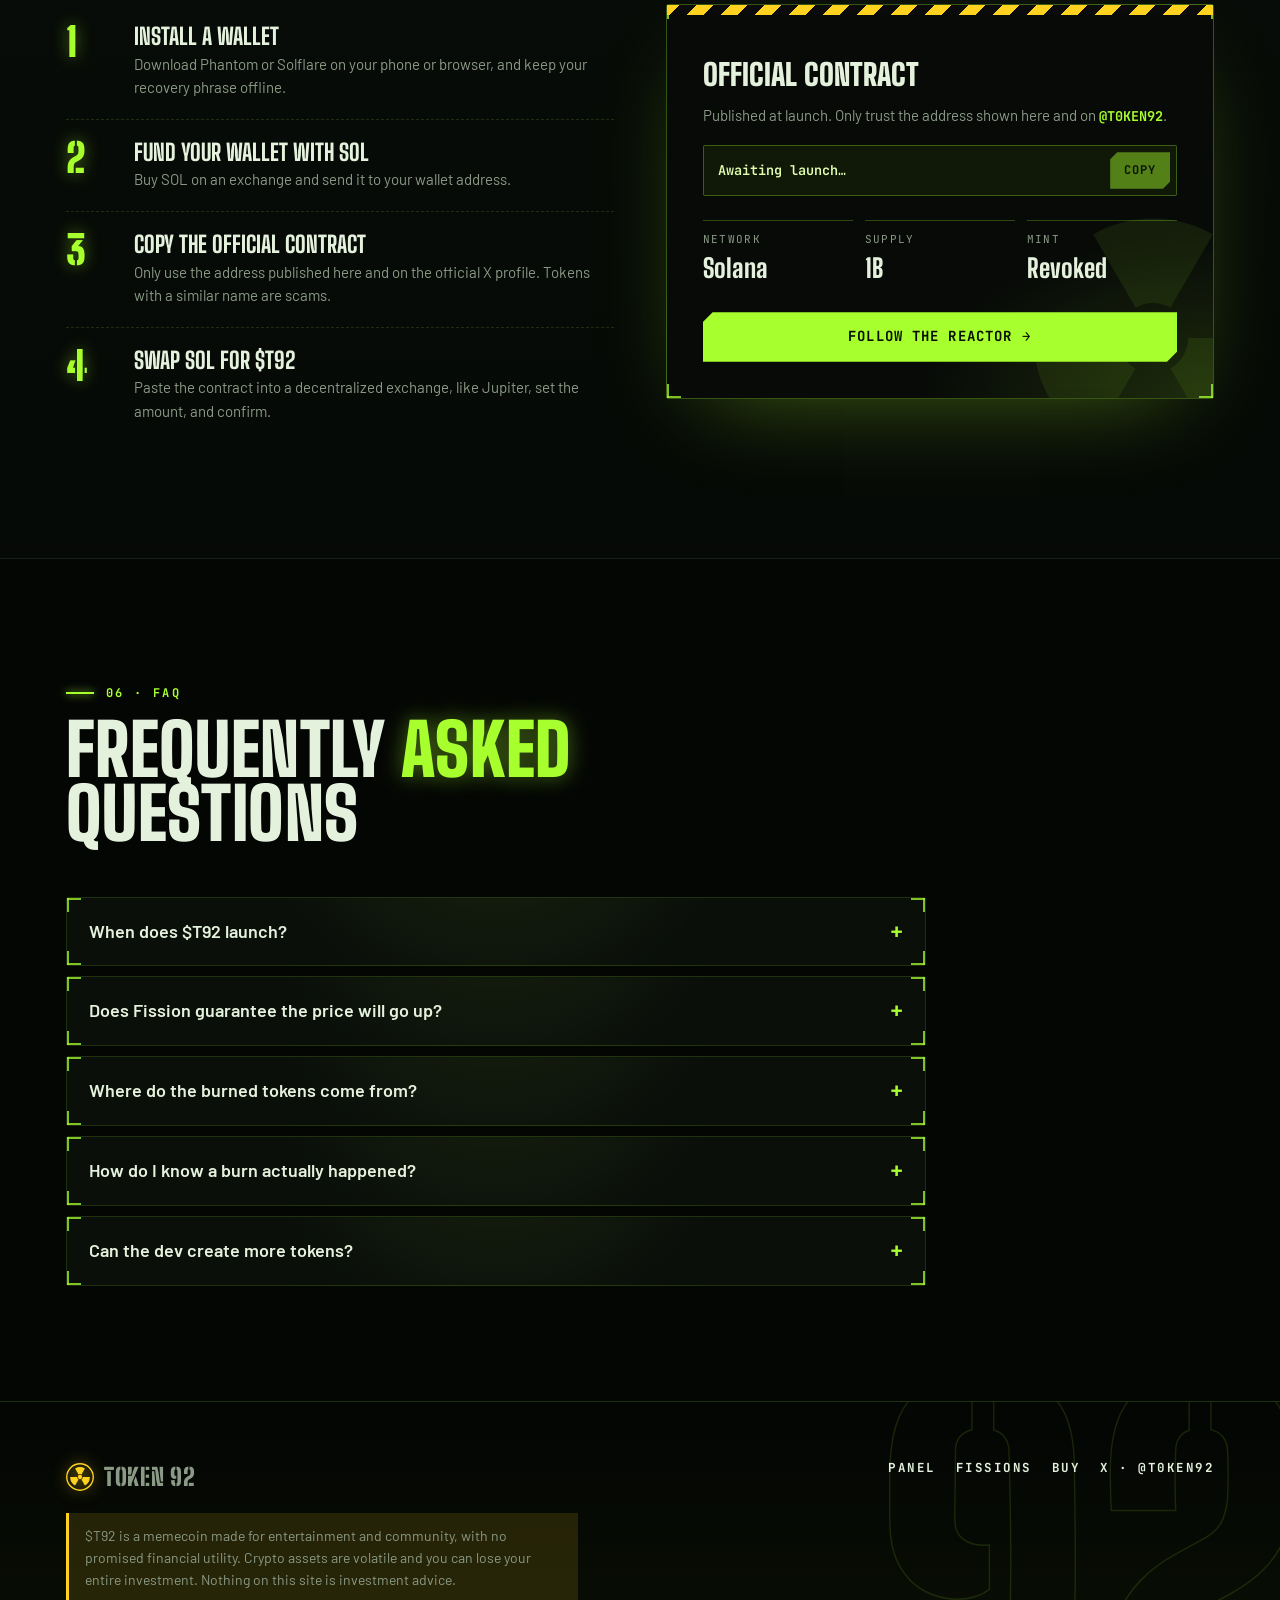
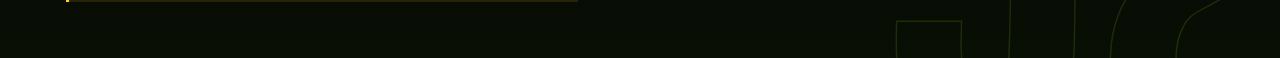
==== commit 87bc9cfa: "Stop displaying the dev wallet address on the site DEV_ADDRESS stays in CONFIG (still needed to excl" ====
--- a/index.html
+++ b/index.html
@@ -194,7 +194,7 @@
       </div>
       <div class="box hud">
         <h3>Public wallets</h3>
-        <p class="sub">Treasury, dev and liquidity wallets, published so anyone can audit them.</p>
+        <p class="sub">Treasury and liquidity wallets, published so anyone can audit them.</p>
         <ul class="wallets" id="walletsList"></ul>
       </div>
     </div>
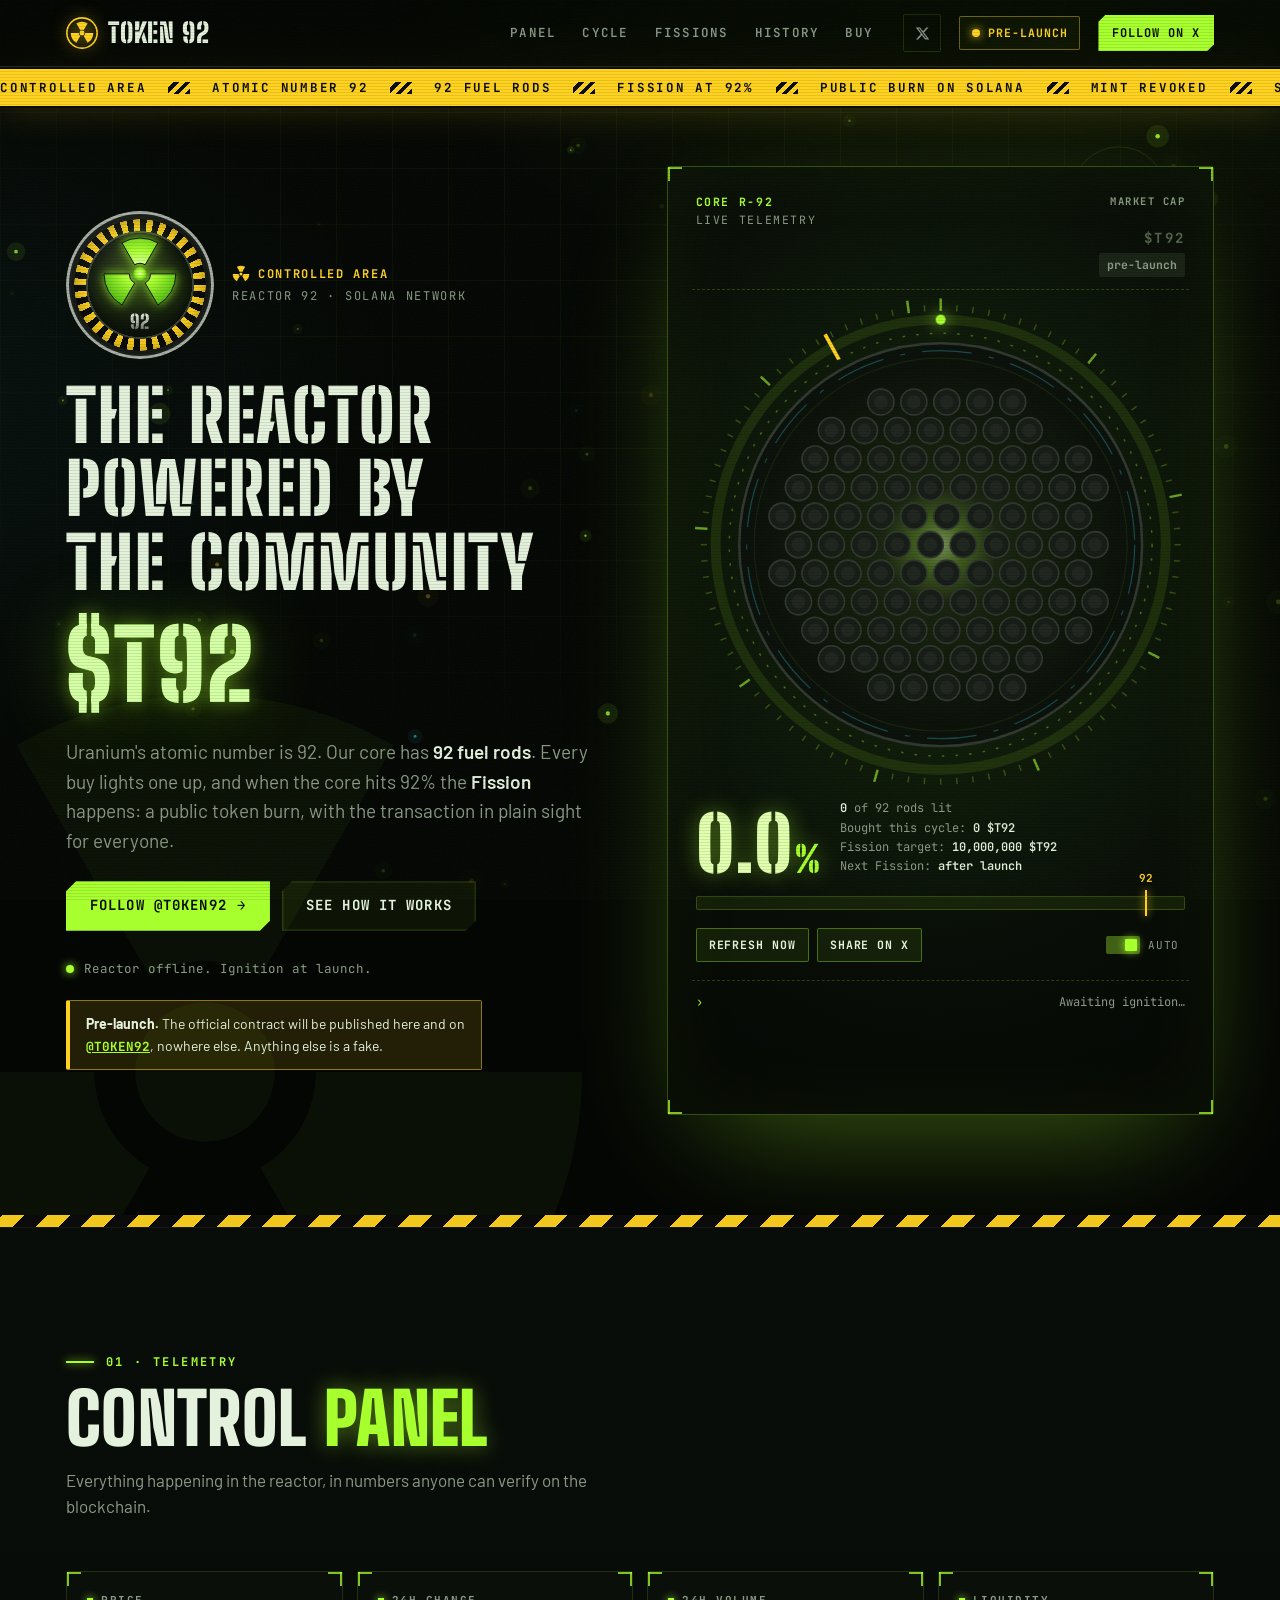
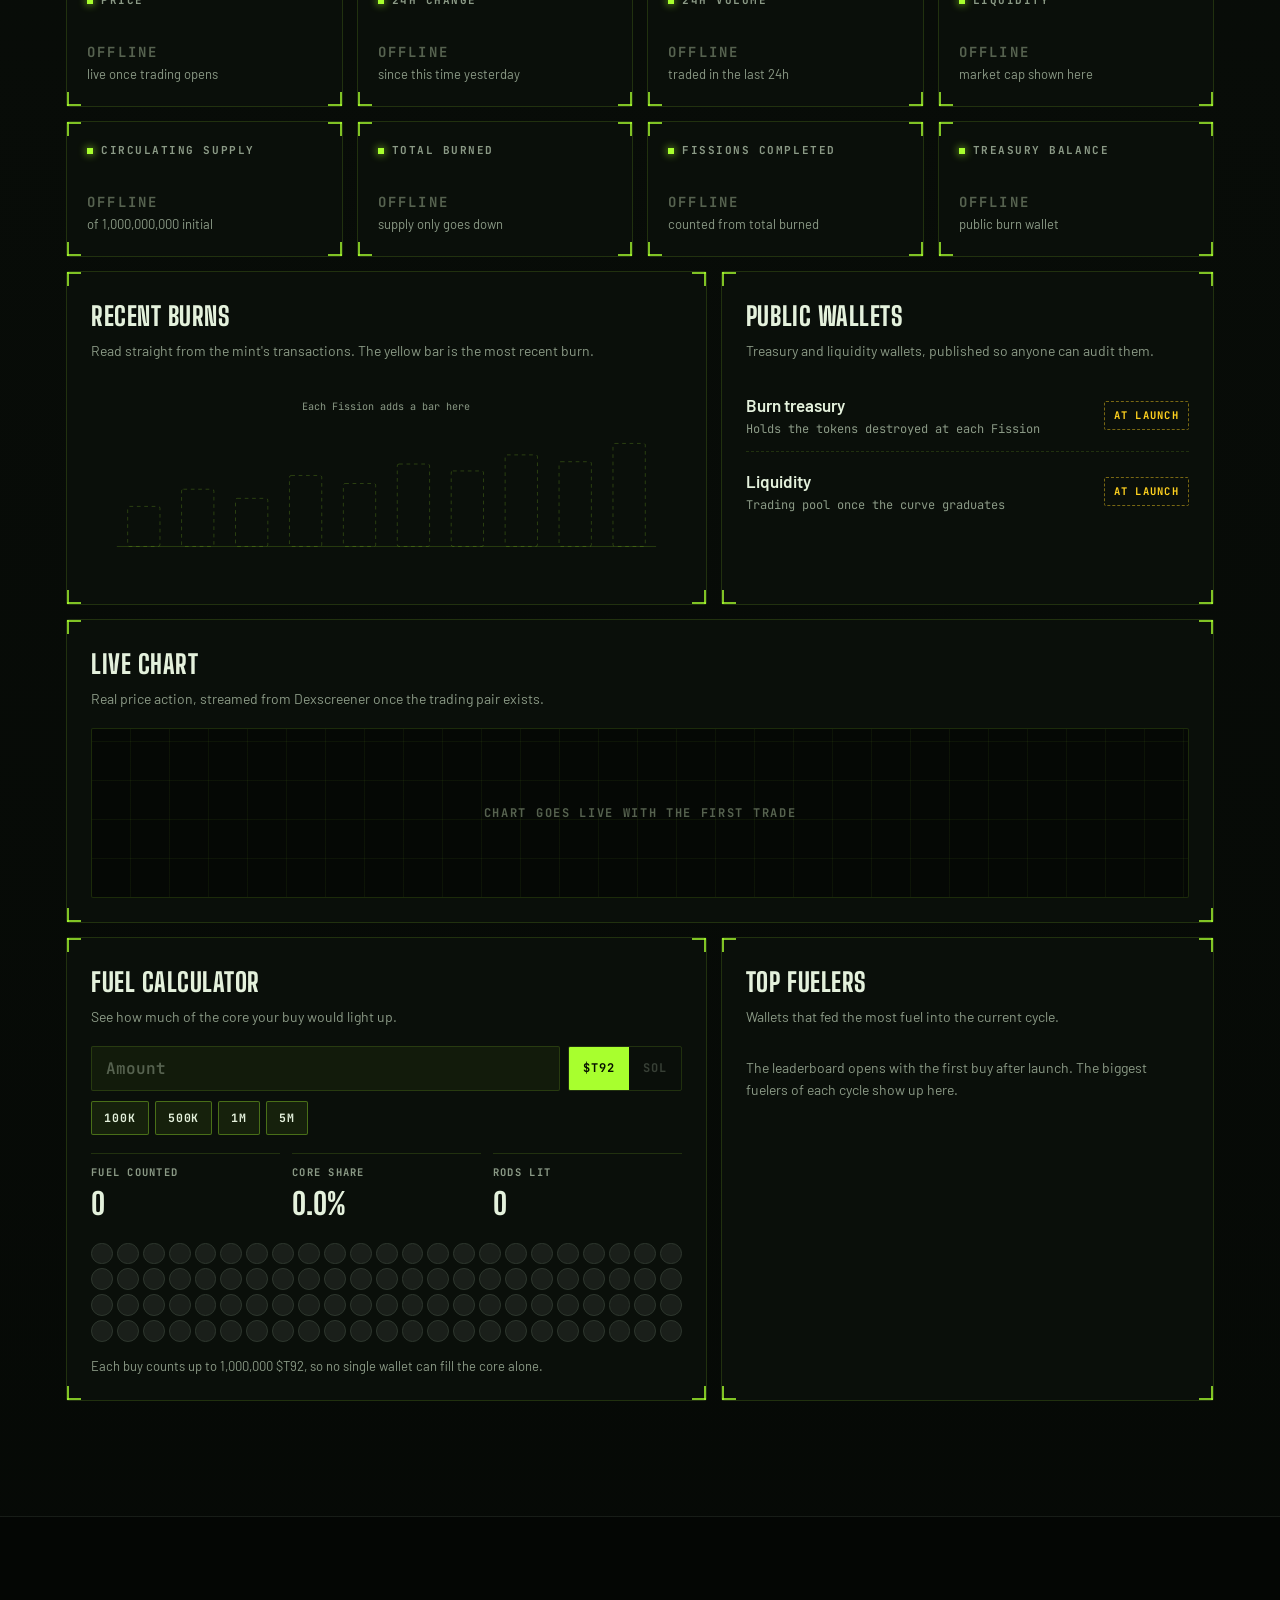
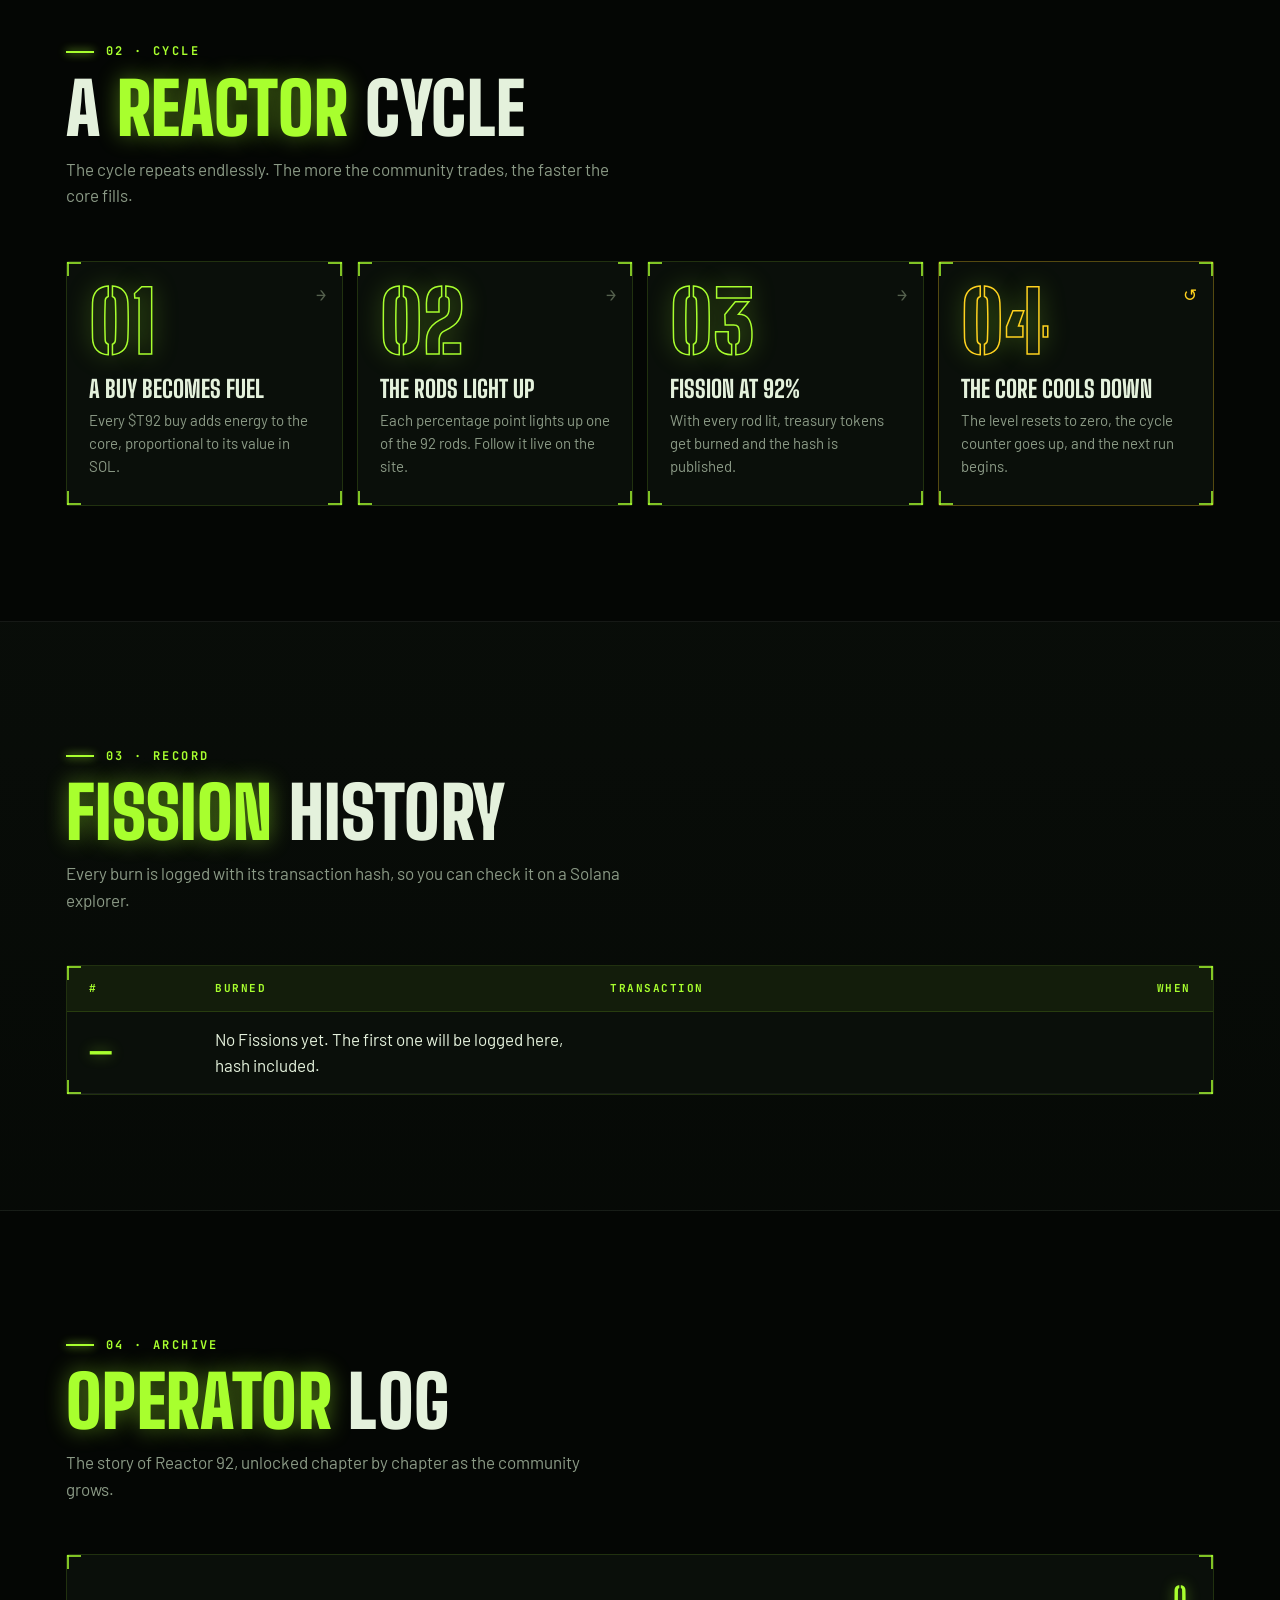
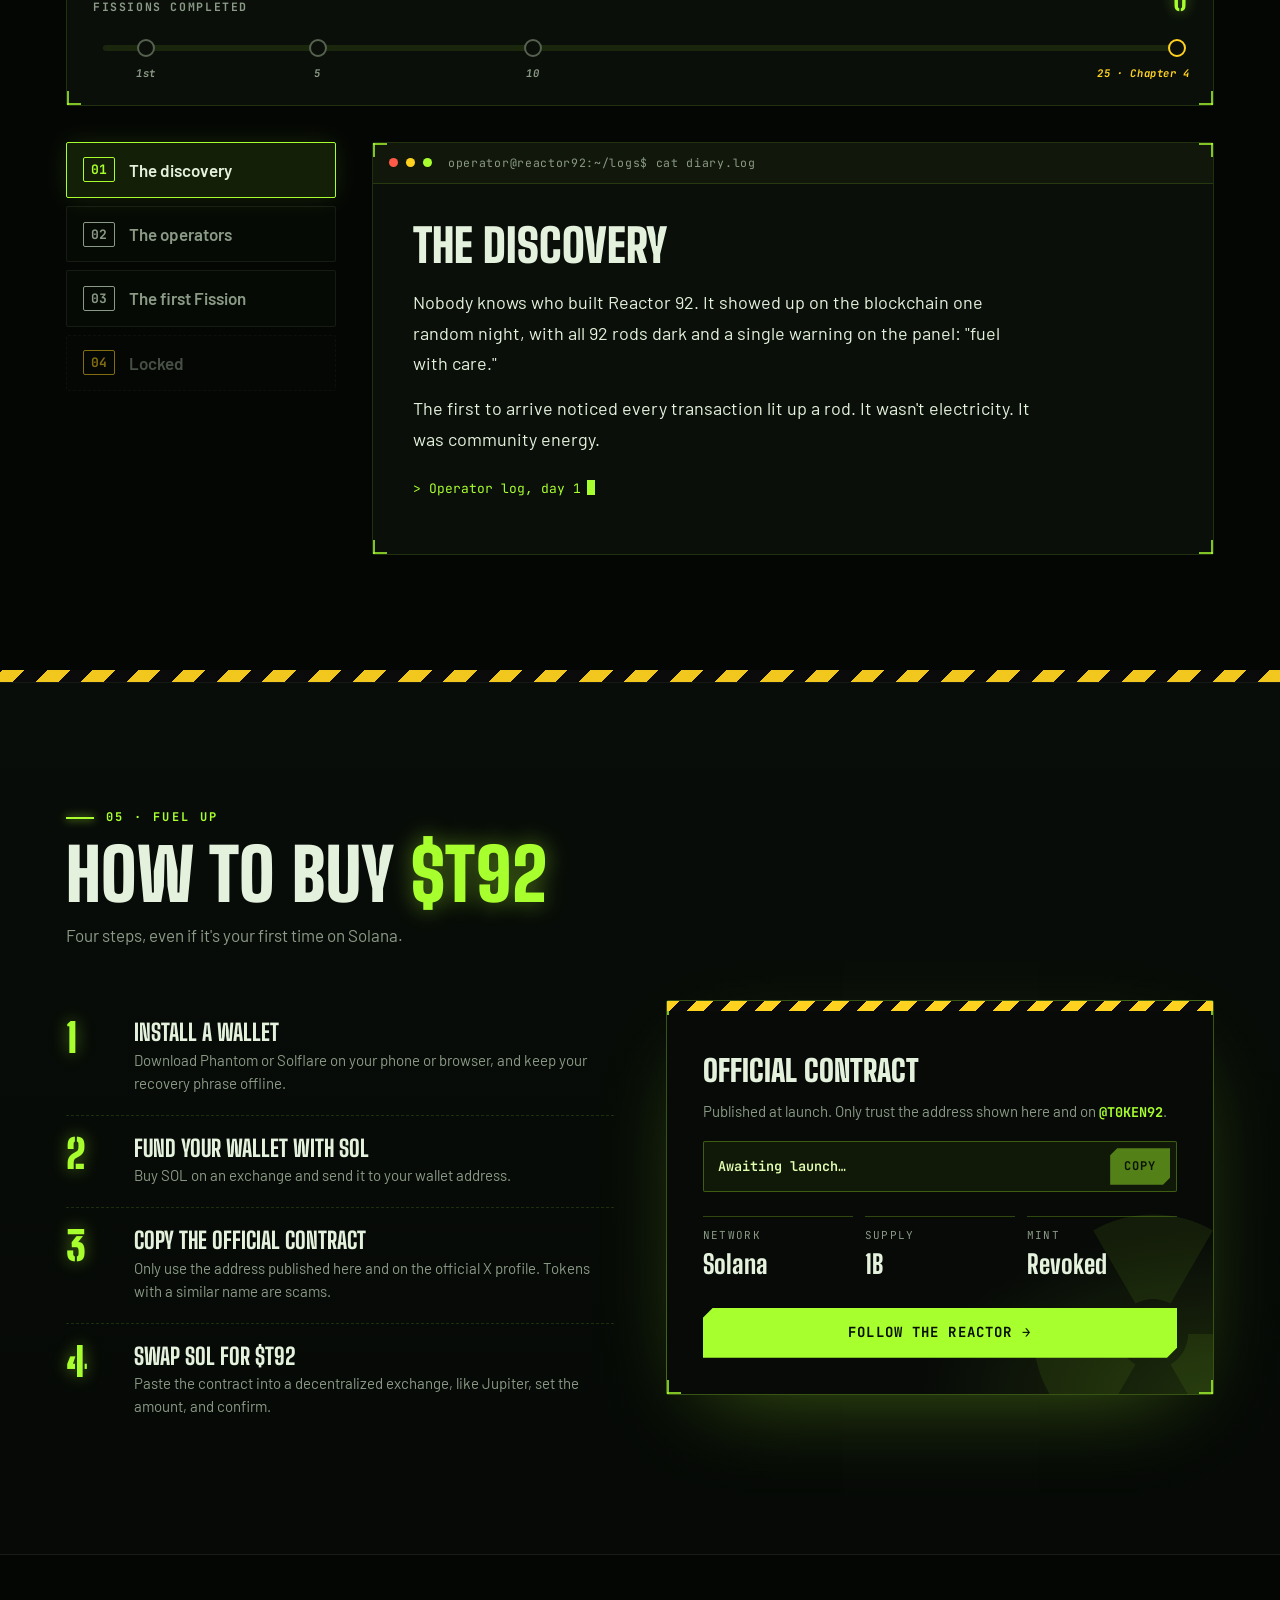
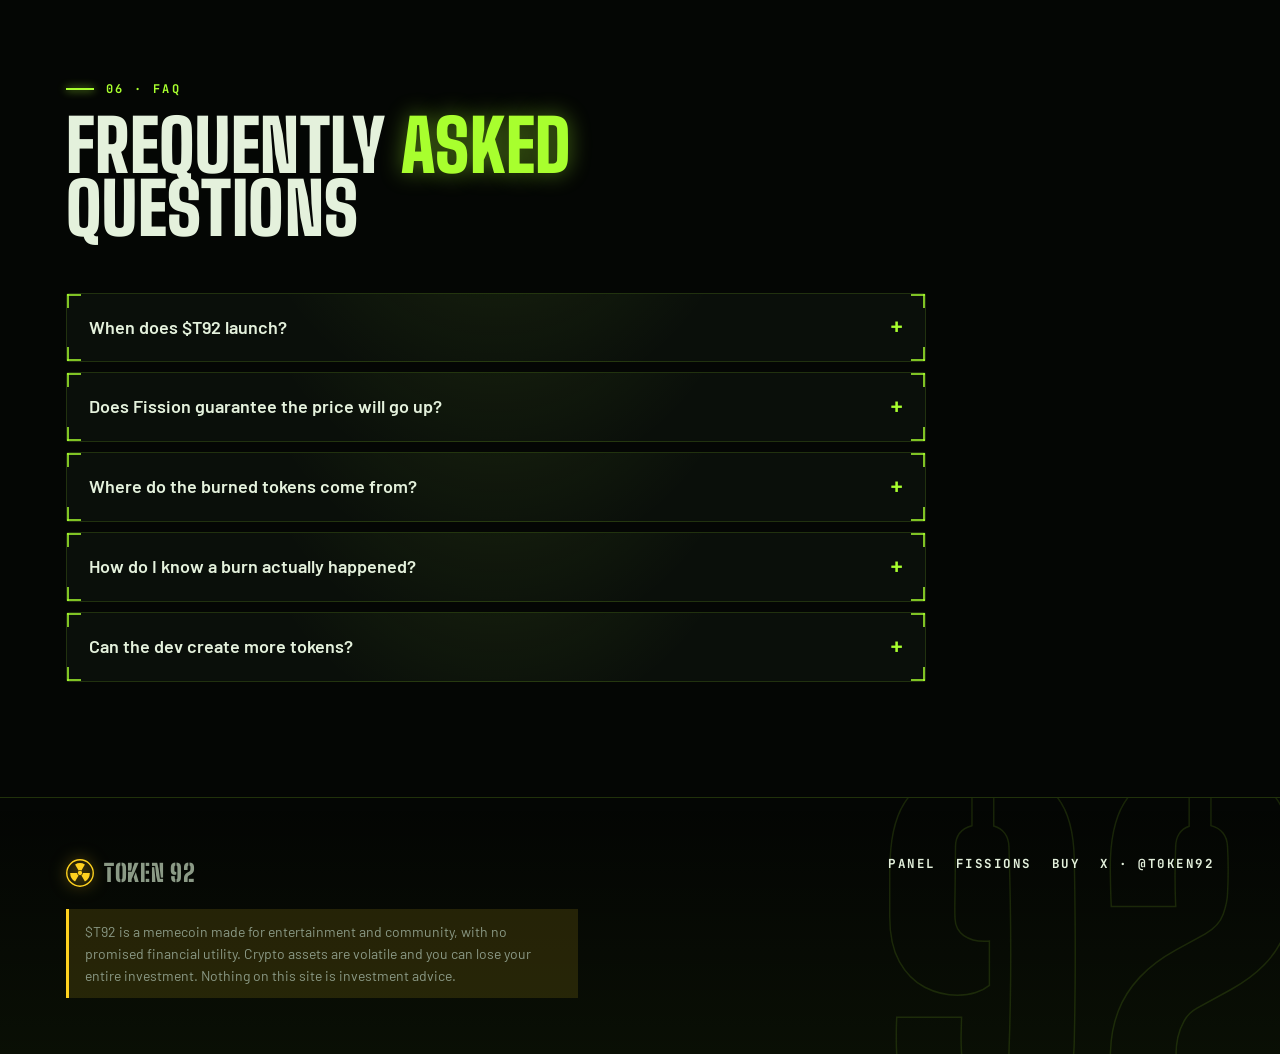
==== commit 4171554f: "Add community features: live chart, fuel calculator, leaderboard, milestones - Dexscreener chart emb" ====
--- a/index.html
+++ b/index.html
@@ -54,6 +54,7 @@
     <a href="#comprar" class="btn btn-main btn-sm" id="topCta">Buy $T92</a>
     <button class="menu-btn" id="menuBtn" aria-label="Open menu" aria-expanded="false" aria-controls="nav"><span></span></button>
   </div>
+  <div class="scroll-progress" id="scrollProg" aria-hidden="true"></div>
 </header>
 
 <div class="band" aria-hidden="true">
@@ -149,12 +150,13 @@
 
         <div class="readout">
           <div class="lvl" aria-live="off"><span id="lvl">0.0</span><small>%</small></div>
-          <div class="meta"><b id="rodCount">0</b> of 92 rods lit<br>Bought this cycle: <b id="treasuryInline">—</b><br>Fission target: <b id="targetInline">—</b></div>
+          <div class="meta"><b id="rodCount">0</b> of 92 rods lit<br>Bought this cycle: <b id="treasuryInline">—</b><br>Fission target: <b id="targetInline">—</b><br>Next Fission: <b id="etaInline">—</b></div>
           <div class="bar" aria-hidden="true"><div class="fill" id="barFill"></div><div class="mark"></div></div>
         </div>
 
         <div class="core-ctrl">
           <button class="chip" id="refreshBtn">Refresh now</button>
+          <button class="chip" id="shareBtn" type="button">Share on X</button>
           <span class="lbl" id="lastUpdate"></span>
           <button class="toggle" id="autoBtn" aria-pressed="true"><span></span>Auto</button>
         </div>
@@ -183,7 +185,7 @@
     <div class="gauges rv">
       <div class="gauge hud"><div class="k">Circulating supply</div><div class="v" id="gSupply"><span class="ph">offline</span></div><div class="s" id="gSupplySub">of 1,000,000,000 initial</div></div>
       <div class="gauge hud"><div class="k">Total burned</div><div class="v" id="gBurn"><span class="ph">offline</span></div><div class="s" id="gBurnPct">supply only goes down</div></div>
-      <div class="gauge hud"><div class="k">Fissions found</div><div class="v" id="gFis"><span class="ph">offline</span></div><div class="s">in the mint's recent transactions</div></div>
+      <div class="gauge hud"><div class="k">Fissions completed</div><div class="v" id="gFis"><span class="ph">offline</span></div><div class="s">counted from total burned</div></div>
       <div class="gauge hud"><div class="k">Treasury balance</div><div class="v" id="gBuys"><span class="ph">offline</span></div><div class="s" id="gSol">public burn wallet</div></div>
     </div>
     <div class="panel-grid rv">
@@ -196,6 +198,44 @@
         <h3>Public wallets</h3>
         <p class="sub">Treasury and liquidity wallets, published so anyone can audit them.</p>
         <ul class="wallets" id="walletsList"></ul>
+      </div>
+    </div>
+
+    <div class="box hud full rv">
+      <h3>Live chart</h3>
+      <p class="sub">Real price action, streamed from Dexscreener once the trading pair exists.</p>
+      <div class="chart-frame" id="chartFrame"><div class="chart-ph" id="chartPh">Chart goes live with the first trade</div></div>
+    </div>
+
+    <div class="panel-grid rv">
+      <div class="box hud">
+        <h3>Fuel calculator</h3>
+        <p class="sub">See how much of the core your buy would light up.</p>
+        <div class="calc-row">
+          <input class="calc-input" id="calcIn" type="text" inputmode="decimal" placeholder="Amount" aria-label="Buy amount" autocomplete="off">
+          <div class="seg" role="group" aria-label="Unit">
+            <button type="button" id="unitT92" aria-pressed="true">$T92</button>
+            <button type="button" id="unitSol" aria-pressed="false" disabled title="Available once trading opens">SOL</button>
+          </div>
+        </div>
+        <div class="chips" id="calcChips">
+          <button type="button" class="chip" data-amt="100000">100K</button>
+          <button type="button" class="chip" data-amt="500000">500K</button>
+          <button type="button" class="chip" data-amt="1000000">1M</button>
+          <button type="button" class="chip" data-amt="5000000">5M</button>
+        </div>
+        <div class="calc-out">
+          <div><span>Fuel counted</span><b id="calcFuel">0</b></div>
+          <div><span>Core share</span><b id="calcPct">0%</b></div>
+          <div><span>Rods lit</span><b id="calcRods">0</b></div>
+        </div>
+        <div class="calc-rods" id="calcRodsViz" aria-hidden="true"></div>
+        <p class="calc-note" id="calcNote">Each buy counts up to the per-buy cap, so no single wallet can fill the core alone.</p>
+      </div>
+      <div class="box hud">
+        <h3>Top fuelers</h3>
+        <p class="sub">Wallets that fed the most fuel into the current cycle.</p>
+        <ol class="board" id="board"></ol>
       </div>
     </div>
   </div>
@@ -241,6 +281,10 @@
       <span class="kicker">04 · Archive</span>
       <h2><em>Operator</em> log</h2>
       <p>The story of Reactor 92, unlocked chapter by chapter as the community grows.</p>
+    </div>
+    <div class="milestones hud rv">
+      <div class="ms-head"><span>Fissions completed</span><b id="msCount">0</b></div>
+      <div class="ms-track" id="msTrack"><div class="ms-fill" id="msFill"></div></div>
     </div>
     <div class="lore rv">
       <div class="tabs" role="tablist" aria-label="Chapters">
@@ -317,6 +361,7 @@
           <a id="lnkDex" target="_blank" rel="noopener">Dexscreener</a>
           <a id="lnkScan" target="_blank" rel="noopener">Solscan</a>
           <a id="lnkPump" target="_blank" rel="noopener">pump.fun</a>
+          <a id="lnkJup" target="_blank" rel="noopener">Buy on Jupiter</a>
         </div>
         <div class="facts">
           <div><span>Network</span><b>Solana</b></div>
@@ -362,6 +407,10 @@
 
 <div class="flash" id="flash" aria-hidden="true"></div>
 <div class="toast" id="toast" role="status" aria-live="polite"></div>
+<div class="mbar" id="mbar">
+  <span>Core <b id="mbarPct">0.0%</b></span>
+  <a class="btn btn-main btn-sm" id="mbarCta" href="#comprar">Buy $T92</a>
+</div>
 
 <script src="js/app.js" defer></script>
 </body>
--- a/css/style.css
+++ b/css/style.css
@@ -386,6 +386,73 @@
 .rv-on .rv{opacity:0;transform:translateY(26px);transition:opacity .8s ease,transform .8s cubic-bezier(.2,.7,.2,1)}
 .rv-on .rv.in{opacity:1;transform:none}
 
+/* ---------- Scroll progress ---------- */
+.scroll-progress{position:absolute;left:0;bottom:-1px;height:2px;width:0;background:linear-gradient(90deg,var(--rad),var(--hazard));box-shadow:0 0 10px var(--rad-glow);pointer-events:none}
+
+/* ---------- Rods: flash when new fuel arrives ---------- */
+.rod.new .halo{opacity:.95;transition:none}
+.rod.new .fuel{fill:#fff}
+
+/* ---------- Live chart ---------- */
+.box.full{margin-top:14px}
+.chart-frame{position:relative;width:100%;aspect-ratio:16/7;border:1px solid var(--line);border-radius:2px;overflow:hidden;background:#050805}
+.chart-frame:not(.on){aspect-ratio:auto;height:170px}
+.chart-frame iframe{position:absolute;inset:0;width:100%;height:100%;border:0}
+.chart-ph{position:absolute;inset:0;display:grid;place-items:center;text-align:center;padding:20px;font-family:var(--mono);font-size:12px;font-weight:700;letter-spacing:.14em;text-transform:uppercase;color:var(--dim);
+  background:repeating-linear-gradient(0deg,transparent 0 38px,rgba(168,255,46,.05) 38px 39px),repeating-linear-gradient(90deg,transparent 0 38px,rgba(168,255,46,.05) 38px 39px)}
+
+/* ---------- Fuel calculator ---------- */
+.calc-row{display:flex;gap:8px;align-items:stretch}
+.calc-input{flex:1;min-width:0;background:rgba(168,255,46,.05);border:1px solid var(--line);border-radius:2px;color:var(--ink);font-family:var(--mono);font-size:16px;font-weight:600;padding:11px 14px;transition:border-color .2s,box-shadow .2s}
+.calc-input::placeholder{color:var(--dim)}
+.calc-input:focus{outline:none;border-color:var(--rad);box-shadow:0 0 0 3px var(--rad-soft)}
+.seg{display:flex;border:1px solid var(--line);border-radius:2px;overflow:hidden;flex-shrink:0}
+.seg button{background:none;border:0;padding:0 14px;font-family:var(--mono);font-size:12px;font-weight:700;letter-spacing:.08em;color:var(--muted);transition:background .2s,color .2s}
+.seg button[aria-pressed="true"]{background:var(--rad);color:#071000}
+.seg button:disabled{opacity:.35;cursor:not-allowed}
+.chips{display:flex;flex-wrap:wrap;gap:6px;margin-top:10px}
+.calc-out{display:grid;grid-template-columns:repeat(3,minmax(0,1fr));gap:12px;margin-top:18px}
+.calc-out div{border-top:1px solid var(--line);padding-top:10px;min-width:0}
+.calc-out span{display:block;font-family:var(--mono);font-size:10.5px;font-weight:700;letter-spacing:.12em;text-transform:uppercase;color:var(--muted)}
+.calc-out b{display:block;font-family:var(--display);font-weight:800;font-size:clamp(22px,2.4vw,30px);font-variant-numeric:tabular-nums;overflow-wrap:anywhere}
+.calc-rods{display:grid;grid-template-columns:repeat(23,1fr);gap:4px;margin-top:16px}
+.calc-rods i{aspect-ratio:1;border-radius:50%;background:#1A1F1A;border:1px solid #2F382F;transition:background .25s,box-shadow .25s,border-color .25s}
+.calc-rods i.had{background:#3A4A1E;border-color:#56702A}
+.calc-rods i.on{background:var(--rad-hi);border-color:var(--rad);box-shadow:0 0 6px var(--rad)}
+.calc-note{margin:14px 0 0;font-size:13px;color:var(--muted)}
+.calc-note.warn{color:var(--hazard)}
+
+/* ---------- Top fuelers ---------- */
+.board{list-style:none;margin:0;padding:0}
+.board li{display:grid;grid-template-columns:30px minmax(0,1fr) auto;gap:4px 10px;align-items:center;padding:11px 0;border-bottom:1px dashed var(--line);font-family:var(--mono);font-size:13px}
+.board li:last-child{border-bottom:0}
+.board .rk{color:var(--muted);font-weight:700}
+.board li:first-child .rk{color:var(--hazard);text-shadow:0 0 8px rgba(255,210,31,.5)}
+.board .w{color:var(--ink);overflow:hidden;text-overflow:ellipsis;white-space:nowrap}
+.board .w a{color:inherit;text-decoration:none}
+.board .w a:hover{color:var(--rad)}
+.board .amt{color:var(--rad);font-weight:700}
+.board .meter{grid-column:2 / -1;height:3px;background:rgba(168,255,46,.1);border-radius:2px;overflow:hidden}
+.board .meter i{display:block;height:100%;background:var(--rad);box-shadow:0 0 6px var(--rad);transition:width .5s ease}
+.board li.empty{display:block;color:var(--muted);font-family:var(--body);font-size:14px;border:0;line-height:1.6}
+
+/* ---------- Milestones ---------- */
+.milestones{padding:20px 26px 8px;margin-bottom:clamp(24px,3vw,36px)}
+.ms-head{display:flex;justify-content:space-between;align-items:baseline;gap:12px;font-family:var(--mono);font-size:11.5px;font-weight:700;letter-spacing:.14em;text-transform:uppercase;color:var(--muted)}
+.ms-head b{font-family:var(--stencil);font-size:32px;letter-spacing:0;color:var(--rad);text-shadow:0 0 14px var(--rad-glow)}
+.ms-track{position:relative;height:6px;background:rgba(168,255,46,.1);border-radius:3px;margin:20px 10px 46px}
+.ms-fill{position:absolute;inset:0 auto 0 0;width:0;background:linear-gradient(90deg,#3E9A10,var(--rad));border-radius:3px;box-shadow:0 0 12px var(--rad-glow);transition:width .8s ease}
+.ms-stop{position:absolute;top:50%;width:18px;height:18px;margin:-9px 0 0 -9px;border-radius:50%;background:var(--panel);border:2px solid var(--dim);transition:background .3s,border-color .3s,box-shadow .3s}
+.ms-stop.done{border-color:var(--rad);background:var(--rad);box-shadow:0 0 12px var(--rad)}
+.ms-stop.key{border-color:var(--hazard)}
+.ms-stop.key.done{background:var(--hazard);box-shadow:0 0 12px var(--hazard)}
+.ms-stop span{position:absolute;top:24px;left:50%;transform:translateX(-50%);white-space:nowrap;font-family:var(--mono);font-size:10.5px;font-weight:700;letter-spacing:.06em;color:var(--muted)}
+.ms-stop.done span{color:var(--rad)}
+.ms-stop.key span{left:auto;right:-6px;transform:none;color:var(--hazard)}
+
+/* ---------- Mobile action bar ---------- */
+.mbar{display:none}
+
 /* ---------- Responsive ---------- */
 @media (max-width:1060px){
   .nav a{padding:8px 8px;letter-spacing:.06em}
@@ -394,7 +461,7 @@
   .hero .wrap{grid-template-columns:1fr}
   .core-wrap{max-width:620px;width:100%;margin:0 auto}
   .gauges{grid-template-columns:repeat(2,minmax(0,1fr))}
-  .panel-grid,.buy,.lore{grid-template-columns:1fr}
+  .panel-grid,.buy,.lore{grid-template-columns:minmax(0,1fr)}
   .tabs{grid-template-columns:repeat(4,minmax(0,1fr))}
   .tab{grid-template-columns:1fr;gap:8px;text-align:center;padding:12px 8px;justify-items:center}
   .tab span{font-size:13px}
@@ -413,9 +480,17 @@
   .hist-row .c{grid-row:1 / span 3;align-self:start}
   .hist-row .t{text-align:left}
   footer .wrap{grid-template-columns:1fr}
+  .chart-frame{aspect-ratio:auto;height:420px}
+  .mbar{position:fixed;left:0;right:0;bottom:0;z-index:45;display:flex;align-items:center;justify-content:space-between;gap:12px;padding:10px 16px calc(10px + env(safe-area-inset-bottom,0px));background:rgba(4,6,4,.94);-webkit-backdrop-filter:blur(12px);backdrop-filter:blur(12px);border-top:1px solid var(--line);font-family:var(--mono);font-size:12px;font-weight:700;letter-spacing:.1em;text-transform:uppercase;color:var(--muted)}
+  .mbar b{color:var(--rad);font-size:15px;margin-left:6px;text-shadow:0 0 10px var(--rad-glow)}
+  body{padding-bottom:64px}
+  .toast{bottom:calc(78px + env(safe-area-inset-bottom,0px))}
 }
 @media (max-width:520px){
-  body{font-size:16px}
+  body{font-size:16px;padding-bottom:64px}
+  .calc-out{gap:8px}
+  .calc-rods{grid-template-columns:repeat(16,1fr)}
+  .milestones{padding:18px 16px 4px}
   .brand{font-size:23px}
   .brand svg{width:26px;height:26px}
   .status span{display:none}
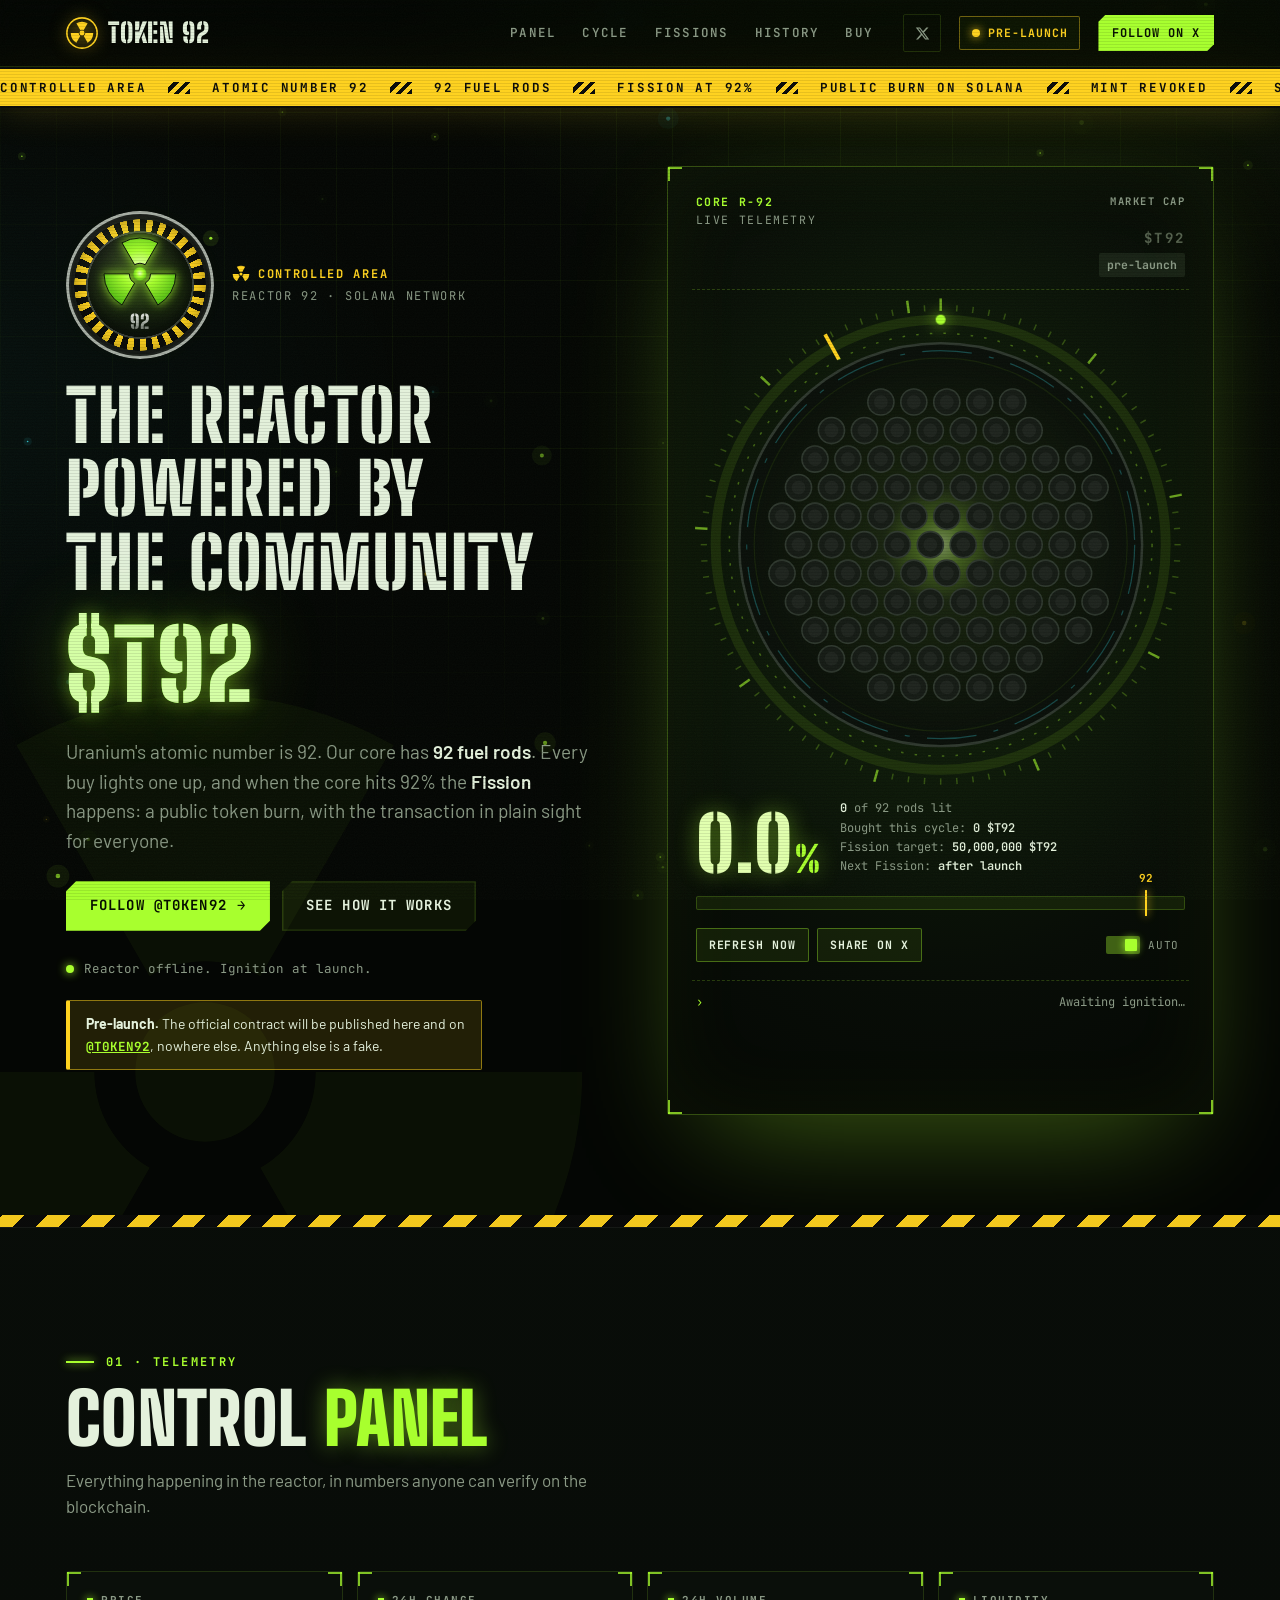
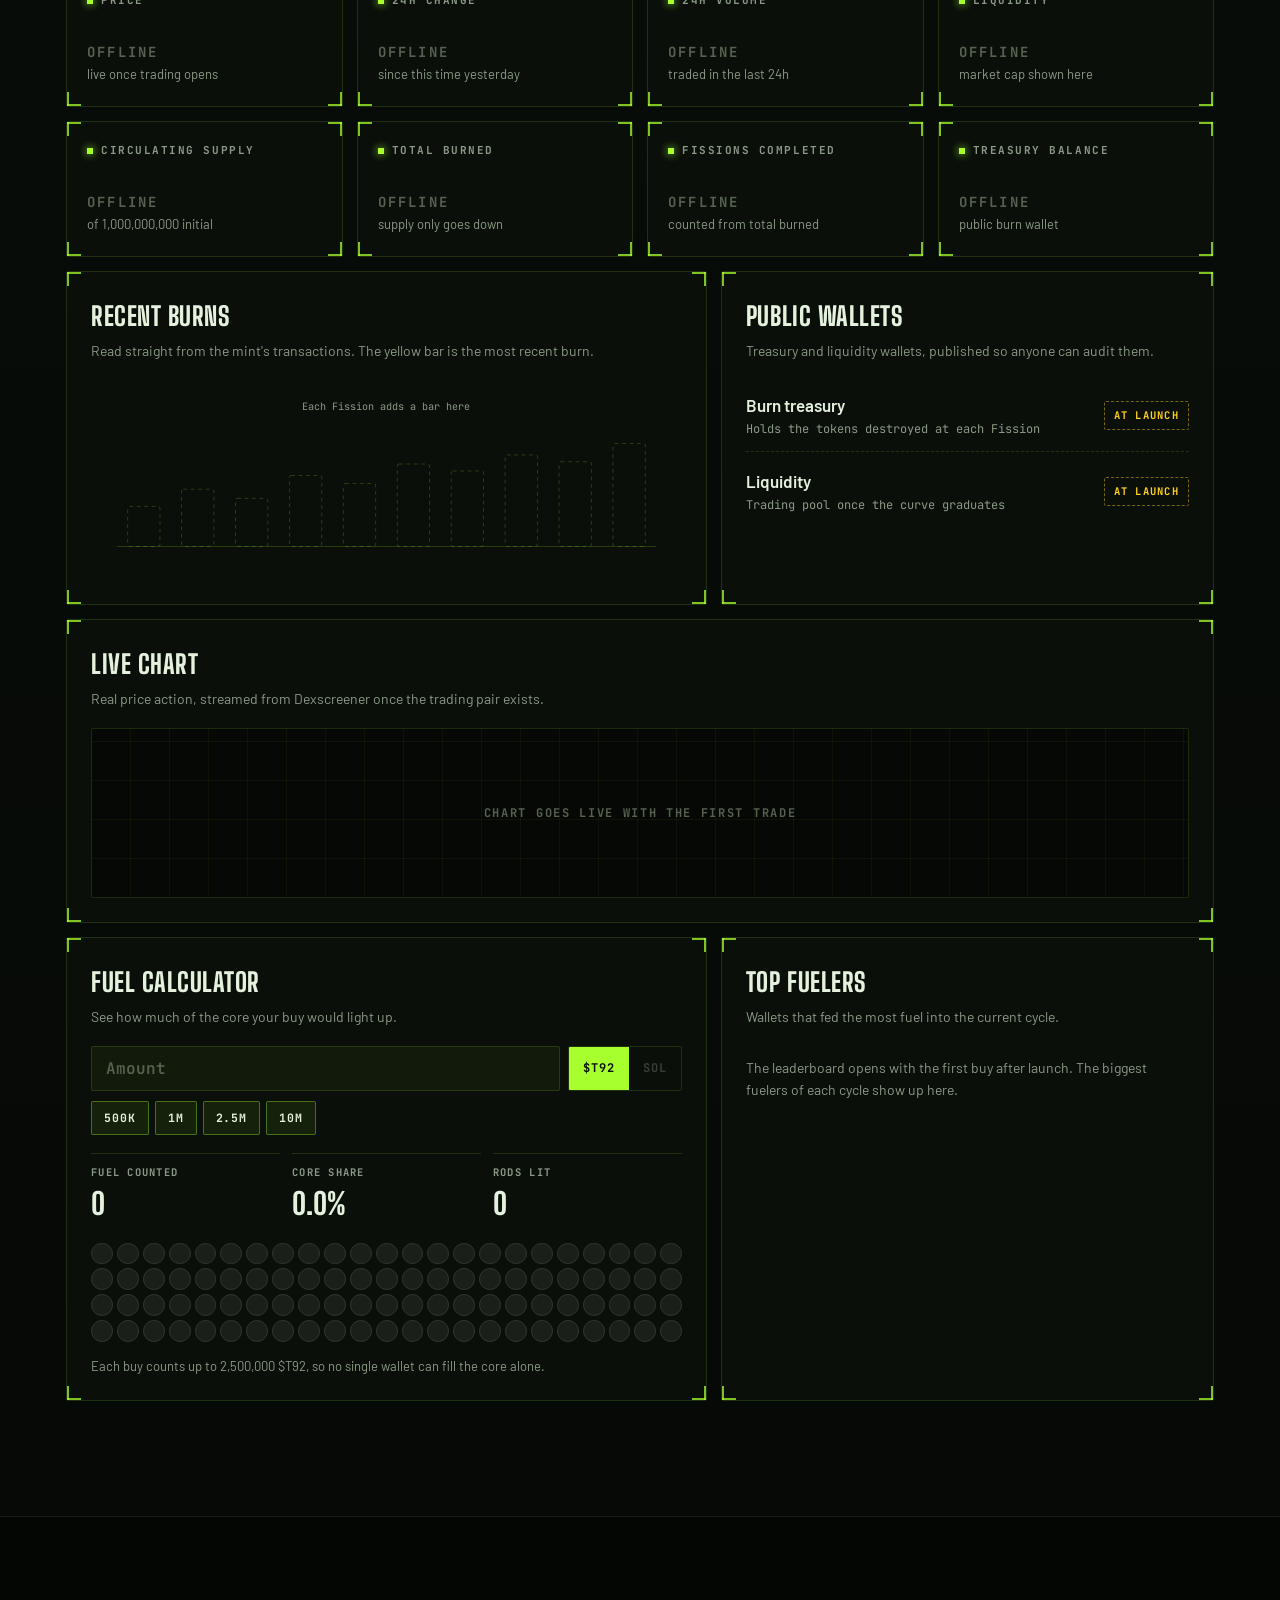
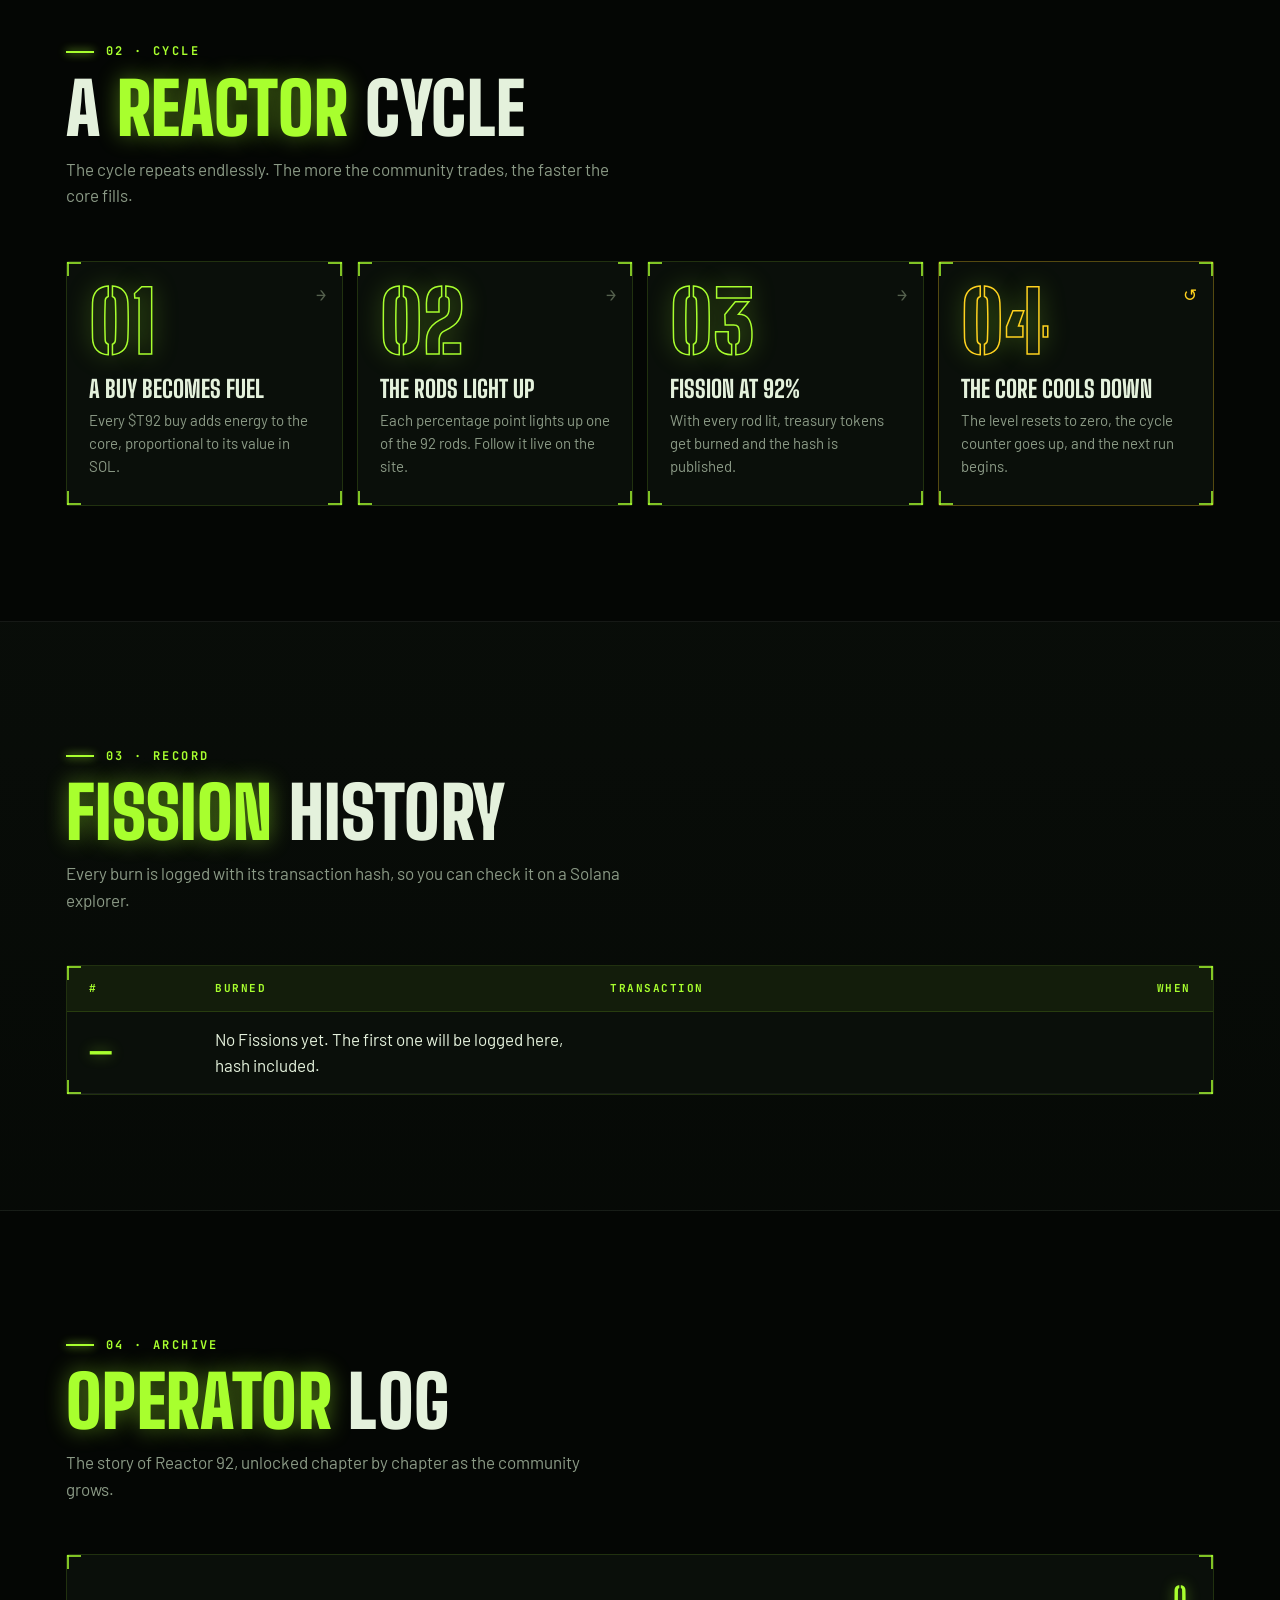
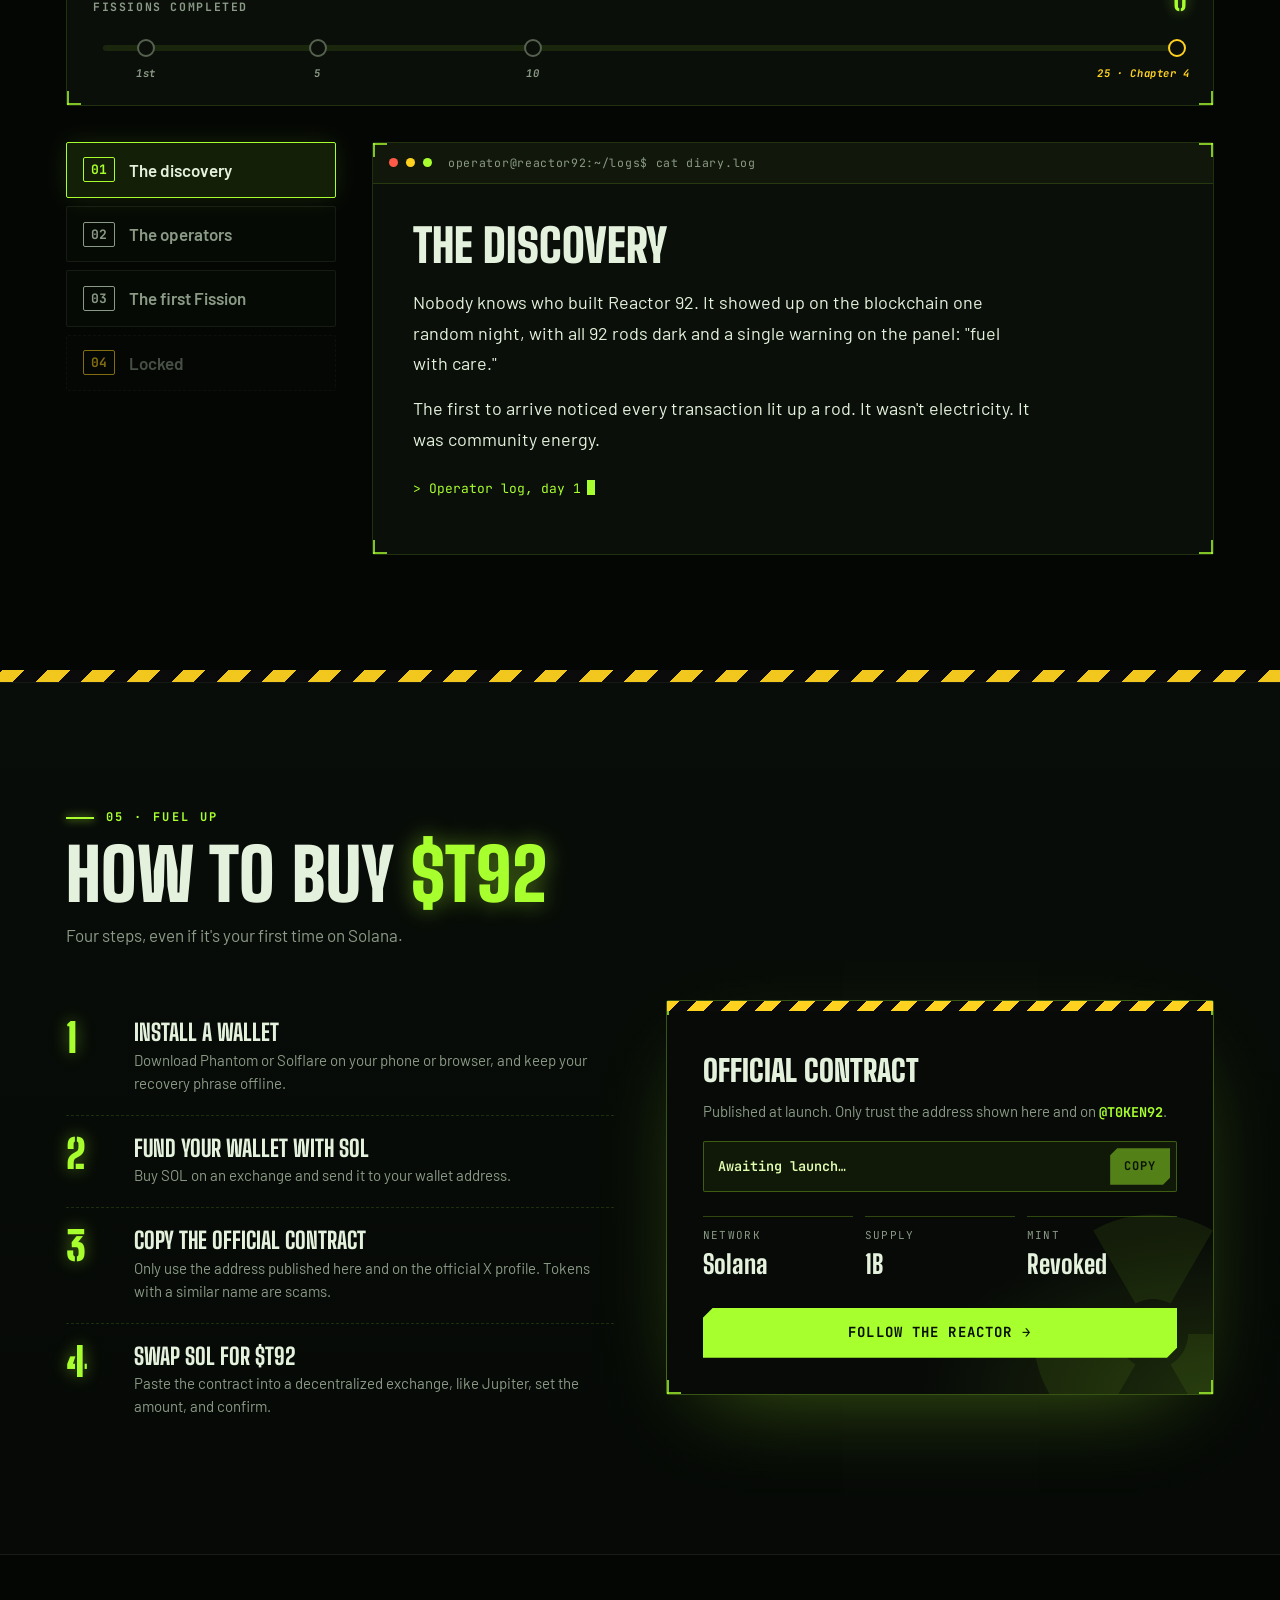
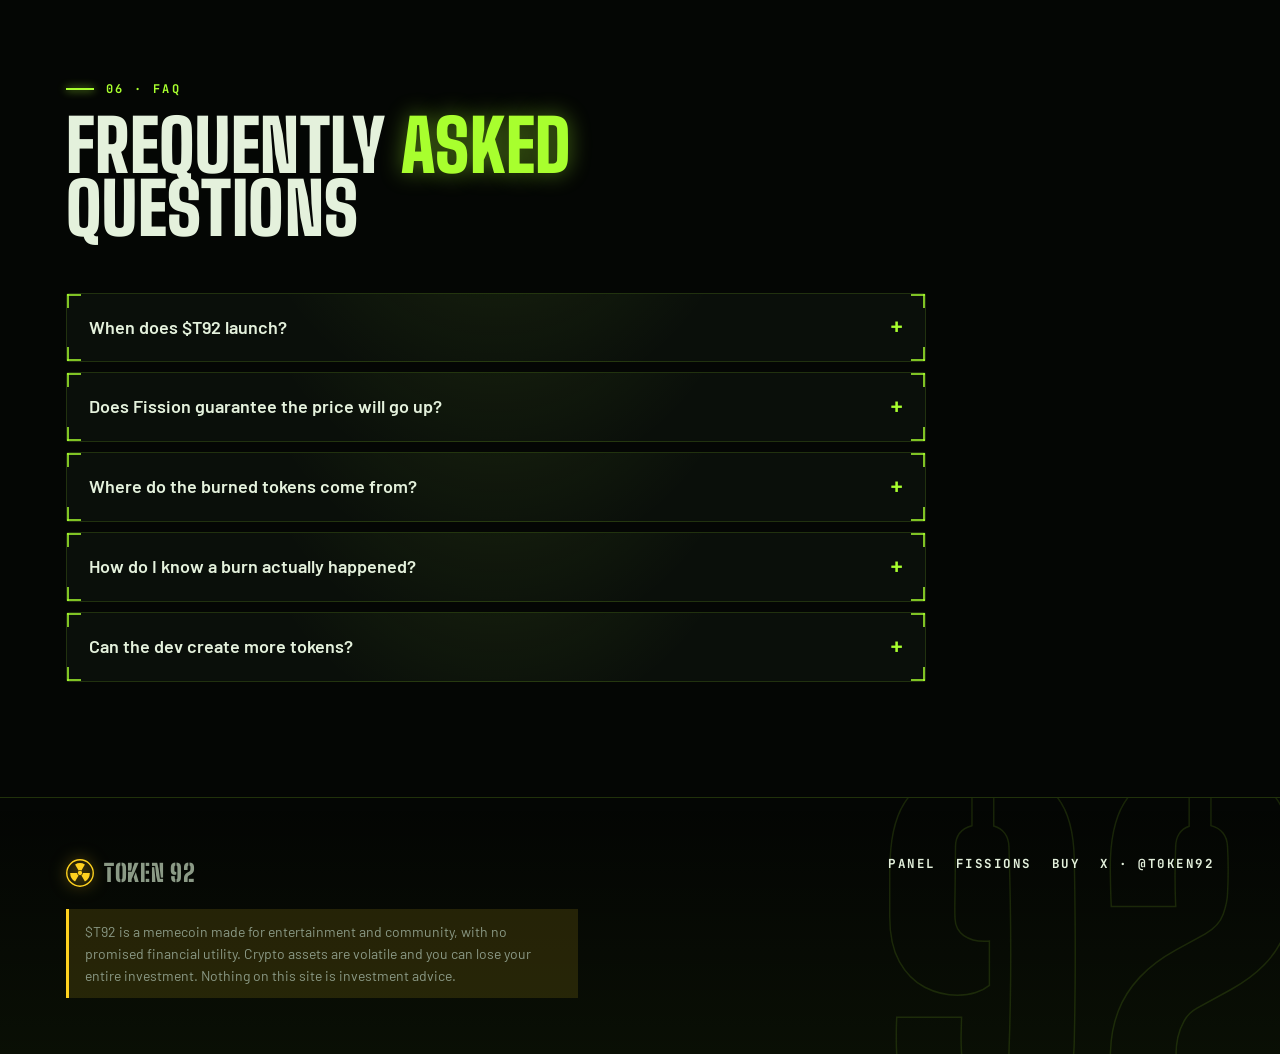
==== commit ee907962: "Raise Fission target to 50M, only project burns count as Fissions - FISSION_VOLUME_TARGET 50M (5% of" ====
--- a/index.html
+++ b/index.html
@@ -219,10 +219,10 @@
           </div>
         </div>
         <div class="chips" id="calcChips">
-          <button type="button" class="chip" data-amt="100000">100K</button>
           <button type="button" class="chip" data-amt="500000">500K</button>
           <button type="button" class="chip" data-amt="1000000">1M</button>
-          <button type="button" class="chip" data-amt="5000000">5M</button>
+          <button type="button" class="chip" data-amt="2500000">2.5M</button>
+          <button type="button" class="chip" data-amt="10000000">10M</button>
         </div>
         <div class="calc-out">
           <div><span>Fuel counted</span><b id="calcFuel">0</b></div>
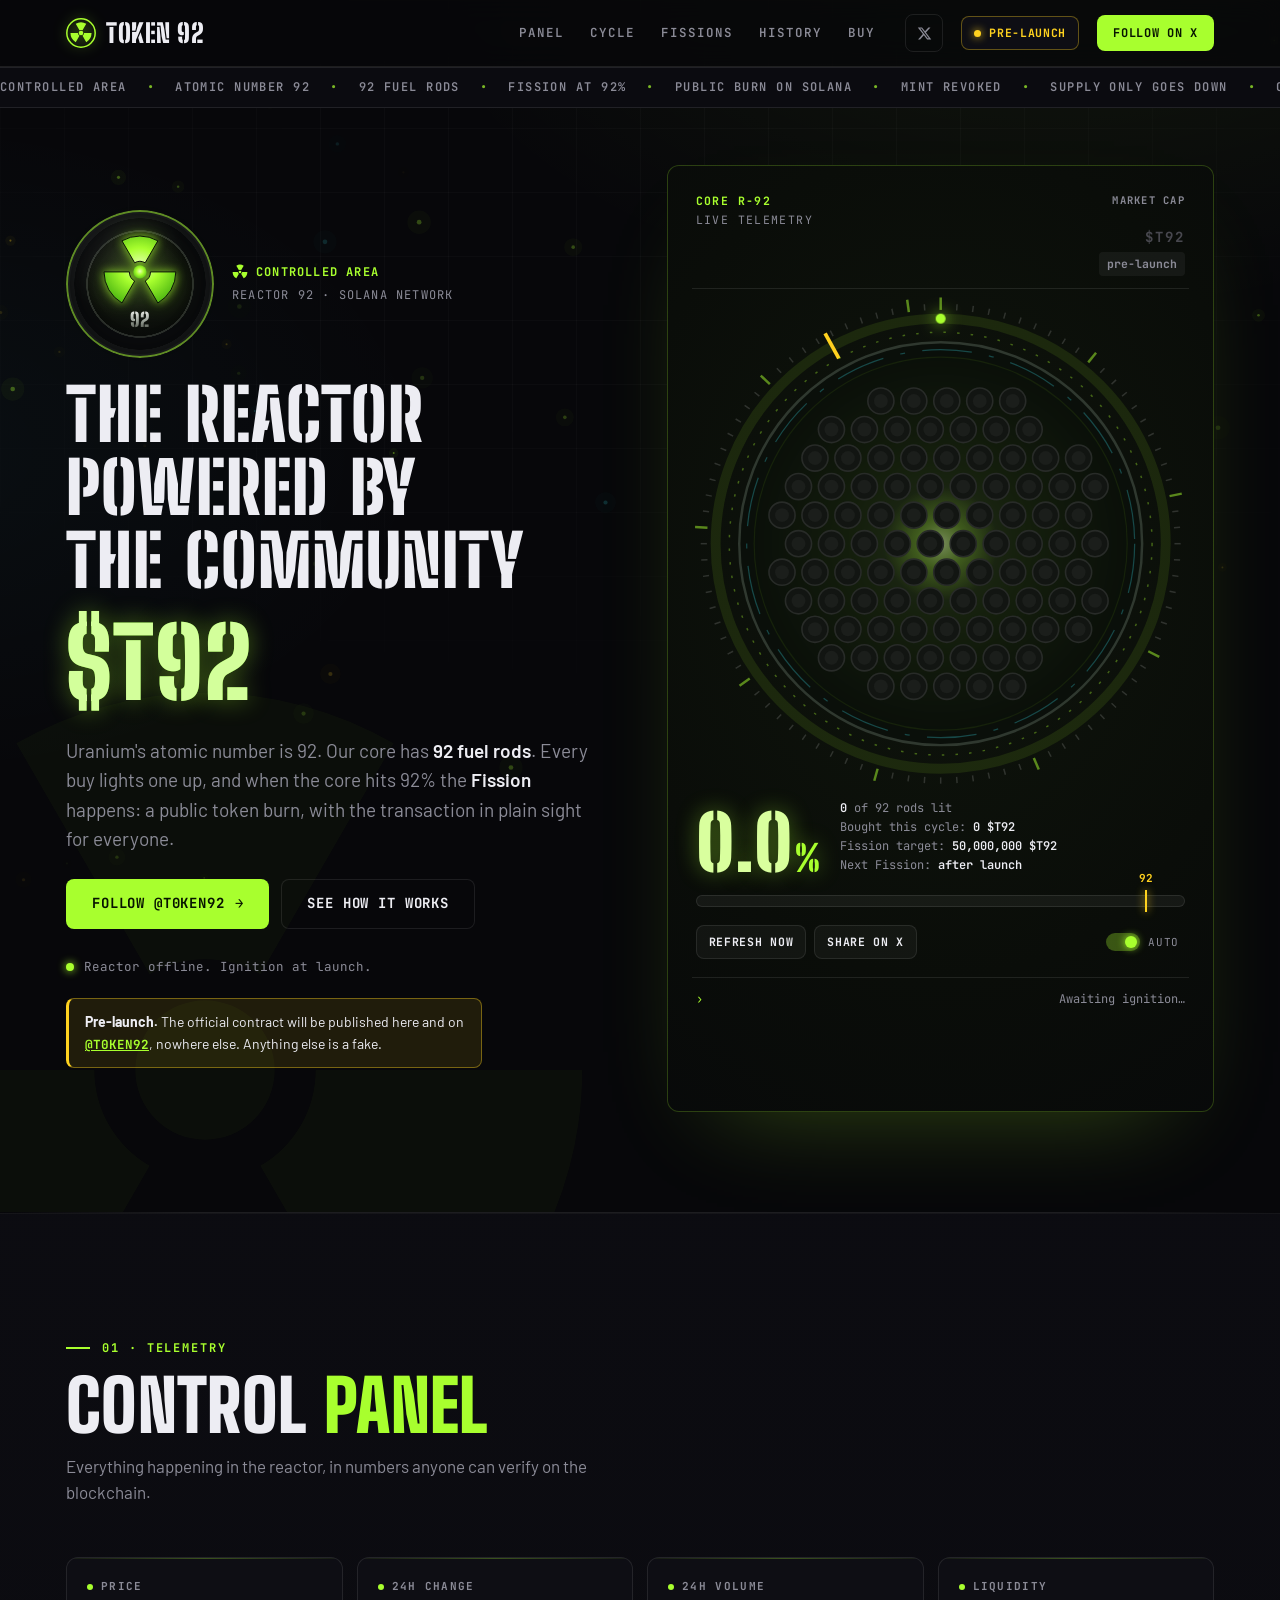
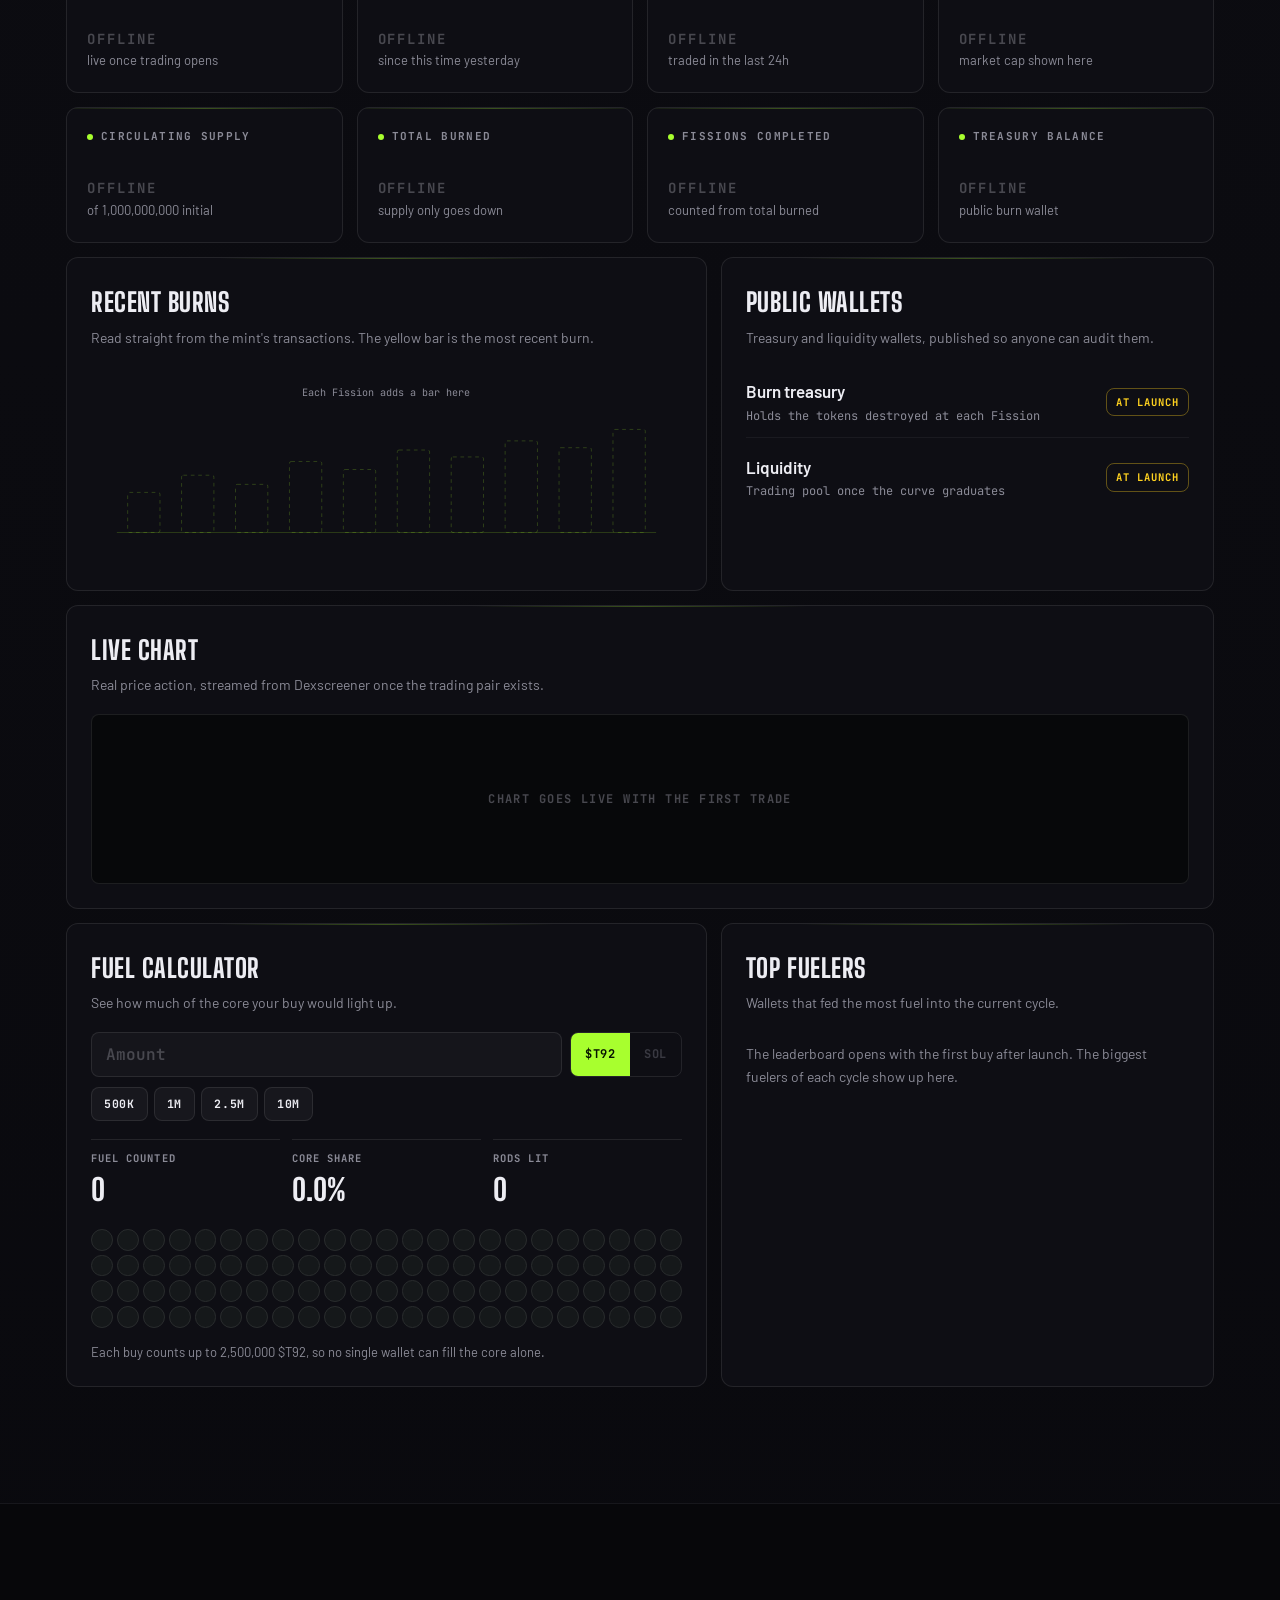
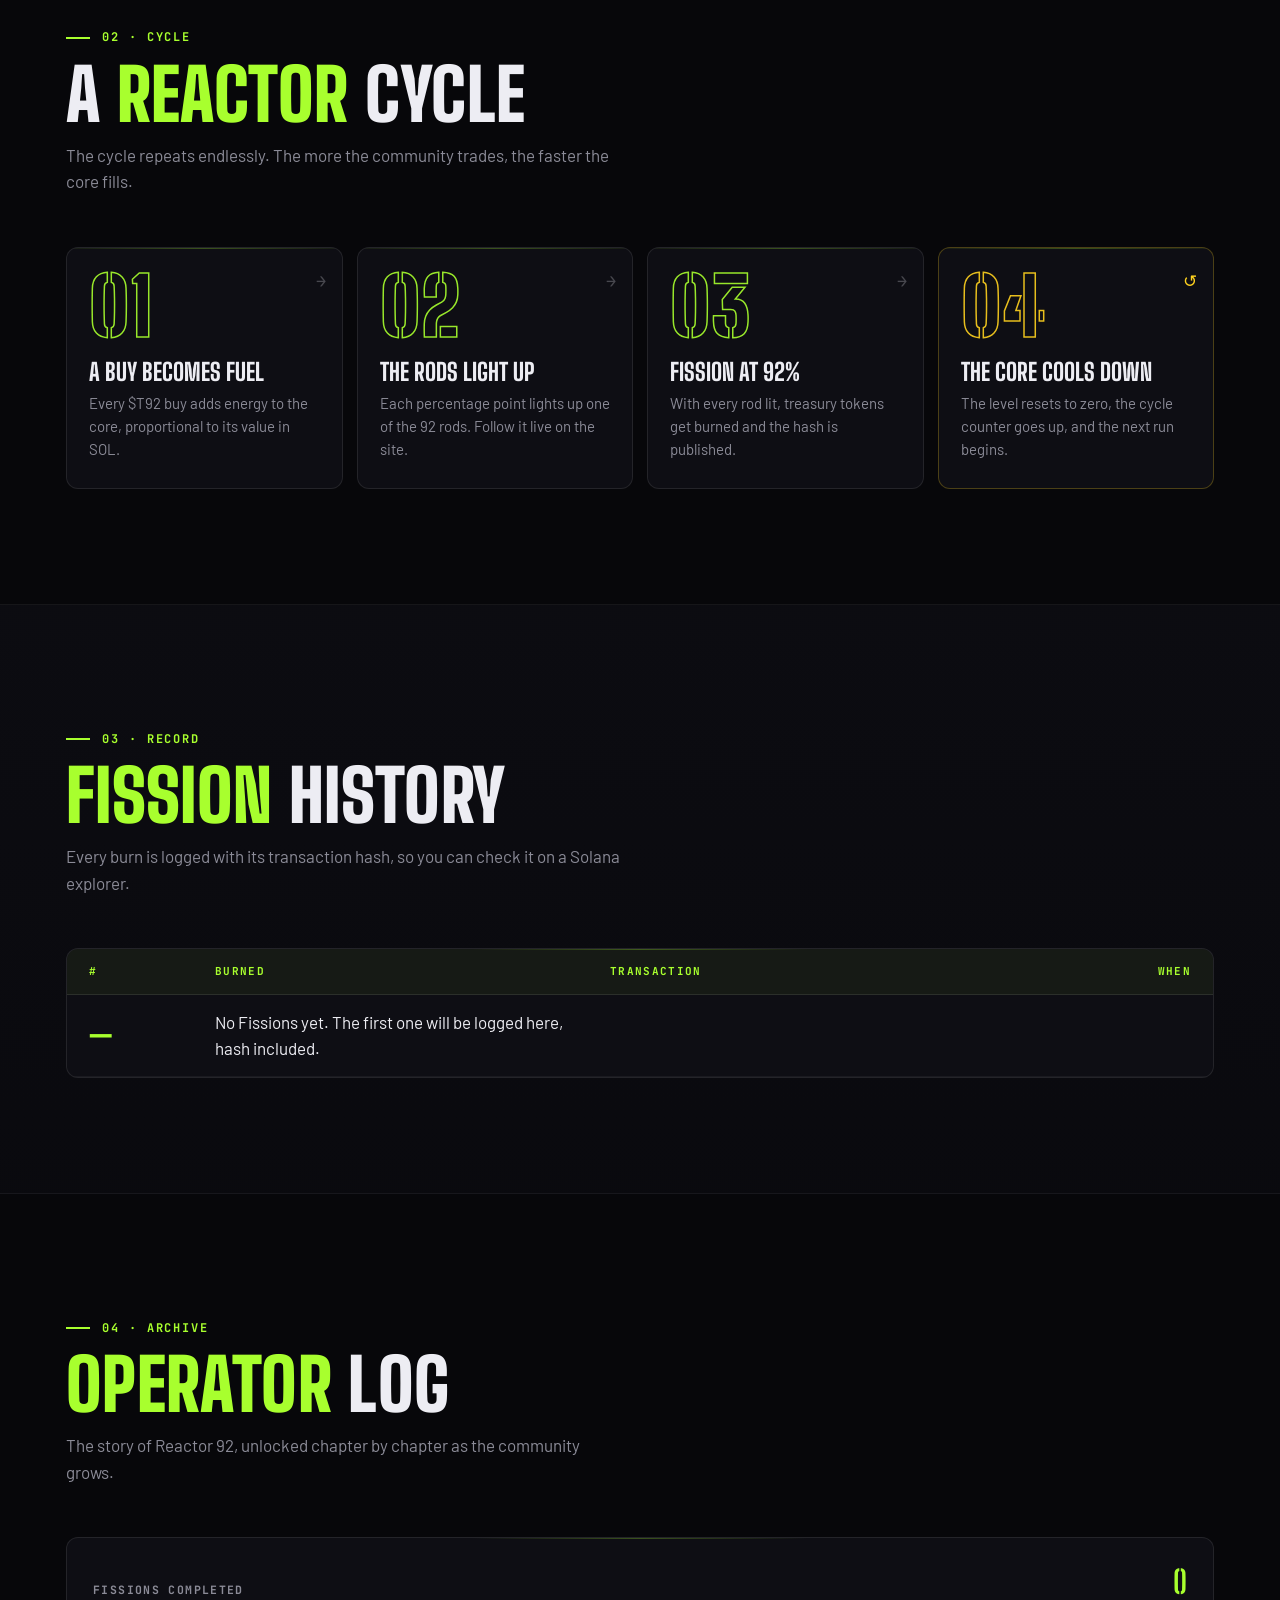
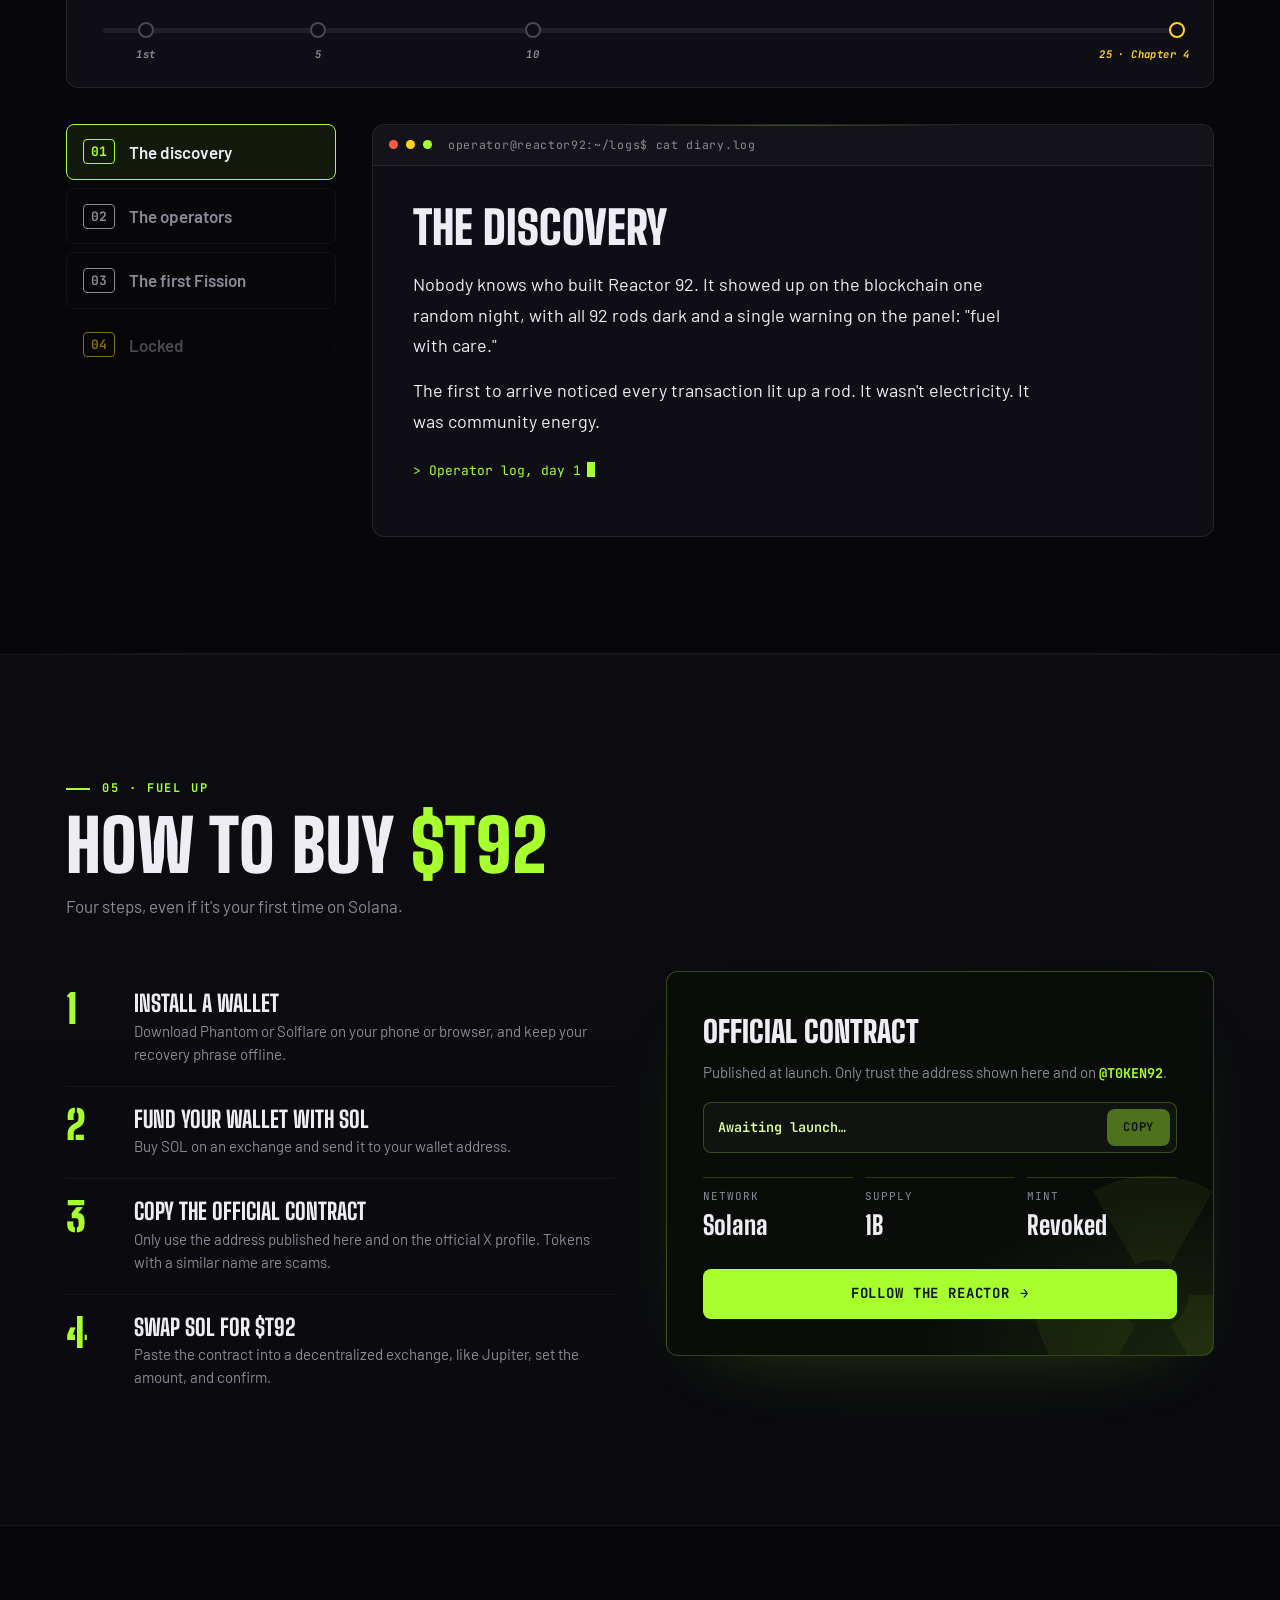
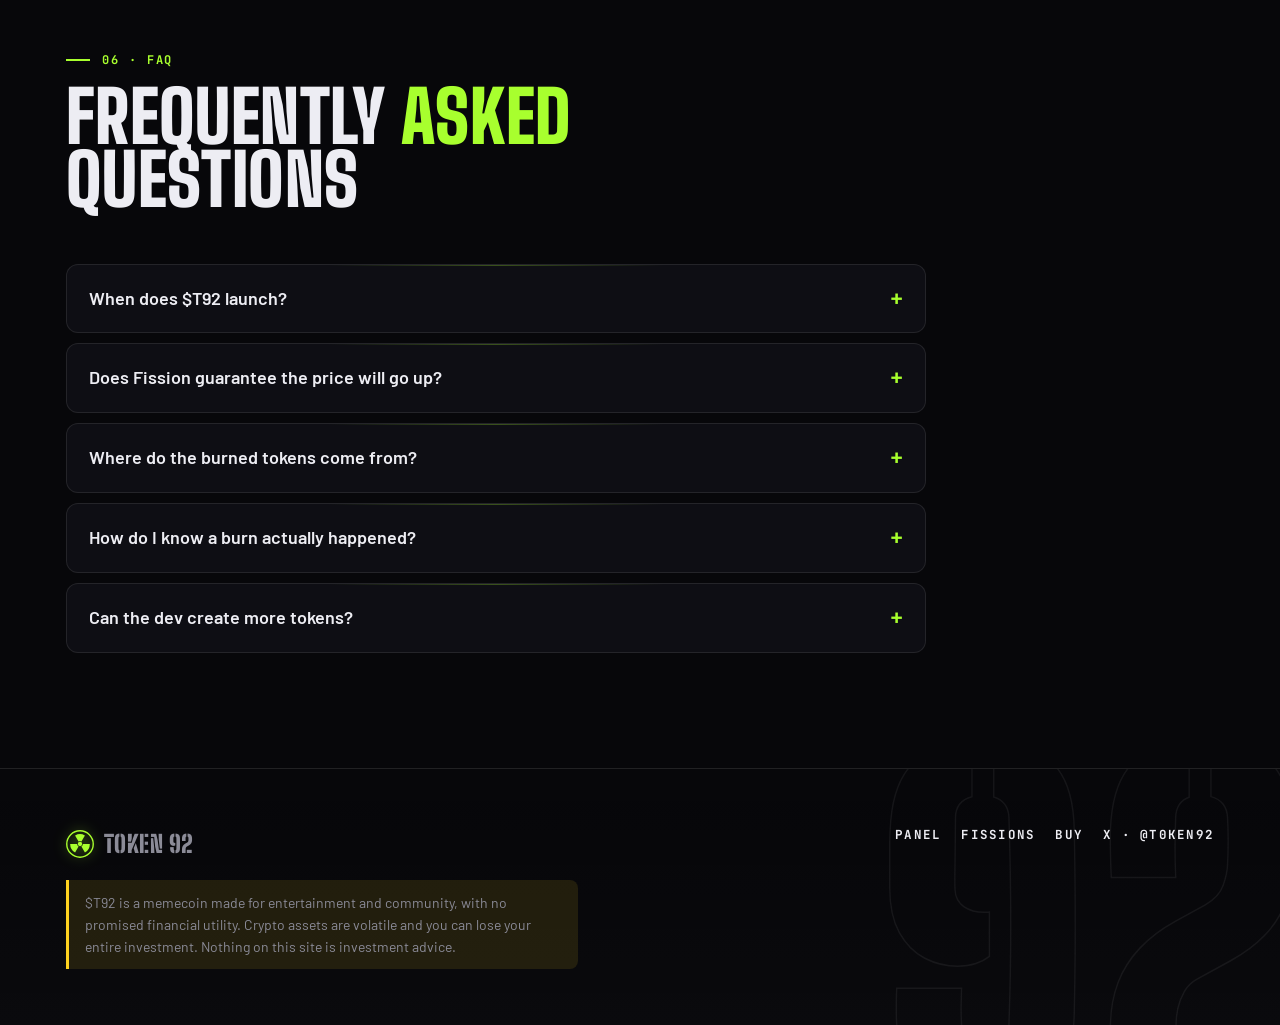
==== commit 148867b8: "Harden dynamic HTML, trim unused font weights, add robots.txt/sitemap - Escape on-chain addresses/si" ====
--- a/index.html
+++ b/index.html
@@ -26,7 +26,7 @@
 <meta name="twitter:image" content="https://token92.vercel.app/img/og.jpg">
 <link rel="preconnect" href="https://fonts.googleapis.com">
 <link rel="preconnect" href="https://fonts.gstatic.com" crossorigin>
-<link href="https://fonts.googleapis.com/css2?family=Big+Shoulders+Display:wght@700;800;900&family=Big+Shoulders+Stencil+Display:wght@800;900&family=Barlow:wght@400;500;600;700&family=JetBrains+Mono:wght@400;600;700&display=swap" rel="stylesheet">
+<link href="https://fonts.googleapis.com/css2?family=Big+Shoulders+Display:wght@800;900&family=Big+Shoulders+Stencil+Display:wght@800;900&family=Barlow:wght@400;600;700&family=JetBrains+Mono:wght@400;600;700&display=swap" rel="stylesheet">
 <link rel="stylesheet" href="css/style.css">
 </head>
 <body>
--- a/css/style.css
+++ b/css/style.css
@@ -1,20 +1,11 @@
 :root{
   color-scheme:dark;
-  --bg:#040604; --bg-2:#070B07; --panel:#0A0F0A; --panel-2:#0F160F;
-  --ink:#E4F1DC; --muted:#8B9A86; --dim:#56624F;
-  --rad:#A8FF2E; --rad-hi:#E2FFB0; --rad-soft:rgba(168,255,46,.10); --rad-glow:rgba(168,255,46,.45);
-  --cyan:#3DF2FF; --hazard:#FFD21F; --hazard-soft:rgba(255,210,31,.12); --danger:#FF5A47;
-  --line:rgba(168,255,46,.14); --line-2:rgba(228,241,220,.07);
-  --bc:rgba(168,255,46,.75);
-  --brk:
-    linear-gradient(var(--bc),var(--bc)) 0 0/14px 2px no-repeat,
-    linear-gradient(var(--bc),var(--bc)) 0 0/2px 14px no-repeat,
-    linear-gradient(var(--bc),var(--bc)) 100% 0/14px 2px no-repeat,
-    linear-gradient(var(--bc),var(--bc)) 100% 0/2px 14px no-repeat,
-    linear-gradient(var(--bc),var(--bc)) 0 100%/14px 2px no-repeat,
-    linear-gradient(var(--bc),var(--bc)) 0 100%/2px 14px no-repeat,
-    linear-gradient(var(--bc),var(--bc)) 100% 100%/14px 2px no-repeat,
-    linear-gradient(var(--bc),var(--bc)) 100% 100%/2px 14px no-repeat;
+  --bg:#07070A; --bg-2:#0B0B10; --panel:#0E0E14; --panel-2:#121218;
+  --ink:#EDEDF3; --muted:#8B8B97; --dim:#48484F;
+  --rad:#A8FF2E; --rad-hi:#D9FF9E; --rad-soft:rgba(168,255,46,.08); --rad-glow:rgba(168,255,46,.4);
+  --cyan:#4DE8FF; --hazard:#FFD21F; --hazard-soft:rgba(255,210,31,.1); --danger:#FF5A47;
+  --line:rgba(255,255,255,.09); --line-2:rgba(255,255,255,.05);
+  --radius:12px; --radius-sm:8px;
   --display:'Big Shoulders Display','Arial Narrow',Impact,sans-serif;
   --stencil:'Big Shoulders Stencil Display','Big Shoulders Display','Arial Narrow',Impact,sans-serif;
   --mono:'JetBrains Mono',ui-monospace,Consolas,monospace;
@@ -23,14 +14,12 @@
 *,*::before,*::after{box-sizing:border-box}
 html{scroll-behavior:smooth;scroll-padding-top:calc(env(safe-area-inset-top,0px) + 84px)}
 body{margin:0;background:var(--bg);color:var(--ink);font-family:var(--body);font-size:17px;line-height:1.55;-webkit-font-smoothing:antialiased;overflow-x:hidden;
-  background-image:radial-gradient(1100px 700px at 80% -10%,rgba(168,255,46,.11),transparent 60%),radial-gradient(900px 600px at -10% 45%,rgba(61,242,255,.05),transparent 60%);background-attachment:fixed}
-/* grid + scanlines + grain */
+  background-image:radial-gradient(1100px 650px at 82% -8%,rgba(168,255,46,.07),transparent 60%),radial-gradient(900px 560px at -8% 50%,rgba(77,232,255,.035),transparent 60%);background-attachment:fixed}
+/* faint structural grid, no grain/scanlines — kept intentionally quiet */
 body::before{content:"";position:fixed;inset:0;pointer-events:none;z-index:0;
-  background-image:linear-gradient(rgba(168,255,46,.045) 1px,transparent 1px),linear-gradient(90deg,rgba(168,255,46,.045) 1px,transparent 1px);background-size:56px 56px;
-  -webkit-mask-image:radial-gradient(ellipse 90% 70% at 50% 30%,#000 30%,transparent 85%);mask-image:radial-gradient(ellipse 90% 70% at 50% 30%,#000 30%,transparent 85%)}
-body::after{content:"";position:fixed;inset:0;pointer-events:none;z-index:90;opacity:.5;
-  background:repeating-linear-gradient(0deg,rgba(0,0,0,.18) 0 1px,transparent 1px 3px),url("data:image/svg+xml,%3Csvg xmlns='http://www.w3.org/2000/svg' width='160' height='160'%3E%3Cfilter id='n'%3E%3CfeTurbulence type='fractalNoise' baseFrequency='.9' numOctaves='2' stitchTiles='stitch'/%3E%3CfeColorMatrix values='0 0 0 0 .7 0 0 0 0 1 0 0 0 0 .5 0 0 0 .06 0'/%3E%3C/filter%3E%3Crect width='100%25' height='100%25' filter='url(%23n)'/%3E%3C/svg%3E")}
-#fx{position:fixed;inset:0;width:100%;height:100%;pointer-events:none;z-index:0}
+  background-image:linear-gradient(rgba(255,255,255,.025) 1px,transparent 1px),linear-gradient(90deg,rgba(255,255,255,.025) 1px,transparent 1px);background-size:64px 64px;
+  -webkit-mask-image:radial-gradient(ellipse 90% 70% at 50% 25%,#000 30%,transparent 85%);mask-image:radial-gradient(ellipse 90% 70% at 50% 25%,#000 30%,transparent 85%)}
+#fx{position:fixed;inset:0;width:100%;height:100%;pointer-events:none;z-index:0;opacity:.5}
 main,footer{position:relative;z-index:1}
 img,svg{max-width:100%}
 a{color:inherit}
@@ -41,134 +30,130 @@
 .mono{font-family:var(--mono)}
 
 /* ---------- Header ---------- */
-.top{position:sticky;top:0;z-index:40;background:rgba(4,6,4,.72);backdrop-filter:blur(14px) saturate(1.4);-webkit-backdrop-filter:blur(14px) saturate(1.4);border-bottom:1px solid var(--line);padding-top:env(safe-area-inset-top,0px)}
+.top{position:sticky;top:0;z-index:40;background:rgba(7,7,10,.78);backdrop-filter:blur(14px) saturate(1.3);-webkit-backdrop-filter:blur(14px) saturate(1.3);border-bottom:1px solid var(--line);padding-top:env(safe-area-inset-top,0px)}
 .top .wrap{display:flex;align-items:center;gap:18px;height:66px}
-.brand{display:flex;align-items:center;gap:10px;text-decoration:none;font-family:var(--stencil);font-weight:900;font-size:27px;letter-spacing:.03em}
-.brand svg{width:32px;height:32px;color:var(--hazard);filter:drop-shadow(0 0 8px rgba(255,210,31,.55));animation:spin 14s linear infinite}
+.brand{display:flex;align-items:center;gap:10px;text-decoration:none;font-family:var(--stencil);font-weight:900;font-size:26px;letter-spacing:.02em}
+.brand svg{width:30px;height:30px;color:var(--rad);filter:drop-shadow(0 0 7px var(--rad-glow));animation:spin 16s linear infinite}
 .nav{display:flex;gap:2px;margin-left:auto}
-.nav a{text-decoration:none;padding:8px 12px;color:var(--muted);font-family:var(--mono);font-size:12.5px;font-weight:600;letter-spacing:.1em;text-transform:uppercase;transition:color .2s,text-shadow .2s}
-.nav a:hover{color:var(--rad);text-shadow:0 0 12px var(--rad-glow)}
-.status{display:flex;align-items:center;gap:8px;font-family:var(--mono);font-size:11.5px;font-weight:700;letter-spacing:.08em;text-transform:uppercase;padding:7px 12px;border:1px solid var(--line);white-space:nowrap;border-radius:2px;background:rgba(168,255,46,.04)}
-.status i{width:8px;height:8px;border-radius:50%;background:var(--rad);box-shadow:0 0 10px var(--rad)}
+.nav a{text-decoration:none;padding:8px 12px;color:var(--muted);font-family:var(--mono);font-size:12.5px;font-weight:600;letter-spacing:.08em;text-transform:uppercase;transition:color .2s}
+.nav a:hover{color:var(--rad)}
+.status{display:flex;align-items:center;gap:8px;font-family:var(--mono);font-size:11.5px;font-weight:700;letter-spacing:.06em;text-transform:uppercase;padding:7px 12px;border:1px solid var(--line);white-space:nowrap;border-radius:var(--radius-sm);background:var(--panel)}
+.status i{width:7px;height:7px;border-radius:50%;background:var(--rad);box-shadow:0 0 8px var(--rad)}
 .status[data-s="stable"] i{animation:blink 1.6s steps(2) infinite}
-.status[data-s="warming"] i,.status[data-s="critical"] i{background:var(--hazard);box-shadow:0 0 10px var(--hazard)}
+.status[data-s="warming"] i,.status[data-s="critical"] i{background:var(--hazard);box-shadow:0 0 8px var(--hazard)}
 .status[data-s="critical"] i{animation:pulse 1s infinite}
 .status[data-s="fission"]{background:var(--hazard);color:#1b1000;border-color:transparent}
 .status[data-s="fission"] i{background:#1b1000}
-.status[data-s="loading"] i{background:var(--hazard);box-shadow:0 0 10px var(--hazard);animation:pulse 1s infinite}
-.status[data-s="error"]{border-color:rgba(255,90,71,.55);color:var(--danger)}
-.status[data-s="error"] i{background:var(--danger);box-shadow:0 0 10px var(--danger)}
-.status[data-s="prelaunch"]{border-color:rgba(255,210,31,.4);color:var(--hazard)}
-.status[data-s="prelaunch"] i{background:var(--hazard);box-shadow:0 0 10px var(--hazard);animation:blink 1.2s steps(2) infinite}
-.social{display:grid;place-items:center;width:38px;height:38px;flex-shrink:0;border:1px solid var(--line);border-radius:2px;color:var(--muted);transition:color .2s,border-color .2s,box-shadow .2s}
-.social:hover{color:var(--rad);border-color:var(--rad);box-shadow:0 0 16px rgba(168,255,46,.25)}
+.status[data-s="loading"] i{background:var(--hazard);box-shadow:0 0 8px var(--hazard);animation:pulse 1s infinite}
+.status[data-s="error"]{border-color:rgba(255,90,71,.5);color:var(--danger)}
+.status[data-s="error"] i{background:var(--danger);box-shadow:0 0 8px var(--danger)}
+.status[data-s="prelaunch"]{border-color:rgba(255,210,31,.35);color:var(--hazard)}
+.status[data-s="prelaunch"] i{background:var(--hazard);box-shadow:0 0 8px var(--hazard);animation:blink 1.2s steps(2) infinite}
+.social{display:grid;place-items:center;width:38px;height:38px;flex-shrink:0;border:1px solid var(--line);border-radius:var(--radius-sm);color:var(--muted);transition:color .2s,border-color .2s}
+.social:hover{color:var(--rad);border-color:var(--rad)}
 .social svg{width:15px;height:15px;fill:currentColor}
-/* handles use the mono font so the zero in @T0KEN92 is unmistakable */
 .handle{font-family:var(--mono);font-size:.9em;font-weight:700;color:var(--rad)}
 .sr-only{position:absolute;width:1px;height:1px;padding:0;margin:-1px;overflow:hidden;clip:rect(0,0,0,0);white-space:nowrap;border:0}
 @keyframes pulse{0%{box-shadow:0 0 0 0 var(--hazard)}100%{box-shadow:0 0 0 9px transparent}}
 @keyframes blink{50%{opacity:.35}}
-.menu-btn{display:none;background:none;border:1px solid var(--line);border-radius:2px;width:42px;height:40px;align-items:center;justify-content:center}
+.menu-btn{display:none;background:none;border:1px solid var(--line);border-radius:var(--radius-sm);width:42px;height:40px;align-items:center;justify-content:center}
 .menu-btn span,.menu-btn span::before,.menu-btn span::after{display:block;width:18px;height:2px;background:var(--rad);position:relative;content:""}
 .menu-btn span::before{position:absolute;top:-6px}.menu-btn span::after{position:absolute;top:6px}
 
-/* Hazard ticker */
-.band{position:relative;z-index:2;background:var(--hazard);color:#0A0B0A;overflow:hidden;border-block:2px solid #0A0B0A;box-shadow:0 0 40px rgba(255,210,31,.18)}
+/* Ticker band — quiet, single accent, no hazard tape */
+.band{position:relative;z-index:2;background:var(--bg-2);color:var(--muted);overflow:hidden;border-block:1px solid var(--line)}
 .band-track{display:flex;width:max-content;animation:marquee 38s linear infinite}
-.band-track span{font-family:var(--mono);font-weight:700;font-size:12.5px;letter-spacing:.14em;text-transform:uppercase;padding:9px 0;white-space:nowrap;display:flex;align-items:center}
-.band-track span::after{content:"";width:22px;height:12px;margin:0 22px;background:repeating-linear-gradient(-45deg,#0A0B0A 0 4px,transparent 4px 8px)}
+.band-track span{font-family:var(--mono);font-weight:600;font-size:12px;letter-spacing:.12em;text-transform:uppercase;padding:10px 0;white-space:nowrap;display:flex;align-items:center;color:var(--muted)}
+.band-track span::after{content:"•";width:auto;margin:0 20px;color:var(--rad);opacity:.7}
 @keyframes marquee{to{transform:translateX(-50%)}}
-.stripe{height:12px;background:repeating-linear-gradient(-45deg,var(--hazard) 0 16px,#0A0B0A 16px 32px);position:relative;z-index:1;opacity:.95}
+.stripe{height:1px;background:linear-gradient(90deg,transparent,var(--line) 15%,var(--line) 85%,transparent);position:relative;z-index:1}
 
 /* Buttons */
-.btn{--cut:10px;display:inline-flex;align-items:center;justify-content:center;gap:10px;border:0;padding:14px 24px;font-family:var(--mono);font-weight:700;font-size:14px;letter-spacing:.08em;text-transform:uppercase;text-decoration:none;transition:transform .15s ease,box-shadow .25s,background .2s,color .2s;clip-path:polygon(var(--cut) 0,100% 0,100% calc(100% - var(--cut)),calc(100% - var(--cut)) 100%,0 100%,0 var(--cut))}
+.btn{display:inline-flex;align-items:center;justify-content:center;gap:10px;border:0;border-radius:var(--radius-sm);padding:14px 26px;font-family:var(--mono);font-weight:700;font-size:14px;letter-spacing:.06em;text-transform:uppercase;text-decoration:none;transition:transform .15s ease,box-shadow .25s,background .2s,color .2s}
 .btn:active{transform:translateY(1px)}
-.btn-main{background:var(--rad);color:#071000;box-shadow:0 0 0 rgba(168,255,46,0)}
-.btn-main:hover{background:var(--rad-hi);box-shadow:0 0 36px var(--rad-glow)}
-.btn-ghost{background:rgba(168,255,46,.06);color:var(--ink);box-shadow:inset 0 0 0 1.5px var(--line)}
-.btn-ghost:hover{color:var(--rad);box-shadow:inset 0 0 0 1.5px var(--rad)}
-.btn-sm{--cut:7px;padding:9px 14px;font-size:12px}
-.btn:disabled{opacity:.45;cursor:not-allowed;box-shadow:none}
+.btn-main{background:var(--rad);color:#071400}
+.btn-main:hover{background:var(--rad-hi);box-shadow:0 0 30px var(--rad-glow);transform:translateY(-1px)}
+.btn-ghost{background:transparent;color:var(--ink);box-shadow:inset 0 0 0 1px var(--line)}
+.btn-ghost:hover{color:var(--rad);box-shadow:inset 0 0 0 1px var(--rad)}
+.btn-sm{padding:9px 16px;font-size:12px}
+.btn:disabled{opacity:.4;cursor:not-allowed;box-shadow:none}
 .btn .arr{transition:transform .2s}
 .btn:hover .arr{transform:translateX(3px)}
 
-/* HUD card */
-.hud{position:relative;border:1px solid var(--line);border-radius:3px;
-  background:var(--brk),radial-gradient(420px circle at var(--mx,50%) var(--my,-200%),rgba(168,255,46,.11),transparent 60%),var(--panel);
-  transition:border-color .25s,transform .25s}
-.hud:hover{border-color:rgba(168,255,46,.38)}
+/* Card surface — flat panel, thin border, quiet accent line on top */
+.hud{position:relative;border:1px solid var(--line);border-radius:var(--radius);background:var(--panel);overflow:hidden;transition:border-color .25s}
+.hud::before{content:"";position:absolute;inset:0 0 auto 0;height:1px;background:radial-gradient(240px circle at var(--mx,50%) var(--my,0%),var(--rad-glow),transparent 70%);opacity:.7;pointer-events:none}
+.hud:hover{border-color:rgba(168,255,46,.3)}
 
 /* ---------- Hero ---------- */
 .hero{position:relative;overflow:hidden;padding:clamp(32px,4.5vw,64px) 0 clamp(56px,8vw,100px)}
-.hero .mark-bg{position:absolute;width:min(820px,130vw);aspect-ratio:1;left:-16%;top:50%;color:var(--rad);opacity:.045;pointer-events:none;animation:spinY 140s linear infinite}
+.hero .mark-bg{position:absolute;width:min(820px,130vw);aspect-ratio:1;left:-16%;top:50%;color:var(--rad);opacity:.03;pointer-events:none;animation:spinY 140s linear infinite}
 @keyframes spinY{from{transform:translateY(-50%) rotate(0)}to{transform:translateY(-50%) rotate(360deg)}}
 @keyframes spin{to{transform:rotate(360deg)}}
 .hero .wrap{position:relative;display:grid;grid-template-columns:minmax(0,1fr) minmax(0,1.02fr);gap:clamp(28px,5vw,72px);align-items:center}
 .hero-tags{display:flex;align-items:center;gap:18px;margin-bottom:20px}
-/* Interactive coin: front = the logo, back = an engraved message */
 .coin{--s:148px;position:relative;width:var(--s);height:var(--s);flex-shrink:0;padding:0;border:0;background:none;border-radius:50%;perspective:900px;cursor:pointer;-webkit-tap-highlight-color:transparent}
-.coin::before{content:"";position:absolute;inset:-18%;border-radius:50%;background:radial-gradient(closest-side,rgba(168,255,46,.32),transparent 72%);filter:blur(8px);pointer-events:none;animation:breathe 4s ease-in-out infinite}
+.coin::before{content:"";position:absolute;inset:-16%;border-radius:50%;background:radial-gradient(closest-side,rgba(168,255,46,.22),transparent 72%);filter:blur(8px);pointer-events:none;animation:breathe 4s ease-in-out infinite}
 .coin:focus-visible{outline-offset:6px;border-radius:50%}
 .coin-tilt,.coin-inner{position:absolute;inset:0;transform-style:preserve-3d}
 .coin-tilt{transition:transform .3s ease-out;transform:rotateX(var(--tx,0deg)) rotateY(var(--ty,0deg))}
 .coin-inner{transition:transform 1.5s cubic-bezier(.16,.84,.2,1);transform:rotateY(var(--ry,0deg))}
 .coin.spinning .coin-inner{will-change:transform}
-/* both faces share the same plate: metal rim, hazard-stripe ring, dark inner disc */
 .coin-face{position:absolute;inset:0;border-radius:50%;overflow:hidden;-webkit-backface-visibility:hidden;backface-visibility:hidden;
   background:
-    radial-gradient(circle at 38% 30%,rgba(255,255,255,.07),transparent 45%),
-    radial-gradient(circle closest-side,#16240F 0%,#0A0F09 70%,#3A403A 70.5%,#3A403A 72.5%,transparent 73%),
-    radial-gradient(circle closest-side,transparent 88.5%,#1B1F1B 89%),
-    repeating-conic-gradient(from 6deg,var(--hazard) 0deg 6deg,#0A0B0A 6deg 12deg)}
-.coin-face::after{content:"";position:absolute;inset:0;border-radius:50%;pointer-events:none;box-shadow:inset 0 0 0 3px #A7AEA5,inset 0 0 0 5px #1B1F1B,inset 0 0 22px rgba(0,0,0,.75)}
-.coin-sym{position:absolute;left:21%;top:13%;width:58%;height:58%;filter:drop-shadow(0 0 5px rgba(168,255,46,.75)) drop-shadow(0 0 14px rgba(168,255,46,.35))}
+    radial-gradient(circle at 38% 30%,rgba(255,255,255,.06),transparent 45%),
+    radial-gradient(circle closest-side,#121712 0%,#0A0C0A 70%,#2B2F2B 70.5%,#2B2F2B 72.5%,transparent 73%),
+    radial-gradient(circle closest-side,transparent 88.5%,#17191A 89%),
+    #0A0B0D}
+.coin-face::after{content:"";position:absolute;inset:0;border-radius:50%;pointer-events:none;box-shadow:inset 0 0 0 2px rgba(168,255,46,.5),inset 0 0 0 4px #17191A,inset 0 0 22px rgba(0,0,0,.75)}
+.coin-sym{position:absolute;left:21%;top:13%;width:58%;height:58%;filter:drop-shadow(0 0 5px rgba(168,255,46,.75)) drop-shadow(0 0 14px rgba(168,255,46,.3))}
 .coin-num{position:absolute;left:0;right:0;bottom:19%;text-align:center;font-family:var(--stencil);font-weight:900;font-size:calc(var(--s) * .13);line-height:1;letter-spacing:.04em;
-  background:linear-gradient(180deg,#F2F4F0,#A7AEA5 55%,#5E655C);-webkit-background-clip:text;background-clip:text;color:transparent}
+  background:linear-gradient(180deg,#F2F4F0,#9CA39A 55%,#53594F);-webkit-background-clip:text;background-clip:text;color:transparent}
 .coin-back{transform:rotateY(180deg);display:grid;place-items:center}
 .coin-engrave{display:flex;flex-direction:column;align-items:center;gap:5px;max-width:64%;text-align:center}
 .coin-engrave svg{width:15px;height:15px;color:var(--rad);opacity:.7}
-.coin-msg{font-family:var(--mono);font-weight:700;font-size:max(9px,calc(var(--s) * .07));line-height:1.35;letter-spacing:.1em;text-transform:uppercase;color:var(--rad-hi);text-shadow:0 0 8px var(--rad-glow),0 0 2px var(--rad);transition:opacity .25s}
+.coin-msg{font-family:var(--mono);font-weight:700;font-size:max(9px,calc(var(--s) * .07));line-height:1.35;letter-spacing:.08em;text-transform:uppercase;color:var(--rad-hi);text-shadow:0 0 8px var(--rad-glow);transition:opacity .25s}
 .coin-msg.swap{opacity:0}
-.coin-msg small{display:block;margin-top:4px;font-size:.78em;letter-spacing:.14em;color:var(--hazard);text-shadow:0 0 8px rgba(255,210,31,.5)}
-.coin[data-rare="1"] .coin-back{box-shadow:0 0 34px rgba(255,210,31,.45)}
-.emblem{display:flex;flex-direction:column;gap:4px;font-family:var(--mono);font-size:12px;letter-spacing:.14em;text-transform:uppercase;color:var(--muted)}
-.emblem strong{display:flex;align-items:center;gap:8px;color:var(--hazard);font-weight:700}
-.emblem strong svg{width:18px;height:18px}
-.hero h1{font-family:var(--stencil);font-weight:900;font-size:clamp(44px,5.6vw,80px);line-height:1.02;letter-spacing:.025em;word-spacing:.08em;text-transform:uppercase;margin:0 0 24px;text-wrap:balance}
-.hero h1 .num{position:relative;display:inline-block;color:var(--rad);font-size:1.35em;line-height:1;margin-top:18px;text-shadow:0 0 18px var(--rad-glow),0 0 70px rgba(168,255,46,.35)}
+.coin-msg small{display:block;margin-top:4px;font-size:.78em;letter-spacing:.12em;color:var(--hazard)}
+.coin[data-rare="1"] .coin-back{box-shadow:0 0 30px rgba(255,210,31,.35)}
+.emblem{display:flex;flex-direction:column;gap:4px;font-family:var(--mono);font-size:12px;letter-spacing:.1em;text-transform:uppercase;color:var(--muted)}
+.emblem strong{display:flex;align-items:center;gap:8px;color:var(--rad);font-weight:700}
+.emblem strong svg{width:16px;height:16px}
+.hero h1{font-family:var(--stencil);font-weight:900;font-size:clamp(44px,5.6vw,80px);line-height:1.02;letter-spacing:.015em;word-spacing:.06em;text-transform:uppercase;margin:0 0 24px;text-wrap:balance}
+.hero h1 .num{position:relative;display:inline-block;color:var(--rad);font-size:1.35em;line-height:1;margin-top:18px;text-shadow:0 0 24px var(--rad-glow)}
 .hero h1 .num::before,.hero h1 .num::after{content:attr(data-text);position:absolute;inset:0;pointer-events:none;text-shadow:none}
-.hero h1 .num::before{color:var(--cyan);opacity:.55;mix-blend-mode:screen;animation:glitchA 4.2s infinite steps(1)}
-.hero h1 .num::after{color:var(--hazard);opacity:.45;mix-blend-mode:screen;animation:glitchB 4.2s infinite steps(1)}
+.hero h1 .num::before{color:var(--cyan);opacity:.5;mix-blend-mode:screen;animation:glitchA 4.2s infinite steps(1)}
+.hero h1 .num::after{color:var(--hazard);opacity:.4;mix-blend-mode:screen;animation:glitchB 4.2s infinite steps(1)}
 @keyframes glitchA{0%,88%,100%{transform:none;clip-path:inset(0 0 100% 0)}89%{transform:translate(-4px,1px);clip-path:inset(12% 0 58% 0)}91%{transform:translate(3px,-1px);clip-path:inset(62% 0 8% 0)}93%{transform:translate(-2px,0);clip-path:inset(35% 0 40% 0)}}
 @keyframes glitchB{0%,88%,100%{transform:none;clip-path:inset(0 0 100% 0)}90%{transform:translate(4px,-1px);clip-path:inset(48% 0 22% 0)}92%{transform:translate(-3px,1px);clip-path:inset(4% 0 76% 0)}}
 .lede{font-size:clamp(17px,1.5vw,19px);color:var(--muted);max-width:54ch;margin:0 0 26px}
 .lede b{color:var(--ink);font-weight:600}
 .cta{display:flex;flex-wrap:wrap;gap:12px;margin-bottom:28px}
 .demo-note{display:flex;gap:10px;align-items:center;font-family:var(--mono);font-size:12.5px;color:var(--muted);max-width:52ch;margin:0}
-.demo-note::before{content:"";width:8px;height:8px;flex-shrink:0;border-radius:50%;background:var(--rad);box-shadow:0 0 10px var(--rad);animation:blink 1.6s steps(2) infinite}
-.setup{background:var(--hazard-soft);border:1px solid rgba(255,210,31,.5);border-left:4px solid var(--hazard);padding:12px 16px;margin:22px 0 0;font-size:14px;border-radius:2px;max-width:52ch}
-.setup code{font-family:var(--mono);font-size:13px;background:rgba(0,0,0,.35);padding:2px 6px;border-radius:2px;color:var(--hazard)}
-.err{background:rgba(255,90,71,.1);border:1px solid var(--danger);border-left-width:4px;color:#FFC2B8;padding:14px 18px;margin:0 0 20px;font-size:14.5px;border-radius:2px}
+.demo-note::before{content:"";width:8px;height:8px;flex-shrink:0;border-radius:50%;background:var(--rad);box-shadow:0 0 8px var(--rad);animation:blink 1.6s steps(2) infinite}
+.setup{background:var(--hazard-soft);border:1px solid rgba(255,210,31,.4);border-left:3px solid var(--hazard);padding:12px 16px;margin:22px 0 0;font-size:14px;border-radius:var(--radius-sm);max-width:52ch}
+.setup code{font-family:var(--mono);font-size:13px;background:rgba(0,0,0,.3);padding:2px 6px;border-radius:4px;color:var(--hazard)}
+.err{background:rgba(255,90,71,.08);border:1px solid var(--danger);border-left-width:3px;color:#FFC2B8;padding:14px 18px;margin:0 0 20px;font-size:14.5px;border-radius:var(--radius-sm)}
 
 /* Core panel */
 .core-wrap{position:relative}
-.core-wrap::before{content:"";position:absolute;inset:8% 4%;background:radial-gradient(closest-side,rgba(168,255,46,.32),transparent);filter:blur(40px);pointer-events:none;animation:breathe 4s ease-in-out infinite}
+.core-wrap::before{content:"";position:absolute;inset:8% 4%;background:radial-gradient(closest-side,rgba(168,255,46,.2),transparent);filter:blur(44px);pointer-events:none;animation:breathe 4s ease-in-out infinite}
 @keyframes breathe{50%{opacity:.55;transform:scale(.96)}}
-.core-panel{position:relative;border:1px solid rgba(168,255,46,.28);border-radius:3px;padding:clamp(14px,2.2vw,24px);color:var(--ink);
-  background:var(--brk),radial-gradient(110% 80% at 50% 42%,#13250B 0%,#080D07 55%,#030403 100%);
-  box-shadow:0 40px 120px -40px rgba(168,255,46,.4),inset 0 0 90px rgba(168,255,46,.05)}
+.core-panel{position:relative;border:1px solid rgba(168,255,46,.22);border-radius:var(--radius);padding:clamp(14px,2.2vw,24px);color:var(--ink);
+  background:radial-gradient(110% 80% at 50% 42%,#0F150C 0%,#0A0D09 55%,#07080A 100%);
+  box-shadow:0 40px 100px -50px rgba(168,255,46,.3)}
 .core-panel.shake{animation:shake .5s linear}
 @keyframes shake{0%,100%{transform:none}20%{transform:translate(-5px,2px)}40%{transform:translate(5px,-2px)}60%{transform:translate(-3px,-1px)}80%{transform:translate(3px,1px)}}
-.core-head{display:flex;justify-content:space-between;align-items:flex-start;gap:12px;flex-wrap:wrap;padding:2px 4px 12px;border-bottom:1px dashed rgba(168,255,46,.2);margin-bottom:6px}
-.core-id{font-family:var(--mono);font-size:11.5px;letter-spacing:.14em;text-transform:uppercase;color:var(--muted);line-height:1.6}
+.core-head{display:flex;justify-content:space-between;align-items:flex-start;gap:12px;flex-wrap:wrap;padding:2px 4px 12px;border-bottom:1px solid var(--line);margin-bottom:6px}
+.core-id{font-family:var(--mono);font-size:11.5px;letter-spacing:.12em;text-transform:uppercase;color:var(--muted);line-height:1.6}
 .core-id b{display:block;color:var(--rad);font-weight:700}
 .price-ticker{display:flex;flex-direction:column;align-items:flex-end;gap:4px}
-.price-label{font-family:var(--mono);font-size:10.5px;font-weight:700;letter-spacing:.14em;text-transform:uppercase;color:var(--muted)}
+.price-label{font-family:var(--mono);font-size:10.5px;font-weight:700;letter-spacing:.12em;text-transform:uppercase;color:var(--muted)}
 .price-usd{font-family:var(--display);font-weight:800;font-size:clamp(26px,3.4vw,34px);line-height:1;color:#fff;font-variant-numeric:tabular-nums;transition:color .3s}
-.price-chg{font-family:var(--mono);font-size:11.5px;font-weight:700;padding:3px 8px;border-radius:2px;background:rgba(170,200,160,.1);color:var(--muted);text-align:right}
+.price-chg{font-family:var(--mono);font-size:11.5px;font-weight:700;padding:3px 8px;border-radius:4px;background:rgba(255,255,255,.05);color:var(--muted);text-align:right}
 .price-ticker[data-dir="up"] .price-usd{color:var(--rad)}
-.price-ticker[data-dir="up"] .price-chg{background:rgba(168,255,46,.16);color:var(--rad)}
-.price-ticker[data-dir="down"] .price-chg{background:rgba(255,90,71,.14);color:#FF7A6E}
+.price-ticker[data-dir="up"] .price-chg{background:rgba(168,255,46,.14);color:var(--rad)}
+.price-ticker[data-dir="down"] .price-chg{background:rgba(255,90,71,.12);color:#FF7A6E}
 .price-ticker[data-dir="down"] .price-usd{color:#FF7A6E}
 .price-usd.flash-up{animation:flashUp .9s ease}
 .price-usd.flash-down{animation:flashDown .9s ease}
@@ -177,26 +162,26 @@
 .gauge .v.up{color:var(--rad)}.gauge .v.down{color:#FF7A6E}
 
 .core-svg{display:block;width:100%;height:auto;aspect-ratio:1;-webkit-tap-highlight-color:transparent}
-#ticks line{stroke:rgba(168,255,46,.25);stroke-width:1.2}
-#ticks line.tk-big{stroke:rgba(168,255,46,.6);stroke-width:2}
+#ticks line{stroke:rgba(255,255,255,.15);stroke-width:1.2}
+#ticks line.tk-big{stroke:rgba(168,255,46,.5);stroke-width:2}
 .spin-ring{transform-box:fill-box;transform-origin:center;animation:spin 40s linear infinite}
 .spin-ring.rev{animation-duration:26s;animation-direction:reverse}
 .core-pulse{transform-box:fill-box;transform-origin:center;animation:corePulse 2.6s ease-in-out infinite}
-@keyframes corePulse{50%{transform:scale(1.25);opacity:.35}}
-.rod .housing{fill:#161B16;stroke:#2F382F;stroke-width:1.3;transition:fill .5s,stroke .5s}
-.rod .fuel{fill:#1F241F;transition:fill .5s}
+@keyframes corePulse{50%{transform:scale(1.25);opacity:.3}}
+.rod .housing{fill:#121512;stroke:#282B28;stroke-width:1.3;transition:fill .5s,stroke .5s}
+.rod .fuel{fill:#1B1E1B;transition:fill .5s}
 .rod .halo{fill:var(--rad);opacity:0;transition:opacity .6s}
-.rod.lit .housing{fill:#1D3A0F;stroke:var(--rad)}
+.rod.lit .housing{fill:#17260C;stroke:var(--rad)}
 .rod.lit .fuel{fill:var(--rad-hi)}
 .rod.lit .halo{opacity:.3}
 .rod.new .halo{opacity:.9;transition:none}
 #arc{filter:drop-shadow(0 0 6px var(--rad))}
-:root[data-heat="hot"] .rod.lit .halo{opacity:.42}
+:root[data-heat="hot"] .rod.lit .halo{opacity:.4}
 :root[data-heat="critical"] .rod.lit .halo{fill:var(--hazard);opacity:.5}
 :root[data-heat="critical"] .rod.lit .housing{stroke:var(--hazard)}
 :root[data-heat="critical"] #arc{stroke:var(--hazard);filter:drop-shadow(0 0 8px var(--hazard))}
 :root[data-heat="critical"] .core-panel{animation:alarm 1.2s ease-in-out infinite}
-@keyframes alarm{50%{box-shadow:0 40px 140px -30px rgba(255,210,31,.55),inset 0 0 90px rgba(255,210,31,.1)}}
+@keyframes alarm{50%{box-shadow:0 40px 120px -40px rgba(255,210,31,.45)}}
 .wave{fill:none;stroke:var(--rad-hi);stroke-width:3;opacity:0;transform-box:fill-box;transform-origin:center}
 .core-panel.fission .wave{animation:wave 1.7s cubic-bezier(.2,.7,.3,1) forwards}
 .core-panel.fission .wave:nth-of-type(2){animation-delay:.18s}
@@ -209,23 +194,22 @@
 .readout .lvl small{font-size:.48em;color:var(--rad);margin-left:2px}
 .readout .meta{font-family:var(--mono);font-size:12px;color:var(--muted);line-height:1.6}
 .readout .meta b{color:var(--ink);font-weight:600}
-.bar{grid-column:1 / -1;position:relative;height:14px;background:rgba(168,255,46,.08);border:1px solid rgba(168,255,46,.2);margin-top:14px;border-radius:2px}
-.bar .fill{position:absolute;inset:0 auto 0 0;width:0;transition:width .5s ease;box-shadow:0 0 18px var(--rad-glow);
-  background:repeating-linear-gradient(-45deg,rgba(0,0,0,.22) 0 6px,transparent 6px 12px),linear-gradient(90deg,#3E9A10,var(--rad) 70%,var(--rad-hi));background-size:17px 17px,100% 100%;animation:barber 1s linear infinite}
-@keyframes barber{to{background-position:17px 0,0 0}}
-.bar .mark{position:absolute;left:92%;top:-7px;bottom:-7px;width:2px;background:var(--hazard);box-shadow:0 0 8px var(--hazard)}
+.bar{grid-column:1 / -1;position:relative;height:12px;background:rgba(255,255,255,.05);border:1px solid var(--line);margin-top:14px;border-radius:6px}
+.bar .fill{position:absolute;inset:0 auto 0 0;width:0;transition:width .5s ease;box-shadow:0 0 16px var(--rad-glow);border-radius:6px;
+  background:linear-gradient(90deg,#3E9A10,var(--rad) 70%,var(--rad-hi))}
+.bar .mark{position:absolute;left:92%;top:-6px;bottom:-6px;width:2px;background:var(--hazard);box-shadow:0 0 8px var(--hazard)}
 .bar .mark::after{content:"92";position:absolute;top:-20px;left:50%;transform:translateX(-50%);font-family:var(--mono);font-size:11px;font-weight:700;color:var(--hazard)}
 .core-ctrl{display:flex;flex-wrap:wrap;gap:8px;align-items:center;margin-top:16px;padding:0 4px 4px}
 .core-ctrl .lbl{font-family:var(--mono);font-size:11px;color:var(--muted)}
-.chip{font-family:var(--mono);background:rgba(168,255,46,.08);border:1px solid rgba(168,255,46,.35);color:var(--ink);border-radius:2px;padding:7px 12px;font-weight:700;font-size:11.5px;letter-spacing:.08em;text-transform:uppercase;transition:background .2s,box-shadow .2s}
-.chip:hover{background:rgba(168,255,46,.2);box-shadow:0 0 16px rgba(168,255,46,.25)}
-.chip:disabled{opacity:.45;cursor:not-allowed}
+.chip{font-family:var(--mono);background:rgba(255,255,255,.04);border:1px solid var(--line);color:var(--ink);border-radius:var(--radius-sm);padding:7px 12px;font-weight:700;font-size:11.5px;letter-spacing:.06em;text-transform:uppercase;transition:border-color .2s,color .2s}
+.chip:hover{border-color:var(--rad);color:var(--rad)}
+.chip:disabled{opacity:.4;cursor:not-allowed}
 .toggle{margin-left:auto;background:none;border:0;color:var(--muted);font-family:var(--mono);font-size:11px;letter-spacing:.06em;text-transform:uppercase;display:flex;align-items:center;gap:8px;padding:6px}
-.toggle span{width:34px;height:18px;border-radius:2px;background:rgba(170,200,160,.2);position:relative;transition:background .2s}
-.toggle span::after{content:"";position:absolute;width:12px;height:12px;border-radius:1px;background:var(--ink);top:3px;left:3px;transition:left .2s,background .2s}
-.toggle[aria-pressed="true"] span{background:rgba(168,255,46,.35)}
+.toggle span{width:34px;height:18px;border-radius:9px;background:rgba(255,255,255,.1);position:relative;transition:background .2s}
+.toggle span::after{content:"";position:absolute;width:12px;height:12px;border-radius:50%;background:var(--ink);top:3px;left:3px;transition:left .2s,background .2s}
+.toggle[aria-pressed="true"] span{background:rgba(168,255,46,.3)}
 .toggle[aria-pressed="true"] span::after{left:19px;background:var(--rad);box-shadow:0 0 8px var(--rad)}
-.feed{list-style:none;margin:14px 0 0;padding:12px 4px 0;border-top:1px dashed rgba(168,255,46,.2);display:grid;gap:5px;font-family:var(--mono);font-size:12px;min-height:110px}
+.feed{list-style:none;margin:14px 0 0;padding:12px 4px 0;border-top:1px solid var(--line);display:grid;gap:5px;font-family:var(--mono);font-size:12px;min-height:110px}
 .feed li{display:flex;justify-content:space-between;gap:12px;color:var(--muted);animation:in .4s ease}
 .feed li span::before{content:"› ";color:var(--rad)}
 .feed li b{color:var(--ink);font-weight:600;font-variant-numeric:tabular-nums}
@@ -237,50 +221,49 @@
 
 /* ---------- Sections ---------- */
 section{position:relative;padding:clamp(64px,9vw,120px) 0}
-.alt{background:linear-gradient(180deg,rgba(10,15,10,.85),rgba(7,11,7,.85));border-block:1px solid var(--line-2)}
+.alt{background:linear-gradient(180deg,rgba(14,14,20,.7),rgba(11,11,16,.7));border-block:1px solid var(--line-2)}
 .sec-head{max-width:700px;margin-bottom:clamp(30px,4.4vw,52px)}
-.kicker{display:inline-flex;align-items:center;gap:12px;font-family:var(--mono);font-size:12px;font-weight:700;letter-spacing:.2em;text-transform:uppercase;color:var(--rad);margin-bottom:16px}
-.kicker::before{content:"";width:28px;height:2px;background:var(--rad);box-shadow:0 0 8px var(--rad)}
+.kicker{display:inline-flex;align-items:center;gap:12px;font-family:var(--mono);font-size:12px;font-weight:700;letter-spacing:.16em;text-transform:uppercase;color:var(--rad);margin-bottom:16px}
+.kicker::before{content:"";width:24px;height:2px;background:var(--rad)}
 .sec-head h2{font-family:var(--display);font-weight:900;text-transform:uppercase;font-size:clamp(40px,5.6vw,76px);line-height:.88;letter-spacing:.005em;margin:0 0 16px}
-.sec-head h2 em{font-style:normal;color:var(--rad);text-shadow:0 0 22px var(--rad-glow)}
+.sec-head h2 em{font-style:normal;color:var(--rad)}
 .sec-head p{color:var(--muted);margin:0;max-width:56ch}
 
 /* Panel */
 .gauges{display:grid;grid-template-columns:repeat(4,minmax(0,1fr));gap:14px}
 .gauges + .gauges{margin-top:14px}
 .gauge{padding:20px 20px 22px;overflow:hidden}
-.gauge .k{font-family:var(--mono);font-size:11px;font-weight:700;letter-spacing:.14em;text-transform:uppercase;color:var(--muted);display:flex;align-items:center;gap:8px}
-.gauge .k::before{content:"";width:6px;height:6px;background:var(--rad);box-shadow:0 0 8px var(--rad)}
+.gauge .k{font-family:var(--mono);font-size:11px;font-weight:700;letter-spacing:.12em;text-transform:uppercase;color:var(--muted);display:flex;align-items:center;gap:8px}
+.gauge .k::before{content:"";width:6px;height:6px;border-radius:50%;background:var(--rad)}
 .gauge .v{font-family:var(--display);font-weight:800;font-size:clamp(30px,3.3vw,44px);line-height:1.05;font-variant-numeric:tabular-nums;margin-top:10px;overflow-wrap:anywhere}
 .gauge .s{font-size:13px;color:var(--muted)}
 .gauge .v.bump{color:var(--hazard);transition:color 1.2s}
-/* placeholder shown until live data arrives (replaced by the first real value) */
-.ph{display:inline-block;font-family:var(--mono);font-size:14px;font-weight:700;letter-spacing:.16em;text-transform:uppercase;color:var(--dim);padding:6px 0 4px}
+.ph{display:inline-block;font-family:var(--mono);font-size:14px;font-weight:700;letter-spacing:.14em;text-transform:uppercase;color:var(--dim);padding:6px 0 4px}
 .panel-grid{display:grid;grid-template-columns:minmax(0,1.3fr) minmax(0,1fr);gap:14px;margin-top:14px}
 .box{padding:24px}
 .box h3{margin:0 0 4px;font-family:var(--display);font-weight:800;font-size:26px;text-transform:uppercase;letter-spacing:.02em}
 .box .sub{margin:0 0 18px;font-size:14px;color:var(--muted)}
 .chart-wrap{overflow-x:auto}
 .chart{display:block;width:100%;min-width:420px;height:200px;color:var(--rad)}
-.chart .b{fill:var(--rad);filter:drop-shadow(0 0 6px rgba(168,255,46,.5));transition:height .5s,y .5s}
-.chart .b.last{fill:var(--hazard);filter:drop-shadow(0 0 8px rgba(255,210,31,.6))}
+.chart .b{fill:var(--rad);filter:drop-shadow(0 0 5px rgba(168,255,46,.4));transition:height .5s,y .5s}
+.chart .b.last{fill:var(--hazard);filter:drop-shadow(0 0 6px rgba(255,210,31,.5))}
 .chart text{fill:var(--muted);font-size:11px;font-family:var(--mono)}
 .wallets{list-style:none;margin:0;padding:0;display:grid;gap:4px}
-.wallets li{display:grid;grid-template-columns:1fr auto;gap:2px 12px;align-items:center;padding:12px 0;border-bottom:1px dashed var(--line)}
+.wallets li{display:grid;grid-template-columns:1fr auto;gap:2px 12px;align-items:center;padding:12px 0;border-bottom:1px solid var(--line-2)}
 .wallets li:last-child{border-bottom:0}
 .wallets .n{font-weight:600}
 .wallets .a{grid-column:1;font-family:var(--mono);font-size:12px;color:var(--muted);word-break:break-all}
 .wallets button,.wallets .tag{grid-row:1 / span 2;grid-column:2}
 .wallets .pending .a{word-break:normal}
-.wallets .tag{font-family:var(--mono);font-size:10.5px;font-weight:700;letter-spacing:.12em;text-transform:uppercase;color:var(--hazard);border:1px dashed rgba(255,210,31,.45);padding:5px 9px;border-radius:2px;white-space:nowrap}
+.wallets .tag{font-family:var(--mono);font-size:10.5px;font-weight:700;letter-spacing:.1em;text-transform:uppercase;color:var(--hazard);border:1px solid rgba(255,210,31,.35);padding:5px 9px;border-radius:var(--radius-sm);white-space:nowrap}
 
 /* How it works */
 .steps{list-style:none;margin:0;padding:0;display:grid;grid-template-columns:repeat(4,minmax(0,1fr));gap:14px}
 .steps li{padding:26px 22px 26px;overflow:hidden}
-.steps .dot{font-family:var(--stencil);font-weight:900;font-size:84px;line-height:.8;color:transparent;-webkit-text-stroke:1.5px var(--rad);margin-bottom:22px;text-shadow:0 0 26px rgba(168,255,46,.25)}
-.steps li:last-child{--bc:rgba(255,210,31,.85);border-color:rgba(255,210,31,.3)}
+.steps .dot{font-family:var(--stencil);font-weight:900;font-size:80px;line-height:.8;color:transparent;-webkit-text-stroke:1.5px var(--rad);margin-bottom:22px;opacity:.9}
+.steps li:last-child{border-color:rgba(255,210,31,.25)}
 .steps li:last-child .dot{-webkit-text-stroke-color:var(--hazard)}
-.steps li:hover .dot{color:rgba(168,255,46,.15)}
+.steps li:hover .dot{color:rgba(168,255,46,.12)}
 .steps h3{margin:0 0 8px;font-family:var(--display);font-weight:800;font-size:24px;text-transform:uppercase;line-height:1}
 .steps p{margin:0;color:var(--muted);font-size:15px}
 .steps li::after{content:"→";position:absolute;right:16px;top:20px;font-family:var(--mono);color:var(--dim)}
@@ -289,13 +272,13 @@
 /* History */
 .hist{overflow:hidden}
 .hist-row{display:grid;grid-template-columns:110px minmax(0,1fr) minmax(0,1.2fr) 110px;gap:16px;align-items:center;padding:14px 22px;border-bottom:1px solid var(--line-2);font-variant-numeric:tabular-nums}
-#histBody .hist-row:hover{background:rgba(168,255,46,.04)}
-.hist-row.head{font-family:var(--mono);font-size:11px;letter-spacing:.14em;text-transform:uppercase;color:var(--rad);font-weight:700;background:rgba(168,255,46,.06);border-bottom-color:var(--line)}
-.hist-row .c{font-family:var(--stencil);font-weight:900;font-size:26px;color:var(--rad);text-shadow:0 0 14px var(--rad-glow)}
+#histBody .hist-row:hover{background:rgba(255,255,255,.025)}
+.hist-row.head{font-family:var(--mono);font-size:11px;letter-spacing:.12em;text-transform:uppercase;color:var(--rad);font-weight:700;background:rgba(168,255,46,.05);border-bottom-color:var(--line)}
+.hist-row .c{font-family:var(--stencil);font-weight:900;font-size:26px;color:var(--rad)}
 .hist-row .burn{font-weight:600}
 .hist-row .tx{display:flex;align-items:center;gap:8px;color:var(--muted);font-size:13px;min-width:0}
 .hist-row .tx code{font-family:var(--mono);overflow:hidden;text-overflow:ellipsis;white-space:nowrap}
-.hist-row .tx button{background:none;border:1px solid var(--line);border-radius:2px;padding:3px 8px;font-family:var(--mono);font-size:11px;color:var(--muted);flex-shrink:0}
+.hist-row .tx button{background:none;border:1px solid var(--line);border-radius:6px;padding:3px 8px;font-family:var(--mono);font-size:11px;color:var(--muted);flex-shrink:0}
 .hist-row .tx button:hover{color:var(--rad);border-color:var(--rad)}
 .hist-row .t{font-family:var(--mono);color:var(--muted);font-size:12.5px;text-align:right}
 .hist-row.fresh{animation:fresh 2.4s ease}
@@ -305,16 +288,16 @@
 /* Lore */
 .lore{display:grid;grid-template-columns:270px minmax(0,1fr);gap:clamp(18px,3vw,36px);align-items:start}
 .tabs{display:grid;gap:8px}
-.tab{text-align:left;background:rgba(168,255,46,.02);border:1px solid var(--line-2);border-radius:2px;padding:14px 16px;display:grid;grid-template-columns:auto 1fr;gap:14px;align-items:center;color:var(--muted);transition:border-color .2s,color .2s,background .2s}
-.tab b{font-family:var(--mono);font-weight:700;font-size:13px;color:inherit;line-height:1;padding:5px 7px;border:1px solid currentColor;border-radius:2px}
+.tab{text-align:left;background:transparent;border:1px solid var(--line-2);border-radius:var(--radius-sm);padding:14px 16px;display:grid;grid-template-columns:auto 1fr;gap:14px;align-items:center;color:var(--muted);transition:border-color .2s,color .2s,background .2s}
+.tab b{font-family:var(--mono);font-weight:700;font-size:13px;color:inherit;line-height:1;padding:5px 7px;border:1px solid currentColor;border-radius:4px}
 .tab span{font-weight:600}
 .tab:hover{color:var(--ink);border-color:var(--line)}
-.tab[aria-selected="true"]{background:var(--rad-soft);border-color:var(--rad);color:var(--ink);box-shadow:0 0 24px rgba(168,255,46,.12)}
+.tab[aria-selected="true"]{background:var(--rad-soft);border-color:var(--rad);color:var(--ink)}
 .tab[aria-selected="true"] b{color:var(--rad)}
 .tab.locked{opacity:.5;border-style:dashed}
 .tab.locked b{color:var(--hazard)}
 .term{overflow:hidden}
-.term-bar{display:flex;align-items:center;gap:8px;padding:11px 16px;border-bottom:1px solid var(--line);font-family:var(--mono);font-size:11.5px;letter-spacing:.06em;color:var(--muted);background:rgba(168,255,46,.04)}
+.term-bar{display:flex;align-items:center;gap:8px;padding:11px 16px;border-bottom:1px solid var(--line);font-family:var(--mono);font-size:11.5px;letter-spacing:.06em;color:var(--muted);background:rgba(255,255,255,.02)}
 .term-bar i{width:9px;height:9px;border-radius:50%;background:var(--dim)}
 .term-bar i:first-child{background:var(--danger)}.term-bar i:nth-child(2){background:var(--hazard)}.term-bar i:nth-child(3){background:var(--rad)}
 .term-bar span{margin-left:8px;overflow:hidden;text-overflow:ellipsis;white-space:nowrap}
@@ -326,40 +309,39 @@
 .chapter .sig::after{content:"";display:inline-block;width:8px;height:15px;background:var(--rad);margin-left:6px;vertical-align:-2px;animation:blink 1s steps(2) infinite}
 .chapter[hidden]{display:none}
 .operator-portrait{float:right;width:132px;margin:0 0 16px 22px;text-align:center}
-.operator-portrait img{display:block;width:100%;aspect-ratio:1;object-fit:cover;border-radius:4px;border:1px solid rgba(168,255,46,.4);box-shadow:0 0 24px rgba(168,255,46,.35),0 0 64px rgba(168,255,46,.15)}
-.operator-portrait figcaption{margin-top:9px;font-family:var(--mono);font-size:10.5px;font-weight:700;letter-spacing:.14em;text-transform:uppercase;color:var(--rad)}
+.operator-portrait img{display:block;width:100%;aspect-ratio:1;object-fit:cover;border-radius:8px;border:1px solid rgba(168,255,46,.35);box-shadow:0 0 24px rgba(168,255,46,.25)}
+.operator-portrait figcaption{margin-top:9px;font-family:var(--mono);font-size:10.5px;font-weight:700;letter-spacing:.12em;text-transform:uppercase;color:var(--rad)}
 @media (max-width:520px){.operator-portrait{float:none;width:118px;margin:0 auto 18px}}
 
 /* Buy */
 .buy{display:grid;grid-template-columns:minmax(0,1fr) minmax(0,1fr);gap:clamp(24px,4vw,56px);align-items:start}
 .buy-steps{list-style:none;margin:0;padding:0;display:grid;gap:0}
-.buy-steps li{display:grid;grid-template-columns:52px 1fr;gap:16px;padding:20px 0;border-bottom:1px dashed var(--line)}
+.buy-steps li{display:grid;grid-template-columns:52px 1fr;gap:16px;padding:20px 0;border-bottom:1px solid var(--line-2)}
 .buy-steps li:last-child{border-bottom:0}
-.buy-steps .n{font-family:var(--stencil);font-weight:900;font-size:40px;color:var(--rad);line-height:.9;text-shadow:0 0 16px var(--rad-glow)}
+.buy-steps .n{font-family:var(--stencil);font-weight:900;font-size:40px;color:var(--rad);line-height:.9}
 .buy-steps h3{margin:0 0 4px;font-family:var(--display);font-weight:800;font-size:23px;text-transform:uppercase;line-height:1.05}
 .buy-steps p{margin:0;color:var(--muted);font-size:15px}
-.ca{position:relative;overflow:hidden;border:1px solid rgba(168,255,46,.3);border-radius:3px;padding:clamp(26px,3vw,36px);padding-top:clamp(36px,4vw,46px);
-  background:var(--brk),radial-gradient(90% 70% at 100% 100%,rgba(168,255,46,.14),transparent 60%),#070A07;box-shadow:0 30px 90px -40px rgba(168,255,46,.4)}
-.ca::before{content:"";position:absolute;inset:0 0 auto 0;height:10px;background:repeating-linear-gradient(-45deg,var(--hazard) 0 12px,#0A0B0A 12px 24px)}
-.ca .ca-mark{position:absolute;right:-70px;bottom:-70px;width:260px;height:260px;color:var(--rad);opacity:.08;pointer-events:none;animation:spin 60s linear infinite}
+.ca{position:relative;overflow:hidden;border:1px solid rgba(168,255,46,.25);border-radius:var(--radius);padding:clamp(26px,3vw,36px);
+  background:radial-gradient(90% 70% at 100% 100%,rgba(168,255,46,.1),transparent 60%),#0A0C0A;box-shadow:0 30px 80px -50px rgba(168,255,46,.3)}
+.ca .ca-mark{position:absolute;right:-70px;bottom:-70px;width:260px;height:260px;color:var(--rad);opacity:.06;pointer-events:none;animation:spin 60s linear infinite}
 .ca h3{margin:0 0 6px;font-family:var(--display);font-weight:900;font-size:30px;text-transform:uppercase}
 .ca p{margin:0 0 18px;color:var(--muted);font-size:15px}
-.ca-field{display:flex;gap:10px;align-items:stretch;background:rgba(168,255,46,.06);border:1px solid rgba(168,255,46,.3);border-radius:2px;padding:6px 6px 6px 14px}
+.ca-field{display:flex;gap:10px;align-items:stretch;background:rgba(255,255,255,.03);border:1px solid rgba(168,255,46,.25);border-radius:var(--radius-sm);padding:6px 6px 6px 14px}
 .ca-field code{flex:1;min-width:0;align-self:center;font-family:var(--mono);font-weight:600;font-size:13.5px;color:var(--rad-hi);overflow:hidden;text-overflow:ellipsis;white-space:nowrap}
 .ca .facts{display:grid;grid-template-columns:repeat(3,minmax(0,1fr));gap:12px;margin-top:24px}
-.ca .facts div{border-top:1px solid rgba(168,255,46,.25);padding-top:10px}
-.ca .facts span{display:block;font-family:var(--mono);font-size:11px;letter-spacing:.12em;text-transform:uppercase;color:var(--muted)}
+.ca .facts div{border-top:1px solid rgba(168,255,46,.2);padding-top:10px}
+.ca .facts span{display:block;font-family:var(--mono);font-size:11px;letter-spacing:.1em;text-transform:uppercase;color:var(--muted)}
 .ca .facts b{font-family:var(--display);font-weight:800;font-size:26px}
 .ca > .btn{margin-top:24px;width:100%}
 .ca-links{display:flex;flex-wrap:wrap;gap:8px;margin-top:14px}
 .ca-links[hidden]{display:none}
-.ca-links a{flex:1 1 auto;text-align:center;text-decoration:none;font-family:var(--mono);font-size:11.5px;font-weight:700;letter-spacing:.08em;text-transform:uppercase;padding:9px 12px;border:1px solid var(--line);border-radius:2px;color:var(--muted);transition:color .2s,border-color .2s}
+.ca-links a{flex:1 1 auto;text-align:center;text-decoration:none;font-family:var(--mono);font-size:11.5px;font-weight:700;letter-spacing:.06em;text-transform:uppercase;padding:9px 12px;border:1px solid var(--line);border-radius:var(--radius-sm);color:var(--muted);transition:color .2s,border-color .2s}
 .ca-links a:hover{color:var(--rad);border-color:var(--rad)}
 
 /* FAQ */
 .faq{max-width:860px;display:grid;gap:10px}
 .faq details{padding:0 22px}
-.faq details[open]{border-color:rgba(168,255,46,.4)}
+.faq details[open]{border-color:rgba(168,255,46,.35)}
 .faq summary{list-style:none;cursor:pointer;padding:20px 40px 20px 0;font-weight:600;font-size:18px;position:relative}
 .faq summary::-webkit-details-marker{display:none}
 .faq summary::after{content:"+";position:absolute;right:0;top:50%;transform:translateY(-50%);font-family:var(--mono);font-size:22px;color:var(--rad);transition:transform .25s}
@@ -367,27 +349,27 @@
 .faq details p{margin:0 0 20px;color:var(--muted);max-width:66ch}
 
 /* Footer */
-footer{position:relative;overflow:hidden;border-top:1px solid var(--line);padding:56px 0 calc(56px + env(safe-area-inset-bottom,0px));font-size:14px;color:var(--muted);background:linear-gradient(180deg,transparent,rgba(168,255,46,.04))}
-footer .big{position:absolute;right:-2vw;bottom:-6vw;font-family:var(--stencil);font-weight:900;font-size:clamp(200px,34vw,460px);line-height:.8;color:transparent;-webkit-text-stroke:1.5px rgba(168,255,46,.12);pointer-events:none;user-select:none}
+footer{position:relative;overflow:hidden;border-top:1px solid var(--line);padding:56px 0 calc(56px + env(safe-area-inset-bottom,0px));font-size:14px;color:var(--muted);background:linear-gradient(180deg,transparent,rgba(255,255,255,.015))}
+footer .big{position:absolute;right:-2vw;bottom:-6vw;font-family:var(--stencil);font-weight:900;font-size:clamp(200px,34vw,460px);line-height:.8;color:transparent;-webkit-text-stroke:1.5px rgba(255,255,255,.06);pointer-events:none;user-select:none}
 footer .wrap{position:relative;display:grid;grid-template-columns:minmax(0,1fr) auto;gap:28px;align-items:start}
-footer .warn{max-width:64ch;margin:18px 0 0;padding:12px 16px;border-left:3px solid var(--hazard);background:var(--hazard-soft)}
+footer .warn{max-width:64ch;margin:18px 0 0;padding:12px 16px;border-left:3px solid var(--hazard);background:var(--hazard-soft);border-radius:0 var(--radius-sm) var(--radius-sm) 0}
 footer nav{display:flex;gap:20px;flex-wrap:wrap}
-footer nav a{text-decoration:none;font-family:var(--mono);font-size:12.5px;font-weight:700;letter-spacing:.12em;text-transform:uppercase;color:var(--ink)}
+footer nav a{text-decoration:none;font-family:var(--mono);font-size:12.5px;font-weight:700;letter-spacing:.1em;text-transform:uppercase;color:var(--ink)}
 footer nav a:hover{color:var(--rad)}
 
 /* Flash + toast */
-.flash{position:fixed;inset:0;pointer-events:none;z-index:80;background:radial-gradient(circle at 50% 45%,rgba(240,255,220,.95),rgba(168,255,46,.55) 40%,transparent 75%);opacity:0}
+.flash{position:fixed;inset:0;pointer-events:none;z-index:80;background:radial-gradient(circle at 50% 45%,rgba(230,255,210,.9),rgba(168,255,46,.5) 40%,transparent 75%);opacity:0}
 .flash.on{animation:flash 1.1s ease-out}
-@keyframes flash{0%{opacity:0}12%{opacity:.85}100%{opacity:0}}
-.toast{position:fixed;left:50%;bottom:calc(20px + env(safe-area-inset-bottom,0px));transform:translate(-50%,20px);background:#0A100A;color:var(--rad);border:1px solid var(--rad);box-shadow:0 0 30px rgba(168,255,46,.3);padding:12px 18px;border-radius:2px;font-family:var(--mono);font-weight:700;font-size:13px;z-index:85;opacity:0;transition:opacity .25s,transform .25s;max-width:calc(100% - 32px);text-align:center}
+@keyframes flash{0%{opacity:0}12%{opacity:.8}100%{opacity:0}}
+.toast{position:fixed;left:50%;bottom:calc(20px + env(safe-area-inset-bottom,0px));transform:translate(-50%,20px);background:#0D0D12;color:var(--rad);border:1px solid var(--rad);box-shadow:0 10px 40px rgba(0,0,0,.5);padding:12px 18px;border-radius:var(--radius-sm);font-family:var(--mono);font-weight:700;font-size:13px;z-index:85;opacity:0;transition:opacity .25s,transform .25s;max-width:calc(100% - 32px);text-align:center}
 .toast.on{opacity:1;transform:translate(-50%,0)}
 
 /* Reveal on scroll */
-.rv-on .rv{opacity:0;transform:translateY(26px);transition:opacity .8s ease,transform .8s cubic-bezier(.2,.7,.2,1)}
+.rv-on .rv{opacity:0;transform:translateY(22px);transition:opacity .7s ease,transform .7s cubic-bezier(.2,.7,.2,1)}
 .rv-on .rv.in{opacity:1;transform:none}
 
 /* ---------- Scroll progress ---------- */
-.scroll-progress{position:absolute;left:0;bottom:-1px;height:2px;width:0;background:linear-gradient(90deg,var(--rad),var(--hazard));box-shadow:0 0 10px var(--rad-glow);pointer-events:none}
+.scroll-progress{position:absolute;left:0;bottom:-1px;height:2px;width:0;background:var(--rad);box-shadow:0 0 10px var(--rad-glow);pointer-events:none}
 
 /* ---------- Rods: flash when new fuel arrives ---------- */
 .rod.new .halo{opacity:.95;transition:none}
@@ -395,58 +377,57 @@
 
 /* ---------- Live chart ---------- */
 .box.full{margin-top:14px}
-.chart-frame{position:relative;width:100%;aspect-ratio:16/7;border:1px solid var(--line);border-radius:2px;overflow:hidden;background:#050805}
+.chart-frame{position:relative;width:100%;aspect-ratio:16/7;border:1px solid var(--line);border-radius:var(--radius-sm);overflow:hidden;background:#07080A}
 .chart-frame:not(.on){aspect-ratio:auto;height:170px}
 .chart-frame iframe{position:absolute;inset:0;width:100%;height:100%;border:0}
-.chart-ph{position:absolute;inset:0;display:grid;place-items:center;text-align:center;padding:20px;font-family:var(--mono);font-size:12px;font-weight:700;letter-spacing:.14em;text-transform:uppercase;color:var(--dim);
-  background:repeating-linear-gradient(0deg,transparent 0 38px,rgba(168,255,46,.05) 38px 39px),repeating-linear-gradient(90deg,transparent 0 38px,rgba(168,255,46,.05) 38px 39px)}
+.chart-ph{position:absolute;inset:0;display:grid;place-items:center;text-align:center;padding:20px;font-family:var(--mono);font-size:12px;font-weight:700;letter-spacing:.12em;text-transform:uppercase;color:var(--dim)}
 
 /* ---------- Fuel calculator ---------- */
 .calc-row{display:flex;gap:8px;align-items:stretch}
-.calc-input{flex:1;min-width:0;background:rgba(168,255,46,.05);border:1px solid var(--line);border-radius:2px;color:var(--ink);font-family:var(--mono);font-size:16px;font-weight:600;padding:11px 14px;transition:border-color .2s,box-shadow .2s}
+.calc-input{flex:1;min-width:0;background:rgba(255,255,255,.03);border:1px solid var(--line);border-radius:var(--radius-sm);color:var(--ink);font-family:var(--mono);font-size:16px;font-weight:600;padding:11px 14px;transition:border-color .2s,box-shadow .2s}
 .calc-input::placeholder{color:var(--dim)}
 .calc-input:focus{outline:none;border-color:var(--rad);box-shadow:0 0 0 3px var(--rad-soft)}
-.seg{display:flex;border:1px solid var(--line);border-radius:2px;overflow:hidden;flex-shrink:0}
-.seg button{background:none;border:0;padding:0 14px;font-family:var(--mono);font-size:12px;font-weight:700;letter-spacing:.08em;color:var(--muted);transition:background .2s,color .2s}
-.seg button[aria-pressed="true"]{background:var(--rad);color:#071000}
+.seg{display:flex;border:1px solid var(--line);border-radius:var(--radius-sm);overflow:hidden;flex-shrink:0}
+.seg button{background:none;border:0;padding:0 14px;font-family:var(--mono);font-size:12px;font-weight:700;letter-spacing:.06em;color:var(--muted);transition:background .2s,color .2s}
+.seg button[aria-pressed="true"]{background:var(--rad);color:#071400}
 .seg button:disabled{opacity:.35;cursor:not-allowed}
 .chips{display:flex;flex-wrap:wrap;gap:6px;margin-top:10px}
 .calc-out{display:grid;grid-template-columns:repeat(3,minmax(0,1fr));gap:12px;margin-top:18px}
 .calc-out div{border-top:1px solid var(--line);padding-top:10px;min-width:0}
-.calc-out span{display:block;font-family:var(--mono);font-size:10.5px;font-weight:700;letter-spacing:.12em;text-transform:uppercase;color:var(--muted)}
+.calc-out span{display:block;font-family:var(--mono);font-size:10.5px;font-weight:700;letter-spacing:.1em;text-transform:uppercase;color:var(--muted)}
 .calc-out b{display:block;font-family:var(--display);font-weight:800;font-size:clamp(22px,2.4vw,30px);font-variant-numeric:tabular-nums;overflow-wrap:anywhere}
 .calc-rods{display:grid;grid-template-columns:repeat(23,1fr);gap:4px;margin-top:16px}
-.calc-rods i{aspect-ratio:1;border-radius:50%;background:#1A1F1A;border:1px solid #2F382F;transition:background .25s,box-shadow .25s,border-color .25s}
-.calc-rods i.had{background:#3A4A1E;border-color:#56702A}
+.calc-rods i{aspect-ratio:1;border-radius:50%;background:#15181A;border:1px solid #2A2D2E;transition:background .25s,box-shadow .25s,border-color .25s}
+.calc-rods i.had{background:#2C3A17;border-color:#44591F}
 .calc-rods i.on{background:var(--rad-hi);border-color:var(--rad);box-shadow:0 0 6px var(--rad)}
 .calc-note{margin:14px 0 0;font-size:13px;color:var(--muted)}
 .calc-note.warn{color:var(--hazard)}
 
 /* ---------- Top fuelers ---------- */
 .board{list-style:none;margin:0;padding:0}
-.board li{display:grid;grid-template-columns:30px minmax(0,1fr) auto;gap:4px 10px;align-items:center;padding:11px 0;border-bottom:1px dashed var(--line);font-family:var(--mono);font-size:13px}
+.board li{display:grid;grid-template-columns:30px minmax(0,1fr) auto;gap:4px 10px;align-items:center;padding:11px 0;border-bottom:1px solid var(--line-2);font-family:var(--mono);font-size:13px}
 .board li:last-child{border-bottom:0}
 .board .rk{color:var(--muted);font-weight:700}
-.board li:first-child .rk{color:var(--hazard);text-shadow:0 0 8px rgba(255,210,31,.5)}
+.board li:first-child .rk{color:var(--hazard)}
 .board .w{color:var(--ink);overflow:hidden;text-overflow:ellipsis;white-space:nowrap}
 .board .w a{color:inherit;text-decoration:none}
 .board .w a:hover{color:var(--rad)}
 .board .amt{color:var(--rad);font-weight:700}
-.board .meter{grid-column:2 / -1;height:3px;background:rgba(168,255,46,.1);border-radius:2px;overflow:hidden}
-.board .meter i{display:block;height:100%;background:var(--rad);box-shadow:0 0 6px var(--rad);transition:width .5s ease}
+.board .meter{grid-column:2 / -1;height:3px;background:rgba(255,255,255,.06);border-radius:2px;overflow:hidden}
+.board .meter i{display:block;height:100%;background:var(--rad);transition:width .5s ease}
 .board li.empty{display:block;color:var(--muted);font-family:var(--body);font-size:14px;border:0;line-height:1.6}
 
 /* ---------- Milestones ---------- */
 .milestones{padding:20px 26px 8px;margin-bottom:clamp(24px,3vw,36px)}
-.ms-head{display:flex;justify-content:space-between;align-items:baseline;gap:12px;font-family:var(--mono);font-size:11.5px;font-weight:700;letter-spacing:.14em;text-transform:uppercase;color:var(--muted)}
-.ms-head b{font-family:var(--stencil);font-size:32px;letter-spacing:0;color:var(--rad);text-shadow:0 0 14px var(--rad-glow)}
-.ms-track{position:relative;height:6px;background:rgba(168,255,46,.1);border-radius:3px;margin:20px 10px 46px}
-.ms-fill{position:absolute;inset:0 auto 0 0;width:0;background:linear-gradient(90deg,#3E9A10,var(--rad));border-radius:3px;box-shadow:0 0 12px var(--rad-glow);transition:width .8s ease}
-.ms-stop{position:absolute;top:50%;width:18px;height:18px;margin:-9px 0 0 -9px;border-radius:50%;background:var(--panel);border:2px solid var(--dim);transition:background .3s,border-color .3s,box-shadow .3s}
-.ms-stop.done{border-color:var(--rad);background:var(--rad);box-shadow:0 0 12px var(--rad)}
+.ms-head{display:flex;justify-content:space-between;align-items:baseline;gap:12px;font-family:var(--mono);font-size:11.5px;font-weight:700;letter-spacing:.12em;text-transform:uppercase;color:var(--muted)}
+.ms-head b{font-family:var(--stencil);font-size:32px;letter-spacing:0;color:var(--rad)}
+.ms-track{position:relative;height:5px;background:rgba(255,255,255,.07);border-radius:3px;margin:20px 10px 46px}
+.ms-fill{position:absolute;inset:0 auto 0 0;width:0;background:linear-gradient(90deg,#3E9A10,var(--rad));border-radius:3px;transition:width .8s ease}
+.ms-stop{position:absolute;top:50%;width:16px;height:16px;margin:-8px 0 0 -8px;border-radius:50%;background:var(--panel);border:2px solid var(--dim);transition:background .3s,border-color .3s,box-shadow .3s}
+.ms-stop.done{border-color:var(--rad);background:var(--rad);box-shadow:0 0 10px var(--rad)}
 .ms-stop.key{border-color:var(--hazard)}
-.ms-stop.key.done{background:var(--hazard);box-shadow:0 0 12px var(--hazard)}
-.ms-stop span{position:absolute;top:24px;left:50%;transform:translateX(-50%);white-space:nowrap;font-family:var(--mono);font-size:10.5px;font-weight:700;letter-spacing:.06em;color:var(--muted)}
+.ms-stop.key.done{background:var(--hazard);box-shadow:0 0 10px var(--hazard)}
+.ms-stop span{position:absolute;top:22px;left:50%;transform:translateX(-50%);white-space:nowrap;font-family:var(--mono);font-size:10.5px;font-weight:700;letter-spacing:.04em;color:var(--muted)}
 .ms-stop.done span{color:var(--rad)}
 .ms-stop.key span{left:auto;right:-6px;transform:none;color:var(--hazard)}
 
@@ -468,7 +449,7 @@
   .steps{grid-template-columns:repeat(2,minmax(0,1fr))}
 }
 @media (max-width:800px){
-  .nav{position:fixed;top:calc(66px + env(safe-area-inset-top,0px));left:0;right:0;flex-direction:column;gap:0;background:rgba(4,6,4,.97);border-bottom:1px solid var(--line);padding:8px 18px 16px;display:none}
+  .nav{position:fixed;top:calc(66px + env(safe-area-inset-top,0px));left:0;right:0;flex-direction:column;gap:0;background:rgba(7,7,10,.97);border-bottom:1px solid var(--line);padding:8px 18px 16px;display:none}
   .nav.open{display:flex}
   .nav a{padding:15px 4px;font-size:14px;border-bottom:1px solid var(--line-2)}
   .menu-btn{display:inline-flex}
@@ -481,8 +462,8 @@
   .hist-row .t{text-align:left}
   footer .wrap{grid-template-columns:1fr}
   .chart-frame{aspect-ratio:auto;height:420px}
-  .mbar{position:fixed;left:0;right:0;bottom:0;z-index:45;display:flex;align-items:center;justify-content:space-between;gap:12px;padding:10px 16px calc(10px + env(safe-area-inset-bottom,0px));background:rgba(4,6,4,.94);-webkit-backdrop-filter:blur(12px);backdrop-filter:blur(12px);border-top:1px solid var(--line);font-family:var(--mono);font-size:12px;font-weight:700;letter-spacing:.1em;text-transform:uppercase;color:var(--muted)}
-  .mbar b{color:var(--rad);font-size:15px;margin-left:6px;text-shadow:0 0 10px var(--rad-glow)}
+  .mbar{position:fixed;left:0;right:0;bottom:0;z-index:45;display:flex;align-items:center;justify-content:space-between;gap:12px;padding:10px 16px calc(10px + env(safe-area-inset-bottom,0px));background:rgba(7,7,10,.94);-webkit-backdrop-filter:blur(12px);backdrop-filter:blur(12px);border-top:1px solid var(--line);font-family:var(--mono);font-size:12px;font-weight:700;letter-spacing:.08em;text-transform:uppercase;color:var(--muted)}
+  .mbar b{color:var(--rad);font-size:15px;margin-left:6px}
   body{padding-bottom:64px}
   .toast{bottom:calc(78px + env(safe-area-inset-bottom,0px))}
 }
@@ -491,8 +472,8 @@
   .calc-out{gap:8px}
   .calc-rods{grid-template-columns:repeat(16,1fr)}
   .milestones{padding:18px 16px 4px}
-  .brand{font-size:23px}
-  .brand svg{width:26px;height:26px}
+  .brand{font-size:22px}
+  .brand svg{width:25px;height:25px}
   .status span{display:none}
   .steps{grid-template-columns:1fr}
   .gauges{grid-template-columns:1fr 1fr;gap:10px}
